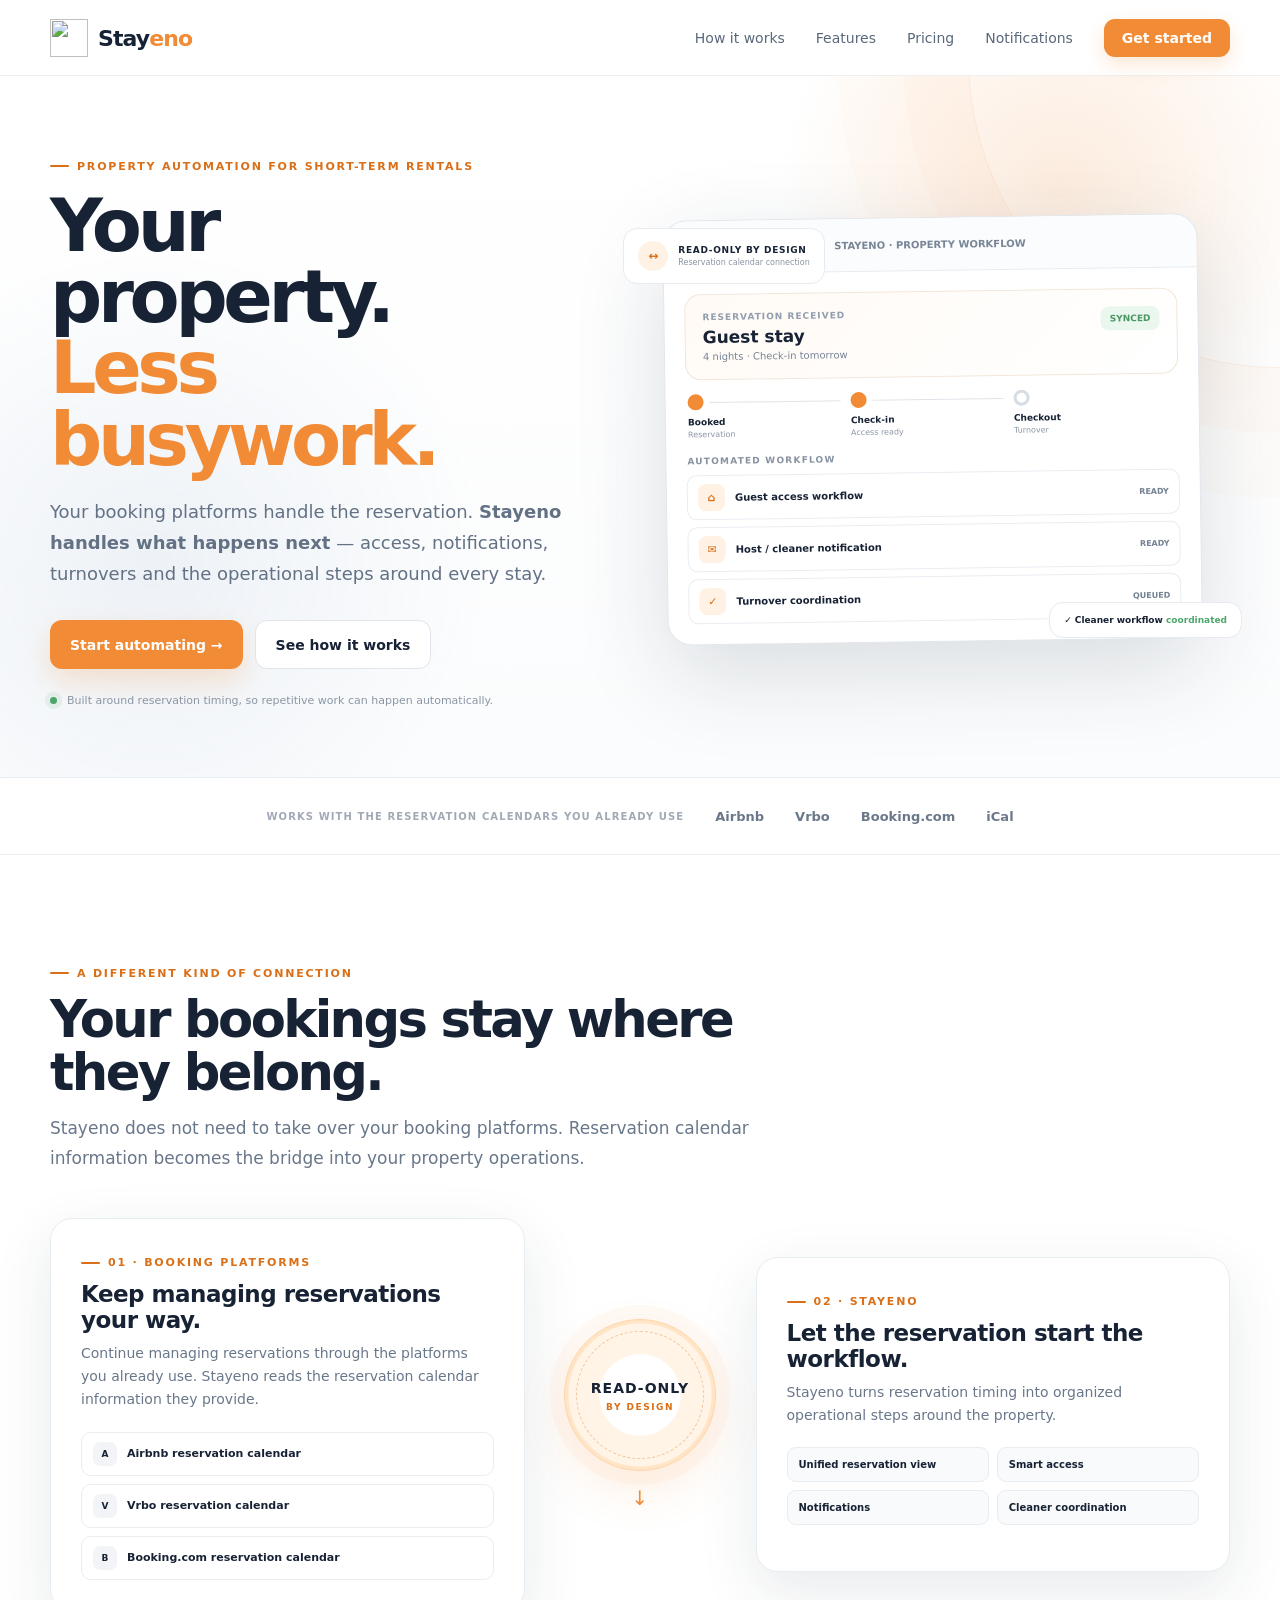
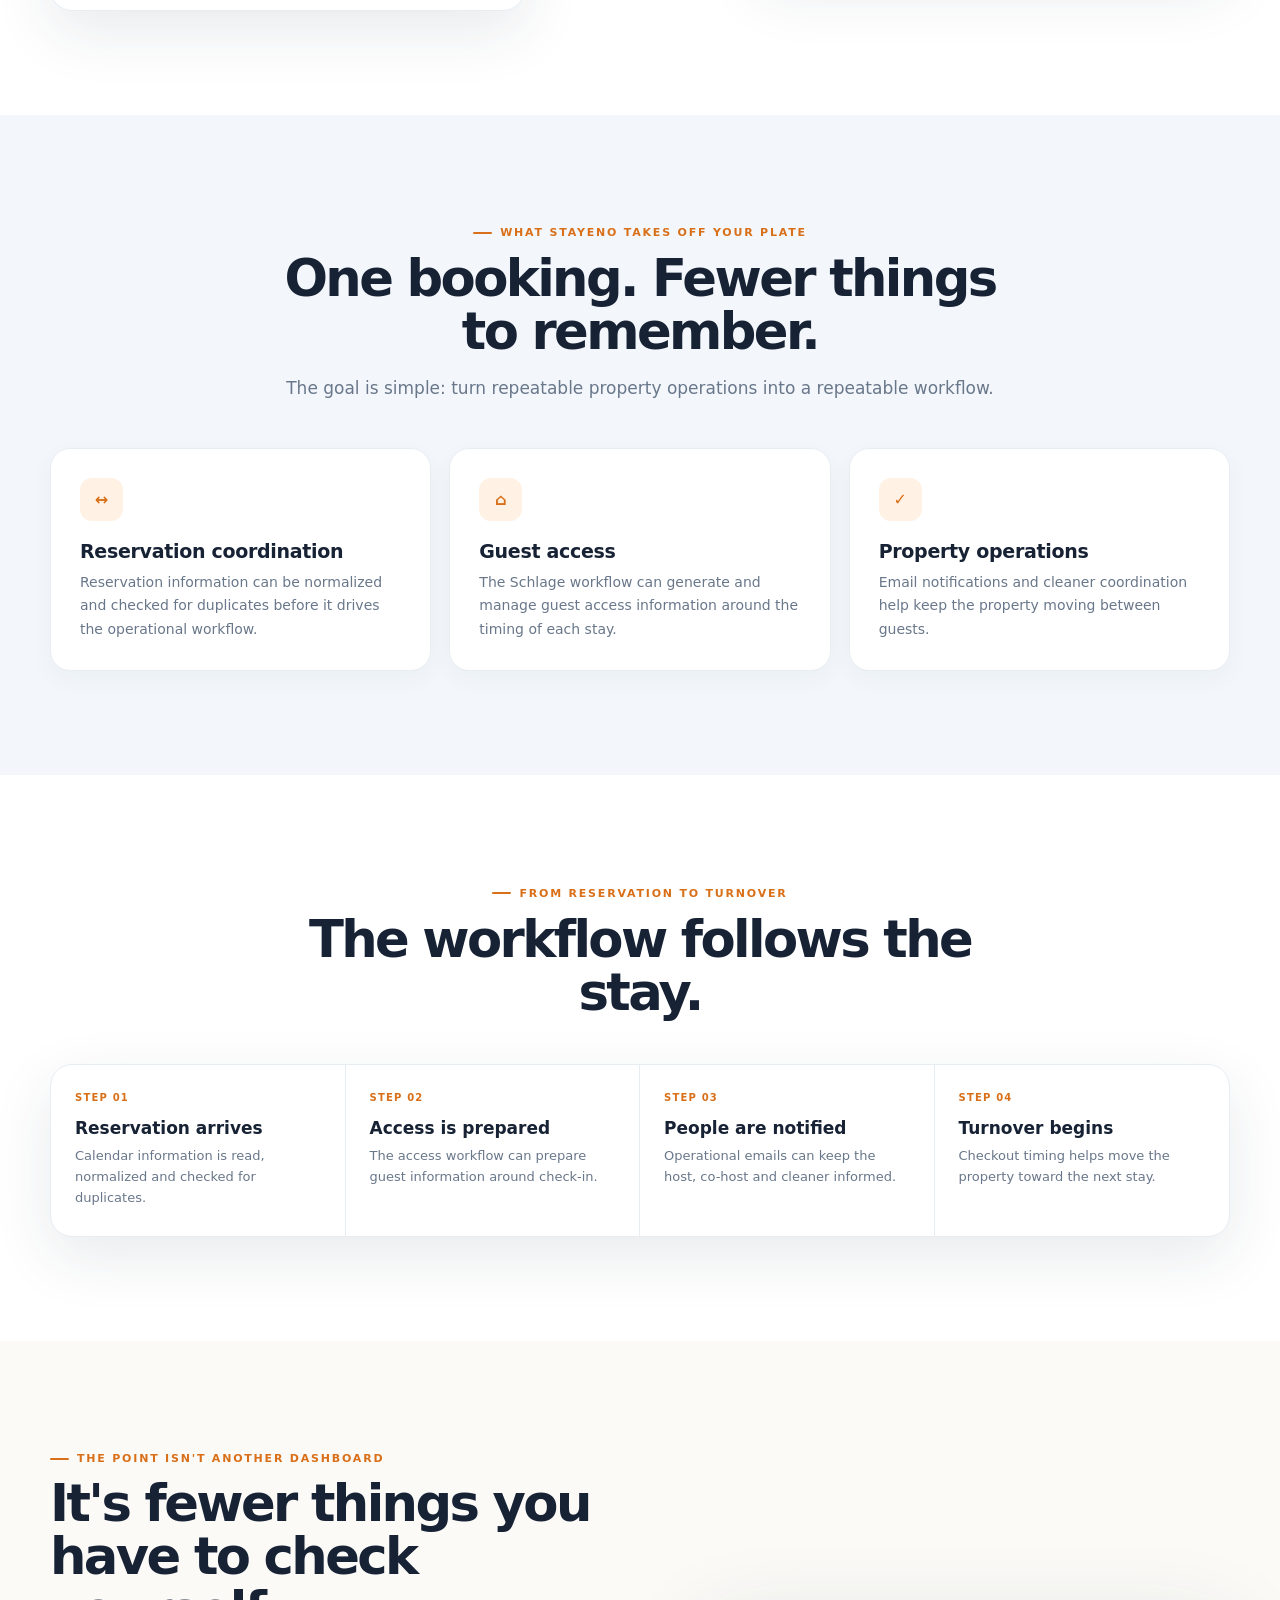
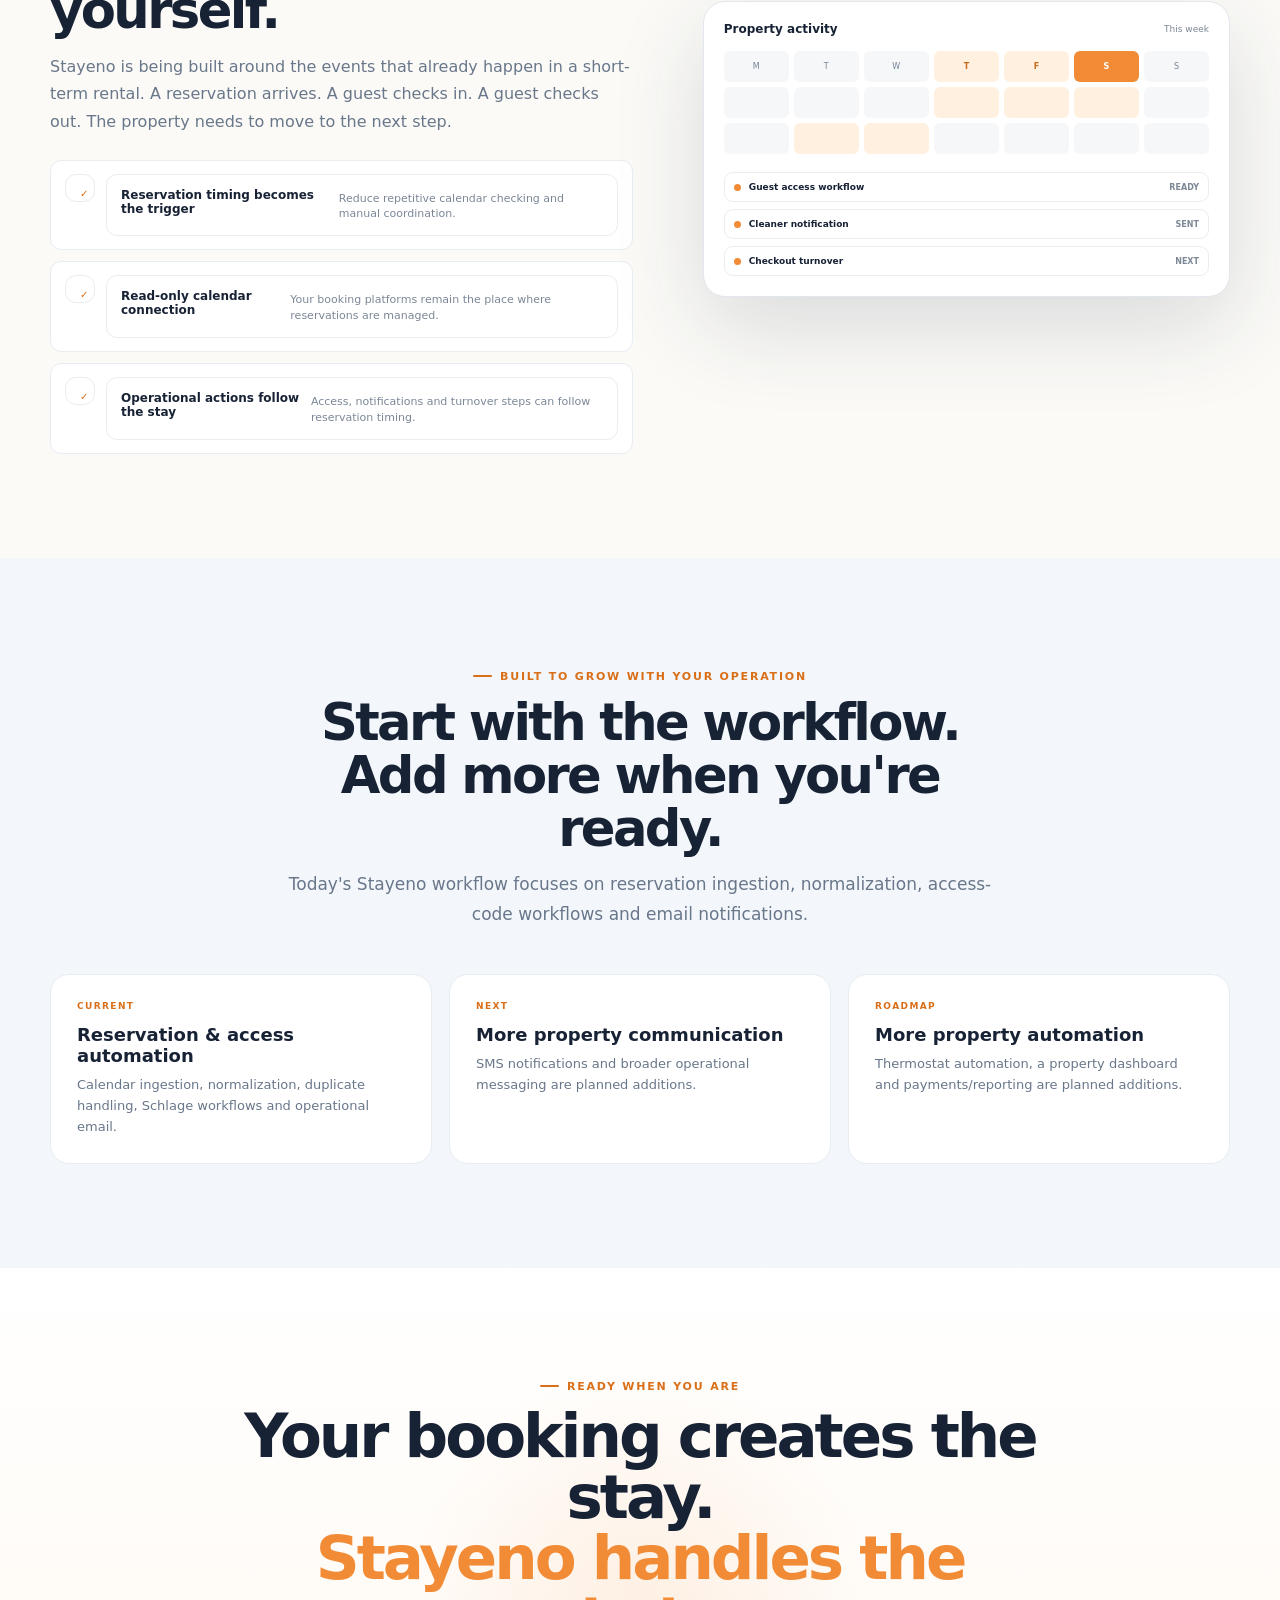
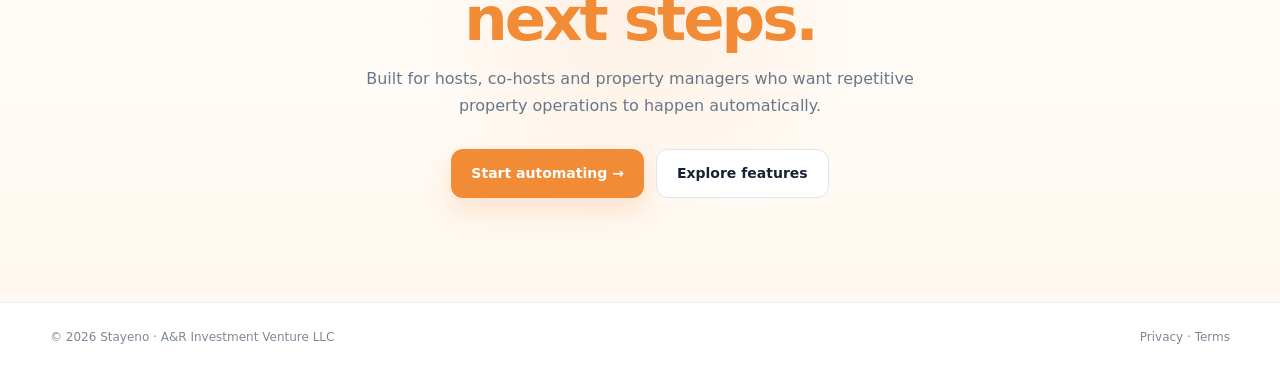
==== index.html @ 793cfe75 "Update print statement from 'Hello' to 'Goodbye'" ====
<!doctype html>
<html lang="en">
<head>
<meta charset="utf-8">
<meta name="viewport" content="width=device-width,initial-scale=1">
<title>Stayeno — Your property, beautifully automated</title>
<meta name="description" content="Stayeno turns reservation timing into a coordinated property workflow for short-term rental hosts and property managers.">
<link rel="icon" type="image/png" sizes="64x64" href="favicon.png?v=5">
<link rel="apple-touch-icon" href="favicon.png?v=5">

<style>
:root{
  --navy:#142033;
  --navy-2:#203047;
  --text:#172235;
  --muted:#69778a;
  --muted-2:#8c98a8;
  --line:#e8edf2;
  --cream:#fbfaf7;
  --blue-soft:#f3f7fb;
  --orange:#f28b35;
  --orange-dark:#d96f18;
  --orange-soft:#fff1e3;
  --green:#4da66a;
  --white:#fff;
  --shadow:0 20px 60px rgba(30,45,65,.10);
  --shadow-lg:0 30px 90px rgba(30,45,65,.15);
  --max:1180px;
}
*{box-sizing:border-box}
html{scroll-behavior:smooth}
body{
  margin:0;background:#fff;color:var(--text);
  font-family:Inter,ui-sans-serif,system-ui,-apple-system,BlinkMacSystemFont,"Segoe UI",sans-serif;
  -webkit-font-smoothing:antialiased;
}
a{text-decoration:none;color:inherit}
button{font:inherit}
.container{width:min(var(--max),calc(100% - 48px));margin:auto}

/* ---------- NAV ---------- */
.nav{
  height:76px;
  position:relative;
  z-index:100;
  background:rgba(255,255,255,.94);
  border-bottom:1px solid rgba(23,34,53,.07);
  backdrop-filter:blur(16px);
}
.navinner{height:76px;display:flex;align-items:center;justify-content:space-between}
.brand{display:flex;align-items:center;gap:10px}
.brand-icon{width:38px;height:38px;object-fit:contain}
.brand-wordmark{font-size:22px;font-weight:850;letter-spacing:-.9px}
.brand-wordmark span{color:var(--orange)}
.navlinks{display:flex;align-items:center;gap:31px;color:#59687b;font-size:14px}
.navlinks a:not(.navcta):hover{color:var(--text)}
.navcta{
  padding:11px 18px;border-radius:11px;background:var(--orange);
  color:#fff!important;font-weight:800;
  box-shadow:0 8px 20px rgba(242,139,53,.20);
  transition:.2s;
}
.navcta:hover{background:var(--orange-dark);transform:translateY(-1px)}
.mobile-menu-toggle{display:none}

/* ---------- HERO ---------- */
.hero{
  position:relative;
  overflow:hidden;
  background:
    radial-gradient(circle at 83% 16%,rgba(242,139,53,.16),transparent 23%),
    radial-gradient(circle at 12% 70%,rgba(86,130,177,.09),transparent 27%),
    linear-gradient(180deg,#fff 0%,#fbfcfd 100%);
  padding:76px 0 70px;
}
.hero:before{
  content:"";
  position:absolute;
  width:620px;height:620px;
  right:-310px;top:-330px;
  border-radius:50%;
  border:1px solid rgba(242,139,53,.13);
  box-shadow:0 0 0 65px rgba(242,139,53,.025),0 0 0 130px rgba(242,139,53,.018);
}
.hero-grid{
  position:relative;
  display:grid;
  grid-template-columns:.94fr 1.06fr;
  align-items:center;
  gap:58px;
}
.eyebrow{
  display:inline-flex;align-items:center;gap:8px;
  color:var(--orange-dark);
  font-size:11px;font-weight:850;
  text-transform:uppercase;letter-spacing:1.8px;
}
.eyebrow:before{content:"";width:19px;height:2px;background:currentColor;border-radius:2px}
.hero h1{
  margin:17px 0 22px;
  max-width:610px;
  font-size:clamp(48px,5.7vw,77px);
  line-height:.98;
  letter-spacing:-4.3px;
  font-weight:820;
}
.hero h1 .accent{color:var(--orange)}
.hero-lead{
  max-width:585px;margin:0;
  color:#637185;
  font-size:18px;line-height:1.72;
}
.actions{display:flex;gap:12px;flex-wrap:wrap;margin-top:30px}
.btn{
  min-height:49px;padding:0 20px;border-radius:12px;
  display:inline-flex;align-items:center;justify-content:center;
  font-size:14px;font-weight:800;transition:.2s ease;
}
.btn-primary{background:var(--orange);color:#fff;box-shadow:0 12px 28px rgba(242,139,53,.22)}
.btn-primary:hover{transform:translateY(-2px);background:var(--orange-dark)}
.btn-secondary{border:1px solid #dfe5eb;background:#fff;color:var(--text)}
.btn-secondary:hover{border-color:#cbd4df;transform:translateY(-1px)}
.hero-proof{
  margin-top:25px;display:flex;align-items:center;gap:10px;
  color:#8a96a5;font-size:11px;
}
.proof-dot{width:7px;height:7px;border-radius:50%;background:var(--green);box-shadow:0 0 0 5px rgba(77,166,106,.10)}

/* ---------- HERO PRODUCT ---------- */
.hero-product{position:relative;min-height:500px;display:flex;align-items:center;justify-content:center}
.product-window{
  width:min(535px,100%);
  border:1px solid #e2e7ed;
  border-radius:24px;
  background:#fff;
  box-shadow:var(--shadow-lg);
  overflow:hidden;
  transform:rotate(-.8deg);
}
.window-head{
  height:53px;padding:0 17px;
  display:flex;align-items:center;justify-content:space-between;
  border-bottom:1px solid var(--line);background:#fbfcfd;
}
.window-dots{display:flex;gap:5px}
.window-dots i{width:7px;height:7px;border-radius:50%;background:#d8dee5}
.window-title{font-size:10px;font-weight:800;color:#788596}
.window-body{padding:20px}
.product-summary{
  display:flex;justify-content:space-between;gap:15px;align-items:flex-start;
  padding:17px;border-radius:16px;
  background:linear-gradient(135deg,#fffaf5,#fff);
  border:1px solid #f2e6da;
}
.product-summary small{display:block;color:#929dad;font-size:9px;text-transform:uppercase;letter-spacing:1px;font-weight:800}
.product-summary strong{display:block;font-size:17px;margin-top:5px}
.product-summary span{display:block;color:#778496;font-size:10px;margin-top:4px}
.sync-badge{
  padding:7px 9px;border-radius:8px;
  background:#eaf7ee;color:#4c9664;
  font-size:9px;font-weight:850;
}
.product-section-title{
  margin:17px 1px 9px;
  color:#8893a2;font-size:9px;letter-spacing:1.2px;text-transform:uppercase;font-weight:850;
}
.workflow-line{display:grid;grid-template-columns:repeat(3,1fr);gap:0;margin:14px 2px 17px}
.wf-step{position:relative}
.wf-step:not(:last-child):after{
  content:"";position:absolute;top:8px;left:22px;right:10px;
  height:1px;background:#dfe4e9;
}
.wf-dot{
  position:relative;z-index:2;
  width:16px;height:16px;border-radius:50%;
  border:3px solid #d7dde4;background:#fff;
}
.wf-step.active .wf-dot{border-color:var(--orange);background:var(--orange)}
.wf-step strong{display:block;font-size:9px;margin-top:7px}
.wf-step span{display:block;font-size:8px;color:#8b96a5;margin-top:3px}
.action-list{display:grid;gap:7px}
.action-row{
  min-height:43px;display:flex;align-items:center;gap:10px;
  padding:8px 10px;border:1px solid var(--line);border-radius:10px;
}
.action-icon{
  width:27px;height:27px;border-radius:8px;
  display:grid;place-items:center;background:var(--orange-soft);
  color:var(--orange-dark);font-size:11px;font-weight:900;
}
.action-name{font-size:10px;font-weight:750;flex:1}
.action-state{font-size:8px;color:#738092;font-weight:850}
.float-card{
  position:absolute;background:#fff;border:1px solid #e7ebef;
  border-radius:14px;box-shadow:var(--shadow-sm);
  padding:12px 14px;z-index:3;
}
.float-read{left:-12px;top:48px;display:flex;gap:10px;align-items:center}
.float-icon{
  width:30px;height:30px;border-radius:50%;display:grid;place-items:center;
  background:var(--orange-soft);color:var(--orange-dark);font-size:12px;font-weight:900;
}
.float-card strong{display:block;font-size:9px;letter-spacing:.7px}
.float-card span{display:block;font-size:8px;color:#8994a2;margin-top:3px}
.float-clean{right:-12px;bottom:42px;font-size:9px;font-weight:800}
.float-clean b{color:var(--green)}

/* ---------- TRUST ---------- */
.trust{border-top:1px solid var(--line);border-bottom:1px solid var(--line);background:#fff}
.trust-row{min-height:76px;display:flex;align-items:center;justify-content:center;gap:31px;flex-wrap:wrap}
.trust-label{font-size:10px;text-transform:uppercase;letter-spacing:1.1px;font-weight:850;color:#a0a9b5}
.ota{font-size:13px;font-weight:800;color:#6b7889}

/* ---------- GENERAL ---------- */
.section{padding:104px 0}
.section.soft{background:var(--blue-soft)}
.section.cream{background:var(--cream)}
.section-head{max-width:730px;margin-bottom:45px}
.section-head.center{margin-left:auto;margin-right:auto;text-align:center}
.section h2{
  margin:13px 0 15px;
  font-size:clamp(36px,4vw,53px);
  line-height:1.04;letter-spacing:-2.6px;
}
.section-head p{margin:0;color:var(--muted);font-size:17px;line-height:1.72}

/* ---------- READ-ONLY BRIDGE ---------- */
.bridge{
  display:grid;grid-template-columns:1fr 175px 1fr;
  gap:28px;align-items:center;
}
.source,.destination{
  min-height:315px;padding:30px;
  border:1px solid var(--line);border-radius:22px;
  background:#fff;box-shadow:var(--shadow);
}
.source h3,.destination h3{margin:12px 0 9px;font-size:23px;letter-spacing:-.5px}
.source>p,.destination>p{margin:0;color:var(--muted);font-size:14px;line-height:1.65}
.source-list{display:grid;gap:8px;margin-top:20px}
.source-item{
  display:flex;align-items:center;gap:10px;
  border:1px solid var(--line);border-radius:10px;
  padding:9px 11px;font-size:11px;font-weight:750;
}
.source-icon{
  width:24px;height:24px;border-radius:7px;
  background:#f2f4f7;display:grid;place-items:center;font-size:9px;
}
.bridge-center{text-align:center}
.orb{
  position:relative;width:152px;height:152px;margin:auto;
  border-radius:50%;display:grid;place-items:center;
  background:radial-gradient(circle,#fff 0 38%,#fff4e6 39% 67%,#ffe4c6 68% 100%);
  border:1px solid #ffd4a7;
  box-shadow:0 0 0 14px rgba(242,139,53,.045),0 20px 48px rgba(242,139,53,.14);
}
.orb:after{
  content:"";position:absolute;inset:11px;border-radius:50%;
  border:1px dashed rgba(217,111,24,.35);
  animation:spin 18s linear infinite;
}
@keyframes spin{to{transform:rotate(360deg)}}
.orb strong{font-size:14px;letter-spacing:1px}
.orb span{display:block;margin-top:5px;color:var(--orange-dark);font-size:9px;letter-spacing:1.5px;font-weight:850}
.bridge-arrow{margin-top:15px;color:var(--orange);font-size:20px}
.dest-grid{display:grid;grid-template-columns:1fr 1fr;gap:8px;margin-top:20px}
.dest{
  padding:11px;border-radius:9px;
  background:#f8fafb;border:1px solid var(--line);
  font-size:10px;font-weight:750;
}

/* ---------- VALUE CARDS ---------- */
.cards{display:grid;grid-template-columns:repeat(3,1fr);gap:18px}
.card{
  padding:29px;border:1px solid var(--line);border-radius:20px;
  background:#fff;box-shadow:0 8px 25px rgba(25,42,61,.04);
}
.card-icon{
  width:43px;height:43px;border-radius:12px;
  background:var(--orange-soft);color:var(--orange-dark);
  display:grid;place-items:center;font-size:16px;font-weight:900;
}
.card h3{font-size:19px;letter-spacing:-.3px;margin:19px 0 9px}
.card p{margin:0;color:var(--muted);font-size:14px;line-height:1.68}

/* ---------- PROCESS ---------- */
.process{
  display:grid;grid-template-columns:repeat(4,1fr);
  border:1px solid var(--line);border-radius:22px;overflow:hidden;background:#fff;
  box-shadow:var(--shadow);
}
.process-step{padding:27px 24px;position:relative}
.process-step:not(:last-child){border-right:1px solid var(--line)}
.process-number{
  color:var(--orange-dark);font-size:10px;font-weight:900;letter-spacing:1.2px
}
.process h3{font-size:17px;margin:15px 0 8px}
.process p{margin:0;color:var(--muted);font-size:13px;line-height:1.6}

/* ---------- LIGHT FEATURE ---------- */
.feature-grid{
  display:grid;grid-template-columns:1.05fr .95fr;gap:70px;align-items:center;
}
.feature-copy h2{margin-top:12px}
.feature-copy p{color:var(--muted);font-size:16px;line-height:1.72}
.feature-list{display:grid;gap:11px;margin-top:24px}
.feature-list div{
  display:flex;gap:11px;align-items:flex-start;
  padding:13px 14px;border:1px solid var(--line);border-radius:11px;background:#fff;
}
.tick{
  flex:none;width:22px;height:22px;border-radius:50%;
  display:grid;place-items:center;background:#fff0e1;color:var(--orange-dark);font-size:10px;font-weight:900;
}
.feature-list strong{font-size:12px}
.feature-list span{display:block;color:#7b8796;font-size:11px;margin-top:3px;line-height:1.45}
.mini-dashboard{
  border:1px solid #e1e7ed;border-radius:22px;background:#fff;box-shadow:var(--shadow-lg);padding:20px;
}
.mini-head{display:flex;justify-content:space-between;align-items:center;margin-bottom:15px}
.mini-head strong{font-size:12px}.mini-head span{font-size:9px;color:#7b8796}
.mini-calendar{
  display:grid;grid-template-columns:repeat(7,1fr);gap:5px;margin-bottom:18px;
}
.mini-calendar div{
  height:31px;border-radius:6px;background:#f5f7f9;display:grid;place-items:center;font-size:8px;color:#778394;
}
.mini-calendar .booked{background:#fff0df;color:#c76c1c;font-weight:800}
.mini-calendar .today{background:var(--orange);color:#fff;font-weight:800}
.mini-events{display:grid;gap:7px}
.mini-event{display:flex;align-items:center;gap:8px;padding:9px;border:1px solid var(--line);border-radius:9px}
.mini-event i{width:7px;height:7px;border-radius:50%;background:var(--orange)}
.mini-event span{font-size:9px;font-weight:750;flex:1}
.mini-event b{font-size:8px;color:#7d8896}

/* ---------- ROADMAP ---------- */
.roadmap{display:grid;grid-template-columns:repeat(3,1fr);gap:17px}
.roadmap-card{
  padding:26px;border-radius:19px;border:1px solid var(--line);background:#fff;
}
.roadmap-label{font-size:9px;letter-spacing:1.4px;font-weight:900;color:var(--orange-dark)}
.roadmap-card h3{margin:13px 0 8px;font-size:18px}
.roadmap-card p{margin:0;color:var(--muted);font-size:13px;line-height:1.62}

/* ---------- CTA ---------- */
.cta{
  position:relative;overflow:hidden;
  padding:104px 0;text-align:center;
  background:linear-gradient(180deg,#fff 0%,#fff8f0 100%);
}
.cta:before{
  content:"";position:absolute;width:500px;height:500px;border-radius:50%;
  left:50%;top:50%;transform:translate(-50%,-48%);
  background:radial-gradient(circle,rgba(242,139,53,.10),transparent 65%);
}
.cta .container{position:relative}
.cta h2{margin:12px auto 16px;max-width:800px;font-size:clamp(39px,5vw,61px);line-height:1;letter-spacing:-3px}
.cta p{max-width:620px;margin:auto;color:var(--muted);line-height:1.7}
.cta .actions{justify-content:center}

/* ---------- FOOTER ---------- */
.footer{padding:27px 0;border-top:1px solid var(--line);color:#7e8997;font-size:12px}
.footerrow{display:flex;justify-content:space-between;gap:20px}
.footer a:hover{color:var(--text)}

/* ---------- RESPONSIVE ---------- */
@media(max-width:1000px){
  .hero-grid{grid-template-columns:1fr;gap:40px}
  .hero-product{min-height:430px}
  .bridge{grid-template-columns:1fr}
  .bridge-center{order:2}.destination{order:3}
  .orb{width:145px;height:145px}
  .cards{grid-template-columns:1fr}
  .process{grid-template-columns:1fr 1fr}
  .process-step:nth-child(2){border-right:0}
  .process-step:nth-child(-n+2){border-bottom:1px solid var(--line)}
  .feature-grid{grid-template-columns:1fr;gap:40px}
  .roadmap{grid-template-columns:1fr}
}
@media(max-width:800px){
  .container{width:min(var(--max),calc(100% - 32px))}
  .navlinks{display:none}
  .mobile-menu-toggle{
    display:flex;width:42px;height:42px;border:1px solid var(--line);
    border-radius:10px;background:#fff;flex-direction:column;gap:4px;
    justify-content:center;align-items:center;
  }
  .mobile-menu-toggle span{width:17px;height:2px;background:var(--text);border-radius:2px}
  .mobile-menu{
    position:absolute;top:76px;left:0;right:0;
    background:#fff;border-bottom:1px solid var(--line);box-shadow:var(--shadow);
  }
  .mobile-menu-inner{display:grid;padding:10px 0 18px}
  .mobile-menu-inner>a:not(.mobile-cta){padding:13px 4px;color:#59687b;font-size:14px}
  .mobile-cta{margin-top:6px}
  .hero{padding:62px 0 55px}
  .hero h1{letter-spacing:-2.8px}
  .hero-lead{font-size:17px}
  .hero-product{min-height:390px}
  .float-card{display:none}
  .trust-row{padding:17px 0;gap:14px}
  .trust-label{width:100%;text-align:center}
  .section{padding:76px 0}
  .section h2{letter-spacing:-1.8px}
  .process{grid-template-columns:1fr}
  .process-step{border-right:0!important;border-bottom:1px solid var(--line)!important}
  .process-step:last-child{border-bottom:0!important}
  .footerrow{flex-direction:column}
}
@media(max-width:520px){
  .hero h1{font-size:46px}
  .hero-product{min-height:330px}
  .product-window{transform:none}
  .product-summary{padding:13px}
  .window-body{padding:14px}
  .source,.destination{padding:23px}
  .dest-grid{grid-template-columns:1fr}
  .cta h2{letter-spacing:-2px}
}
</style>
</head>

<body>

<nav class="nav" aria-label="Primary navigation">
  <div class="container navinner">
    <a class="brand" href="index.html" aria-label="Stayeno home">
      <img class="brand-icon" src="assets/smart-hosting-icon.png" alt="" width="38" height="38">
      <span class="brand-wordmark">Stay<span>eno</span></span>
    </a>

    <div class="navlinks">
      <a href="how-it-works.html">How it works</a>
      <a href="features.html">Features</a>
      <a href="pricing.html">Pricing</a>
      <a href="sms.html">Notifications</a>
      <a class="navcta" href="signup.html">Get started</a>
    </div>

    <button class="mobile-menu-toggle" type="button" aria-expanded="false"
            aria-controls="mobile-menu" aria-label="Open menu">
      <span></span><span></span><span></span>
    </button>
  </div>

  <div class="mobile-menu" id="mobile-menu" hidden>
    <div class="container mobile-menu-inner">
      <a href="how-it-works.html">How it works</a>
      <a href="features.html">Features</a>
      <a href="pricing.html">Pricing</a>
      <a href="sms.html">Notifications</a>
      <a class="navcta mobile-cta" href="signup.html">Get started</a>
    </div>
  </div>
</nav>

<!-- HERO -->
<header class="hero">
  <div class="container hero-grid">

    <div>
      <div class="eyebrow">Property automation for short-term rentals</div>

      <h1>Your property.<br><span class="accent">Less busywork.</span></h1>

      <p class="hero-lead">
        Your booking platforms handle the reservation.
        <strong>Stayeno handles what happens next</strong> — access,
        notifications, turnovers and the operational steps around every stay.
      </p>

      <div class="actions">
        <a class="btn btn-primary" href="signup.html">Start automating →</a>
        <a class="btn btn-secondary" href="how-it-works.html">See how it works</a>
      </div>

      <div class="hero-proof">
        <span class="proof-dot"></span>
        <span>Built around reservation timing, so repetitive work can happen automatically.</span>
      </div>
    </div>

    <div class="hero-product">

      <div class="float-card float-read">
        <div class="float-icon">↔</div>
        <div>
          <strong>READ-ONLY BY DESIGN</strong>
          <span>Reservation calendar connection</span>
        </div>
      </div>

      <div class="product-window">
        <div class="window-head">
          <div class="window-dots"><i></i><i></i><i></i></div>
          <div class="window-title">STAYENO · PROPERTY WORKFLOW</div>
          <div style="width:31px"></div>
        </div>

        <div class="window-body">
          <div class="product-summary">
            <div>
              <small>Reservation received</small>
              <strong>Guest stay</strong>
              <span>4 nights · Check-in tomorrow</span>
            </div>
            <div class="sync-badge">SYNCED</div>
          </div>

          <div class="workflow-line">
            <div class="wf-step active">
              <div class="wf-dot"></div>
              <strong>Booked</strong>
              <span>Reservation</span>
            </div>
            <div class="wf-step active">
              <div class="wf-dot"></div>
              <strong>Check-in</strong>
              <span>Access ready</span>
            </div>
            <div class="wf-step">
              <div class="wf-dot"></div>
              <strong>Checkout</strong>
              <span>Turnover</span>
            </div>
          </div>

          <div class="product-section-title">Automated workflow</div>

          <div class="action-list">
            <div class="action-row">
              <div class="action-icon">⌂</div>
              <div class="action-name">Guest access workflow</div>
              <div class="action-state">READY</div>
            </div>
            <div class="action-row">
              <div class="action-icon">✉</div>
              <div class="action-name">Host / cleaner notification</div>
              <div class="action-state">READY</div>
            </div>
            <div class="action-row">
              <div class="action-icon">✓</div>
              <div class="action-name">Turnover coordination</div>
              <div class="action-state">QUEUED</div>
            </div>
          </div>
        </div>
      </div>

      <div class="float-card float-clean">
        ✓ Cleaner workflow <b>coordinated</b>
      </div>
    </div>

  </div>
</header>

<div class="trust">
  <div class="container trust-row">
    <span class="trust-label">Works with the reservation calendars you already use</span>
    <span class="ota">Airbnb</span>
    <span class="ota">Vrbo</span>
    <span class="ota">Booking.com</span>
    <span class="ota">iCal</span>
  </div>
</div>

<!-- READ ONLY STORY -->
<section class="section">
  <div class="container">
    <div class="section-head">
      <div class="eyebrow">A different kind of connection</div>
      <h2>Your bookings stay where they belong.</h2>
      <p>
        Stayeno does not need to take over your booking platforms.
        Reservation calendar information becomes the bridge into your
        property operations.
      </p>
    </div>

    <div class="bridge">

      <div class="source">
        <div class="eyebrow">01 · Booking platforms</div>
        <h3>Keep managing reservations your way.</h3>
        <p>
          Continue managing reservations through the platforms you already
          use. Stayeno reads the reservation calendar information they provide.
        </p>

        <div class="source-list">
          <div class="source-item"><span class="source-icon">A</span> Airbnb reservation calendar</div>
          <div class="source-item"><span class="source-icon">V</span> Vrbo reservation calendar</div>
          <div class="source-item"><span class="source-icon">B</span> Booking.com reservation calendar</div>
        </div>
      </div>

      <div class="bridge-center">
        <div class="orb">
          <div>
            <strong>READ-ONLY</strong>
            <span>BY DESIGN</span>
          </div>
        </div>
        <div class="bridge-arrow">↓</div>
      </div>

      <div class="destination">
        <div class="eyebrow">02 · Stayeno</div>
        <h3>Let the reservation start the workflow.</h3>
        <p>
          Stayeno turns reservation timing into organized operational steps
          around the property.
        </p>

        <div class="dest-grid">
          <div class="dest">Unified reservation view</div>
          <div class="dest">Smart access</div>
          <div class="dest">Notifications</div>
          <div class="dest">Cleaner coordination</div>
        </div>
      </div>

    </div>
  </div>
</section>

<!-- BENEFITS -->
<section class="section soft">
  <div class="container">

    <div class="section-head center">
      <div class="eyebrow">What Stayeno takes off your plate</div>
      <h2>One booking. Fewer things to remember.</h2>
      <p>
        The goal is simple: turn repeatable property operations into a
        repeatable workflow.
      </p>
    </div>

    <div class="cards">
      <div class="card">
        <div class="card-icon">↔</div>
        <h3>Reservation coordination</h3>
        <p>
          Reservation information can be normalized and checked for
          duplicates before it drives the operational workflow.
        </p>
      </div>

      <div class="card">
        <div class="card-icon">⌂</div>
        <h3>Guest access</h3>
        <p>
          The Schlage workflow can generate and manage guest access
          information around the timing of each stay.
        </p>
      </div>

      <div class="card">
        <div class="card-icon">✓</div>
        <h3>Property operations</h3>
        <p>
          Email notifications and cleaner coordination help keep the
          property moving between guests.
        </p>
      </div>
    </div>

  </div>
</section>

<!-- PROCESS -->
<section class="section">
  <div class="container">

    <div class="section-head center">
      <div class="eyebrow">From reservation to turnover</div>
      <h2>The workflow follows the stay.</h2>
    </div>

    <div class="process">
      <div class="process-step">
        <div class="process-number">STEP 01</div>
        <h3>Reservation arrives</h3>
        <p>Calendar information is read, normalized and checked for duplicates.</p>
      </div>

      <div class="process-step">
        <div class="process-number">STEP 02</div>
        <h3>Access is prepared</h3>
        <p>The access workflow can prepare guest information around check-in.</p>
      </div>

      <div class="process-step">
        <div class="process-number">STEP 03</div>
        <h3>People are notified</h3>
        <p>Operational emails can keep the host, co-host and cleaner informed.</p>
      </div>

      <div class="process-step">
        <div class="process-number">STEP 04</div>
        <h3>Turnover begins</h3>
        <p>Checkout timing helps move the property toward the next stay.</p>
      </div>
    </div>

  </div>
</section>

<!-- OPERATIONAL CONTROL -->
<section class="section cream">
  <div class="container feature-grid">

    <div class="feature-copy">
      <div class="eyebrow">The point isn't another dashboard</div>
      <h2>It's fewer things you have to check yourself.</h2>
      <p>
        Stayeno is being built around the events that already happen in a
        short-term rental. A reservation arrives. A guest checks in.
        A guest checks out. The property needs to move to the next step.
      </p>

      <div class="feature-list">
        <div>
          <div class="tick">✓</div>
          <div><strong>Reservation timing becomes the trigger</strong><span>Reduce repetitive calendar checking and manual coordination.</span></div>
        </div>
        <div>
          <div class="tick">✓</div>
          <div><strong>Read-only calendar connection</strong><span>Your booking platforms remain the place where reservations are managed.</span></div>
        </div>
        <div>
          <div class="tick">✓</div>
          <div><strong>Operational actions follow the stay</strong><span>Access, notifications and turnover steps can follow reservation timing.</span></div>
        </div>
      </div>
    </div>

    <div class="mini-dashboard">
      <div class="mini-head">
        <strong>Property activity</strong>
        <span>This week</span>
      </div>

      <div class="mini-calendar">
        <div>M</div><div>T</div><div>W</div><div class="booked">T</div><div class="booked">F</div><div class="today">S</div><div>S</div>
        <div></div><div></div><div></div><div class="booked"></div><div class="booked"></div><div class="booked"></div><div></div>
        <div></div><div class="booked"></div><div class="booked"></div><div></div><div></div><div></div><div></div>
      </div>

      <div class="mini-events">
        <div class="mini-event"><i></i><span>Guest access workflow</span><b>READY</b></div>
        <div class="mini-event"><i></i><span>Cleaner notification</span><b>SENT</b></div>
        <div class="mini-event"><i></i><span>Checkout turnover</span><b>NEXT</b></div>
      </div>
    </div>

  </div>
</section>

<!-- ROADMAP -->
<section class="section soft">
  <div class="container">

    <div class="section-head center">
      <div class="eyebrow">Built to grow with your operation</div>
      <h2>Start with the workflow. Add more when you're ready.</h2>
      <p>
        Today's Stayeno workflow focuses on reservation ingestion,
        normalization, access-code workflows and email notifications.
      </p>
    </div>

    <div class="roadmap">
      <div class="roadmap-card">
        <div class="roadmap-label">CURRENT</div>
        <h3>Reservation & access automation</h3>
        <p>Calendar ingestion, normalization, duplicate handling, Schlage workflows and operational email.</p>
      </div>

      <div class="roadmap-card">
        <div class="roadmap-label">NEXT</div>
        <h3>More property communication</h3>
        <p>SMS notifications and broader operational messaging are planned additions.</p>
      </div>

      <div class="roadmap-card">
        <div class="roadmap-label">ROADMAP</div>
        <h3>More property automation</h3>
        <p>Thermostat automation, a property dashboard and payments/reporting are planned additions.</p>
      </div>
    </div>

  </div>
</section>

<!-- CTA -->
<section class="cta">
  <div class="container">
    <div class="eyebrow">Ready when you are</div>
    <h2>Your booking creates the stay.<br><span style="color:var(--orange)">Stayeno handles the next steps.</span></h2>
    <p>
      Built for hosts, co-hosts and property managers who want repetitive
      property operations to happen automatically.
    </p>

    <div class="actions">
      <a class="btn btn-primary" href="signup.html">Start automating →</a>
      <a class="btn btn-secondary" href="features.html">Explore features</a>
    </div>
  </div>
</section>

<footer class="footer">
  <div class="container footerrow">
    <span>© 2026 Stayeno · A&R Investment Venture LLC</span>
    <span><a href="privacy.html">Privacy</a> · <a href="terms.html">Terms</a></span>
  </div>
</footer>

<script>
(function(){
  const btn=document.querySelector('.mobile-menu-toggle');
  const menu=document.getElementById('mobile-menu');
  if(!btn||!menu)return;

  function closeMenu(){
    menu.hidden=true;
    btn.setAttribute('aria-expanded','false');
    btn.setAttribute('aria-label','Open menu');
  }

  btn.addEventListener('click',function(){
    const open=menu.hidden;
    menu.hidden=!open;
    btn.setAttribute('aria-expanded',String(open));
    btn.setAttribute('aria-label',open?'Close menu':'Open menu');
  });

  menu.querySelectorAll('a').forEach(a=>a.addEventListener('click',closeMenu));

  window.addEventListener('resize',function(){
    if(window.innerWidth>800)closeMenu();
  });
})();
</script>

</body>
</html>
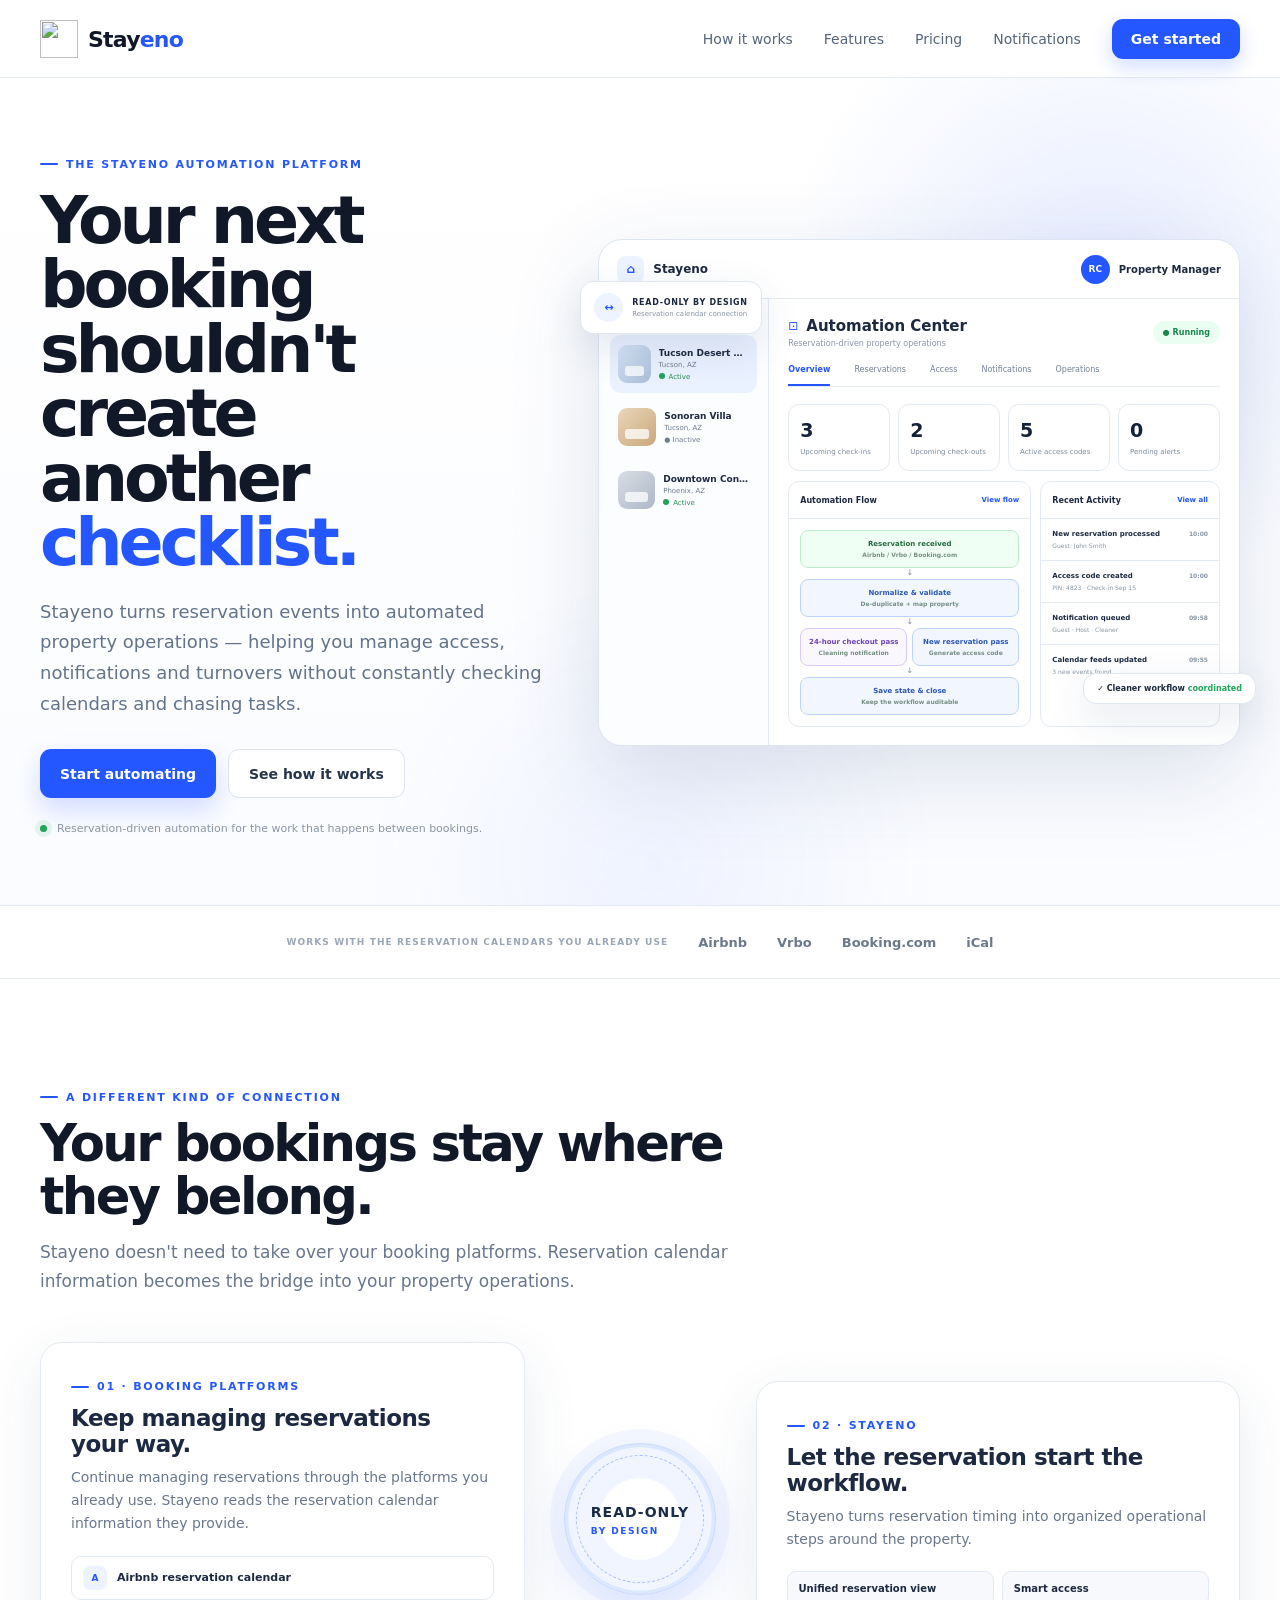
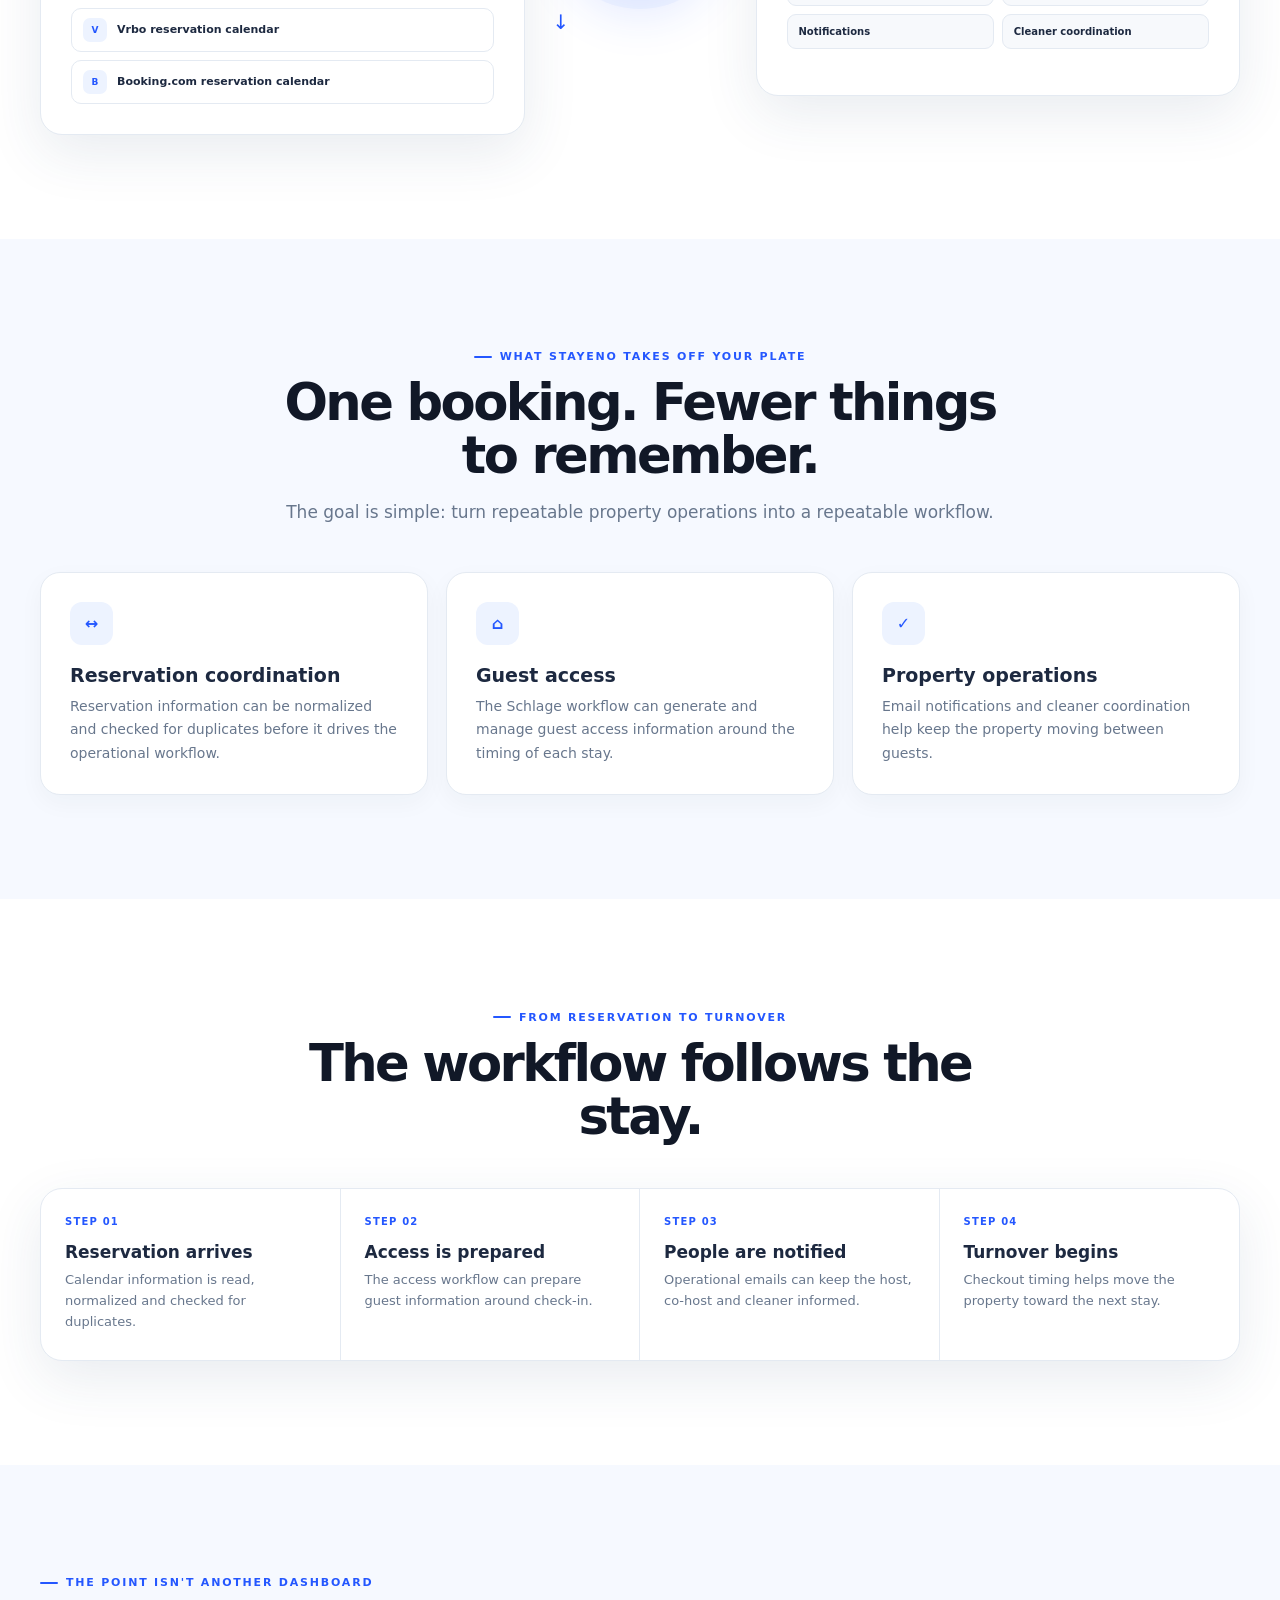
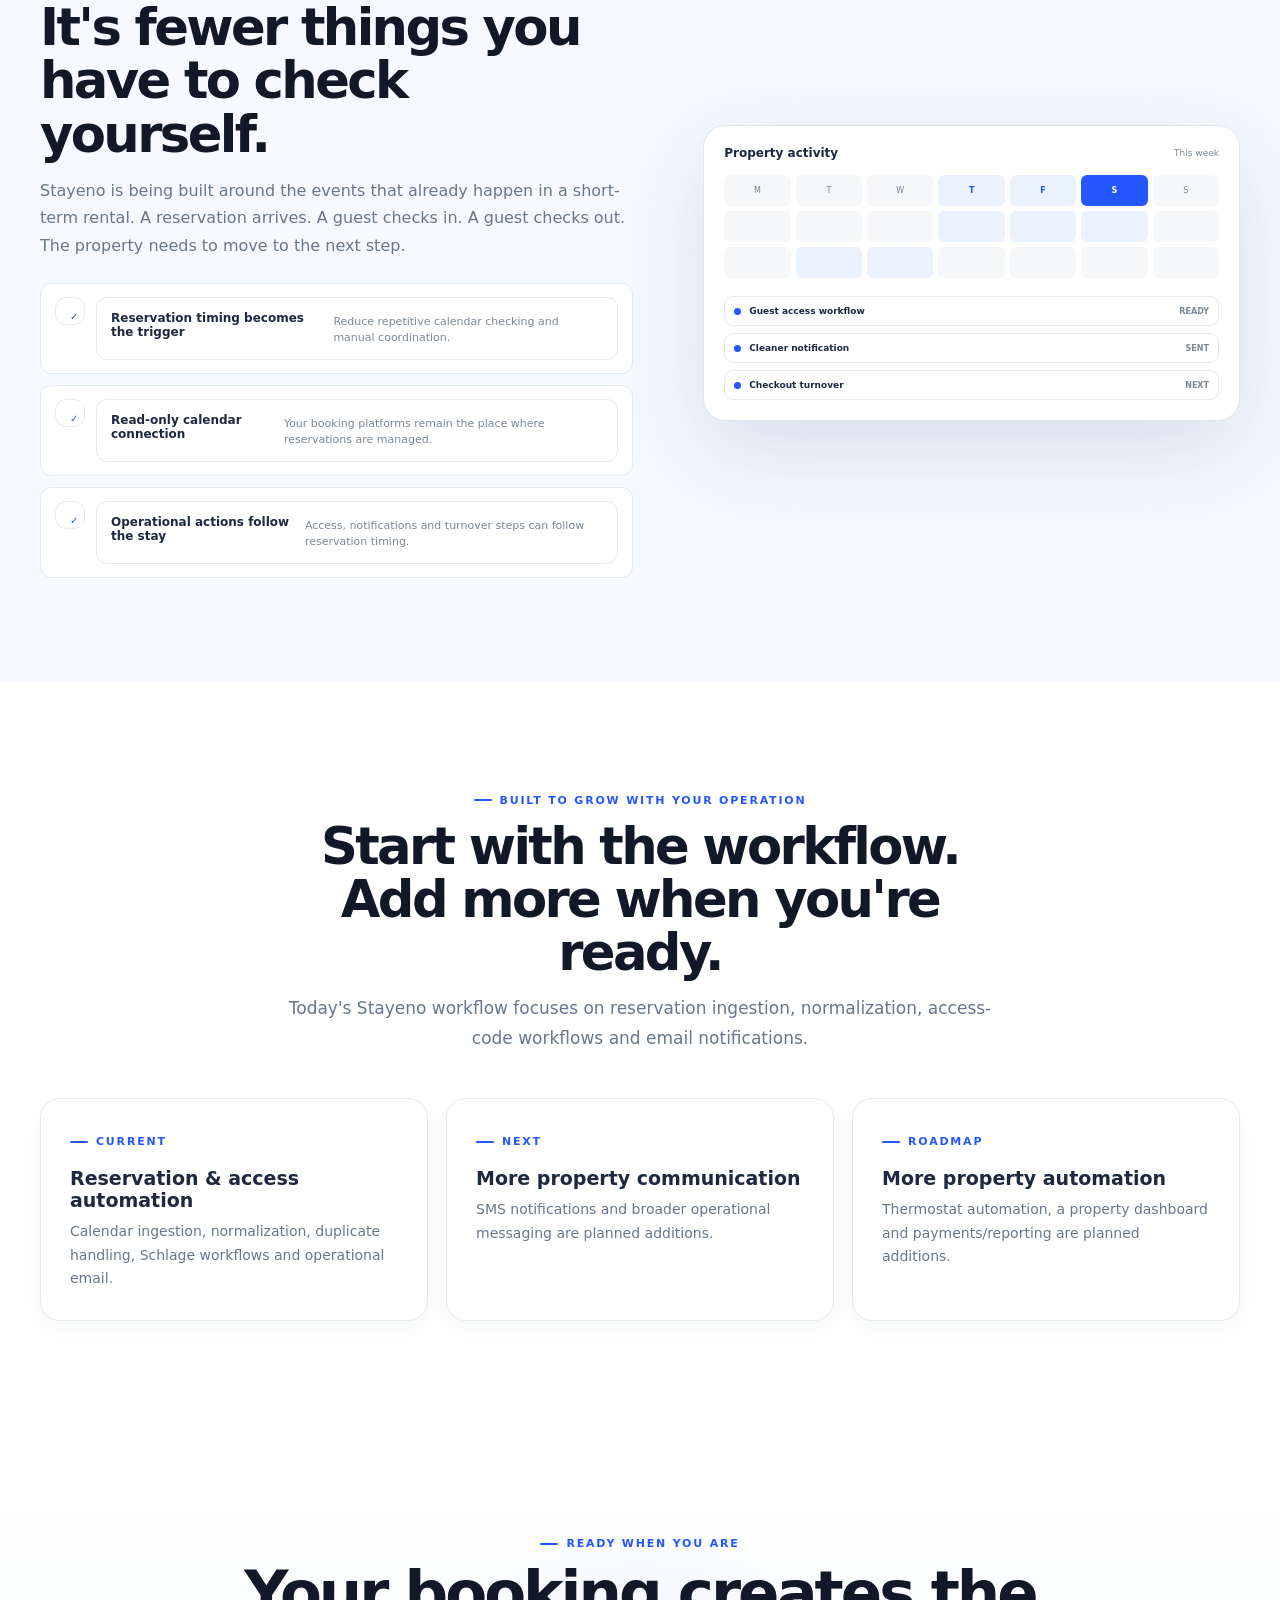
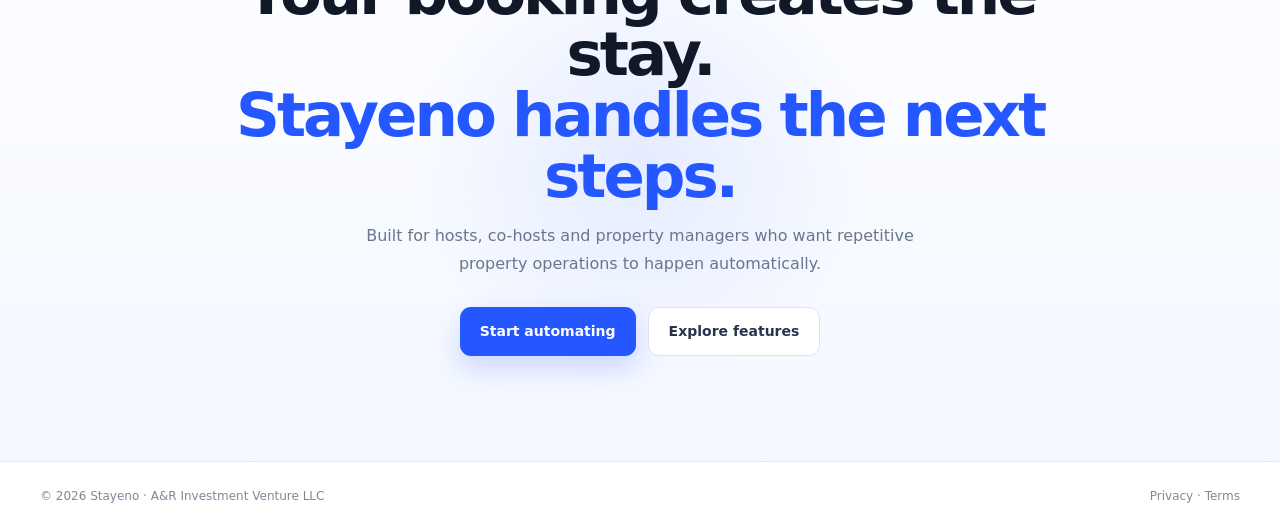
==== commit 7ba97d5a: "Update fmt.Println message from 'Hello' to 'Goodbye'" ====
--- a/index.html
+++ b/index.html
@@ -3,420 +3,273 @@
 <head>
 <meta charset="utf-8">
 <meta name="viewport" content="width=device-width,initial-scale=1">
-<title>Stayeno — Your property, beautifully automated</title>
-<meta name="description" content="Stayeno turns reservation timing into a coordinated property workflow for short-term rental hosts and property managers.">
+<title>Stayeno — Your property. Less busywork.</title>
+<meta name="description" content="Stayeno turns reservation events into automated property operations for short-term rentals.">
 <link rel="icon" type="image/png" sizes="64x64" href="favicon.png?v=5">
 <link rel="apple-touch-icon" href="favicon.png?v=5">
 
 <style>
 :root{
-  --navy:#142033;
-  --navy-2:#203047;
-  --text:#172235;
-  --muted:#69778a;
-  --muted-2:#8c98a8;
-  --line:#e8edf2;
-  --cream:#fbfaf7;
-  --blue-soft:#f3f7fb;
-  --orange:#f28b35;
-  --orange-dark:#d96f18;
-  --orange-soft:#fff1e3;
-  --green:#4da66a;
+  --blue:#2457ff;
+  --blue-dark:#1746df;
+  --blue-soft:#eff6ff;
+  --blue-pale:#f6f9ff;
+  --ink:#111827;
+  --text:#1d2940;
+  --muted:#68778d;
+  --line:#e4eaf2;
+  --green:#21a35a;
+  --green-soft:#eafff1;
+  --purple:#8b5cf6;
   --white:#fff;
-  --shadow:0 20px 60px rgba(30,45,65,.10);
-  --shadow-lg:0 30px 90px rgba(30,45,65,.15);
-  --max:1180px;
+  --shadow:0 18px 55px rgba(39,66,105,.10);
+  --shadow-lg:0 30px 90px rgba(38,69,120,.15);
+  --max:1200px;
 }
 *{box-sizing:border-box}
 html{scroll-behavior:smooth}
 body{
-  margin:0;background:#fff;color:var(--text);
+  margin:0;color:var(--text);background:#fff;
   font-family:Inter,ui-sans-serif,system-ui,-apple-system,BlinkMacSystemFont,"Segoe UI",sans-serif;
   -webkit-font-smoothing:antialiased;
 }
 a{text-decoration:none;color:inherit}
-button{font:inherit}
 .container{width:min(var(--max),calc(100% - 48px));margin:auto}
 
-/* ---------- NAV ---------- */
+/* NAV */
 .nav{
-  height:76px;
-  position:relative;
-  z-index:100;
-  background:rgba(255,255,255,.94);
-  border-bottom:1px solid rgba(23,34,53,.07);
-  backdrop-filter:blur(16px);
-}
-.navinner{height:76px;display:flex;align-items:center;justify-content:space-between}
+  height:78px;position:relative;z-index:100;
+  background:#fff;border-bottom:1px solid var(--line);
+}
+.navinner{height:78px;display:flex;align-items:center;justify-content:space-between}
 .brand{display:flex;align-items:center;gap:10px}
 .brand-icon{width:38px;height:38px;object-fit:contain}
-.brand-wordmark{font-size:22px;font-weight:850;letter-spacing:-.9px}
-.brand-wordmark span{color:var(--orange)}
-.navlinks{display:flex;align-items:center;gap:31px;color:#59687b;font-size:14px}
-.navlinks a:not(.navcta):hover{color:var(--text)}
+.brand-wordmark{font-size:22px;font-weight:850;letter-spacing:-.8px;color:#111827}
+.brand-wordmark span{color:var(--blue)}
+.navlinks{display:flex;align-items:center;gap:31px;color:#55657b;font-size:14px}
+.navlinks a:not(.navcta):hover{color:var(--blue)}
 .navcta{
-  padding:11px 18px;border-radius:11px;background:var(--orange);
+  padding:12px 19px;border-radius:11px;background:var(--blue);
   color:#fff!important;font-weight:800;
-  box-shadow:0 8px 20px rgba(242,139,53,.20);
+  box-shadow:0 8px 20px rgba(36,87,255,.20);
   transition:.2s;
 }
-.navcta:hover{background:var(--orange-dark);transform:translateY(-1px)}
+.navcta:hover{background:var(--blue-dark);transform:translateY(-1px)}
 .mobile-menu-toggle{display:none}
 
-/* ---------- HERO ---------- */
+/* HERO */
 .hero{
-  position:relative;
-  overflow:hidden;
+  position:relative;overflow:hidden;
+  padding:72px 0 70px;
   background:
-    radial-gradient(circle at 83% 16%,rgba(242,139,53,.16),transparent 23%),
-    radial-gradient(circle at 12% 70%,rgba(86,130,177,.09),transparent 27%),
-    linear-gradient(180deg,#fff 0%,#fbfcfd 100%);
-  padding:76px 0 70px;
-}
-.hero:before{
-  content:"";
-  position:absolute;
-  width:620px;height:620px;
-  right:-310px;top:-330px;
-  border-radius:50%;
-  border:1px solid rgba(242,139,53,.13);
-  box-shadow:0 0 0 65px rgba(242,139,53,.025),0 0 0 130px rgba(242,139,53,.018);
+    radial-gradient(circle at 86% 25%,rgba(36,87,255,.11),transparent 25%),
+    radial-gradient(circle at 51% 95%,rgba(36,87,255,.055),transparent 28%),
+    linear-gradient(180deg,#fff 0%,#fbfcff 100%);
 }
 .hero-grid{
-  position:relative;
-  display:grid;
-  grid-template-columns:.94fr 1.06fr;
-  align-items:center;
-  gap:58px;
+  position:relative;display:grid;
+  grid-template-columns:.88fr 1.12fr;
+  gap:54px;align-items:center;
 }
 .eyebrow{
   display:inline-flex;align-items:center;gap:8px;
-  color:var(--orange-dark);
-  font-size:11px;font-weight:850;
+  color:var(--blue);font-size:11px;font-weight:900;
   text-transform:uppercase;letter-spacing:1.8px;
 }
-.eyebrow:before{content:"";width:19px;height:2px;background:currentColor;border-radius:2px}
+.eyebrow:before{content:"";width:18px;height:2px;background:currentColor;border-radius:2px}
 .hero h1{
-  margin:17px 0 22px;
-  max-width:610px;
-  font-size:clamp(48px,5.7vw,77px);
-  line-height:.98;
-  letter-spacing:-4.3px;
-  font-weight:820;
-}
-.hero h1 .accent{color:var(--orange)}
+  margin:17px 0 22px;max-width:610px;
+  font-size:clamp(49px,5.2vw,77px);
+  line-height:.97;letter-spacing:-4.1px;font-weight:820;color:#111827;
+}
+.hero h1 .blue{color:var(--blue)}
 .hero-lead{
-  max-width:585px;margin:0;
-  color:#637185;
-  font-size:18px;line-height:1.72;
-}
+  max-width:580px;margin:0;color:#63738a;
+  font-size:18px;line-height:1.7;
+}
+.hero-lead strong{color:#26354d}
 .actions{display:flex;gap:12px;flex-wrap:wrap;margin-top:30px}
 .btn{
-  min-height:49px;padding:0 20px;border-radius:12px;
+  min-height:49px;padding:0 20px;border-radius:11px;
   display:inline-flex;align-items:center;justify-content:center;
   font-size:14px;font-weight:800;transition:.2s ease;
 }
-.btn-primary{background:var(--orange);color:#fff;box-shadow:0 12px 28px rgba(242,139,53,.22)}
-.btn-primary:hover{transform:translateY(-2px);background:var(--orange-dark)}
-.btn-secondary{border:1px solid #dfe5eb;background:#fff;color:var(--text)}
-.btn-secondary:hover{border-color:#cbd4df;transform:translateY(-1px)}
-.hero-proof{
-  margin-top:25px;display:flex;align-items:center;gap:10px;
-  color:#8a96a5;font-size:11px;
-}
-.proof-dot{width:7px;height:7px;border-radius:50%;background:var(--green);box-shadow:0 0 0 5px rgba(77,166,106,.10)}
-
-/* ---------- HERO PRODUCT ---------- */
+.btn-primary{background:var(--blue);color:#fff;box-shadow:0 12px 28px rgba(36,87,255,.20)}
+.btn-primary:hover{background:var(--blue-dark);transform:translateY(-2px)}
+.btn-secondary{background:#fff;border:1px solid #dce4ef;color:#26354d}
+.btn-secondary:hover{border-color:#bdc9da;transform:translateY(-1px)}
+.hero-proof{display:flex;align-items:center;gap:10px;margin-top:24px;color:#8995a6;font-size:11px}
+.proof-dot{width:7px;height:7px;border-radius:50%;background:var(--green);box-shadow:0 0 0 5px rgba(33,163,90,.10)}
+
+/* HERO DASHBOARD — intentionally follows the blue/white visual language */
 .hero-product{position:relative;min-height:500px;display:flex;align-items:center;justify-content:center}
-.product-window{
-  width:min(535px,100%);
-  border:1px solid #e2e7ed;
-  border-radius:24px;
-  background:#fff;
-  box-shadow:var(--shadow-lg);
-  overflow:hidden;
-  transform:rotate(-.8deg);
-}
-.window-head{
-  height:53px;padding:0 17px;
-  display:flex;align-items:center;justify-content:space-between;
-  border-bottom:1px solid var(--line);background:#fbfcfd;
-}
-.window-dots{display:flex;gap:5px}
-.window-dots i{width:7px;height:7px;border-radius:50%;background:#d8dee5}
-.window-title{font-size:10px;font-weight:800;color:#788596}
-.window-body{padding:20px}
-.product-summary{
-  display:flex;justify-content:space-between;gap:15px;align-items:flex-start;
-  padding:17px;border-radius:16px;
-  background:linear-gradient(135deg,#fffaf5,#fff);
-  border:1px solid #f2e6da;
-}
-.product-summary small{display:block;color:#929dad;font-size:9px;text-transform:uppercase;letter-spacing:1px;font-weight:800}
-.product-summary strong{display:block;font-size:17px;margin-top:5px}
-.product-summary span{display:block;color:#778496;font-size:10px;margin-top:4px}
-.sync-badge{
-  padding:7px 9px;border-radius:8px;
-  background:#eaf7ee;color:#4c9664;
-  font-size:9px;font-weight:850;
-}
-.product-section-title{
-  margin:17px 1px 9px;
-  color:#8893a2;font-size:9px;letter-spacing:1.2px;text-transform:uppercase;font-weight:850;
-}
-.workflow-line{display:grid;grid-template-columns:repeat(3,1fr);gap:0;margin:14px 2px 17px}
-.wf-step{position:relative}
-.wf-step:not(:last-child):after{
-  content:"";position:absolute;top:8px;left:22px;right:10px;
-  height:1px;background:#dfe4e9;
-}
-.wf-dot{
-  position:relative;z-index:2;
-  width:16px;height:16px;border-radius:50%;
-  border:3px solid #d7dde4;background:#fff;
-}
-.wf-step.active .wf-dot{border-color:var(--orange);background:var(--orange)}
-.wf-step strong{display:block;font-size:9px;margin-top:7px}
-.wf-step span{display:block;font-size:8px;color:#8b96a5;margin-top:3px}
-.action-list{display:grid;gap:7px}
-.action-row{
-  min-height:43px;display:flex;align-items:center;gap:10px;
-  padding:8px 10px;border:1px solid var(--line);border-radius:10px;
-}
-.action-icon{
-  width:27px;height:27px;border-radius:8px;
-  display:grid;place-items:center;background:var(--orange-soft);
-  color:var(--orange-dark);font-size:11px;font-weight:900;
-}
-.action-name{font-size:10px;font-weight:750;flex:1}
-.action-state{font-size:8px;color:#738092;font-weight:850}
-.float-card{
-  position:absolute;background:#fff;border:1px solid #e7ebef;
-  border-radius:14px;box-shadow:var(--shadow-sm);
-  padding:12px 14px;z-index:3;
-}
-.float-read{left:-12px;top:48px;display:flex;gap:10px;align-items:center}
-.float-icon{
-  width:30px;height:30px;border-radius:50%;display:grid;place-items:center;
-  background:var(--orange-soft);color:var(--orange-dark);font-size:12px;font-weight:900;
-}
-.float-card strong{display:block;font-size:9px;letter-spacing:.7px}
-.float-card span{display:block;font-size:8px;color:#8994a2;margin-top:3px}
-.float-clean{right:-12px;bottom:42px;font-size:9px;font-weight:800}
-.float-clean b{color:var(--green)}
-
-/* ---------- TRUST ---------- */
+.dashboard{
+  width:min(680px,100%);border:1px solid #dce5f0;border-radius:24px;
+  background:#fff;box-shadow:var(--shadow-lg);overflow:hidden;
+}
+.dash-top{
+  height:59px;padding:0 18px;display:flex;align-items:center;
+  justify-content:space-between;border-bottom:1px solid var(--line);
+}
+.dash-brand{display:flex;align-items:center;gap:9px;font-size:12px;font-weight:850}
+.dash-mini-icon{
+  width:27px;height:27px;border-radius:8px;background:#edf3ff;
+  display:grid;place-items:center;color:var(--blue);font-size:12px;
+}
+.user{display:flex;align-items:center;gap:9px;font-size:10px;font-weight:750}
+.avatar{width:29px;height:29px;border-radius:50%;background:var(--blue);color:#fff;display:grid;place-items:center;font-size:9px}
+.dash-main{display:grid;grid-template-columns:170px 1fr;min-height:420px}
+.sidebar{border-right:1px solid var(--line);padding:17px 11px;background:#fcfdff}
+.side-label{padding:0 8px 10px;font-size:8px;font-weight:900;color:#8996a9;letter-spacing:1px}
+.property{
+  display:flex;gap:8px;padding:10px 8px;border-radius:11px;
+  margin-bottom:5px;align-items:center;
+}
+.property.active{background:#eaf1ff}
+.prop-img{width:38px;height:38px;border-radius:9px;background:linear-gradient(135deg,#d8e5f7,#aabed8);position:relative}
+.prop-img:after{content:"";position:absolute;left:7px;right:7px;bottom:7px;height:10px;border-radius:3px;background:rgba(255,255,255,.75)}
+.prop-img.sand{background:linear-gradient(135deg,#ead7ba,#c9a77d)}
+.prop-img.gray{background:linear-gradient(135deg,#d8dde4,#aeb8c7)}
+.prop-copy{min-width:0}.prop-copy strong{display:block;font-size:9px;white-space:nowrap;overflow:hidden;text-overflow:ellipsis}.prop-copy span{display:block;color:#6f7d90;font-size:7px;margin-top:3px}
+.active-dot{display:inline-block;width:6px;height:6px;border-radius:50%;background:var(--green);margin-right:4px}
+.main-panel{padding:18px 19px;background:#fff}
+.panel-head{display:flex;align-items:center;justify-content:space-between}
+.panel-title{display:flex;gap:8px;align-items:center}
+.panel-title-icon{color:var(--blue);font-size:12px}.panel-title strong{font-size:15px}.panel-sub{font-size:8px;color:#8b97a7;margin-top:4px}
+.running{padding:7px 10px;border-radius:20px;background:var(--green-soft);color:#19874b;font-size:8px;font-weight:900}
+.tabs{display:flex;gap:24px;margin-top:17px;border-bottom:1px solid var(--line)}
+.tabs span{padding:0 0 10px;font-size:8px;color:#748196}.tabs .active{color:var(--blue);font-weight:900;border-bottom:2px solid var(--blue)}
+.stats{display:grid;grid-template-columns:repeat(4,1fr);gap:8px;margin-top:17px}
+.stat{padding:14px 11px;border:1px solid var(--line);border-radius:11px;background:#fff}
+.stat strong{font-size:19px;display:block;color:#14213a}.stat span{font-size:7px;color:#7c899a;display:block;margin-top:7px}
+.flow-activity{display:grid;grid-template-columns:1.15fr .85fr;gap:9px;margin-top:10px}
+.flow-box,.activity-box{border:1px solid var(--line);border-radius:11px;background:#fff;overflow:hidden}
+.box-head{height:37px;padding:0 11px;display:flex;align-items:center;justify-content:space-between;border-bottom:1px solid var(--line);font-size:8px;font-weight:850}
+.box-head a{color:var(--blue);font-size:7px}
+.flow-body{padding:11px}
+.flow-node{
+  padding:9px 7px;border:1px solid #bfe9cb;border-radius:8px;
+  background:#f0fff4;text-align:center;font-size:7px;font-weight:850;color:#246b3e;
+}
+.flow-node span{display:block;color:#769082;font-size:6px;font-weight:600;margin-top:3px}
+.flow-arrow{text-align:center;height:11px;font-size:8px;color:#7e8b9d}
+.flow-node.blue{border-color:#bed3ff;background:#f1f6ff;color:#2c58b4}
+.flow-split{display:grid;grid-template-columns:1fr 1fr;gap:5px}
+.flow-node.purple{border-color:#dac9ff;background:#faf7ff;color:#7044b6}
+.activity-row{padding:11px;border-bottom:1px solid var(--line)}
+.activity-row:last-child{border-bottom:0}
+.activity-row strong{display:block;font-size:7px}.activity-row span{display:block;font-size:6px;color:#8995a4;margin-top:4px}.activity-row time{float:right;color:#8995a4;font-size:6px;font-weight:700}
+.float{
+  position:absolute;background:#fff;border:1px solid #e0e7f0;
+  border-radius:13px;box-shadow:0 14px 40px rgba(37,64,104,.12);
+  z-index:3;
+}
+.readonly{left:-18px;top:42px;padding:11px 13px;display:flex;align-items:center;gap:9px}
+.readonly-icon{width:29px;height:29px;border-radius:50%;background:#edf3ff;color:var(--blue);display:grid;place-items:center;font-size:11px;font-weight:900}
+.float strong{display:block;font-size:8px;letter-spacing:.7px}.float span{display:block;font-size:7px;color:#8793a4;margin-top:3px}
+.cleaner{right:-16px;bottom:42px;padding:10px 13px;font-size:8px;font-weight:800}.cleaner b{color:var(--green)}
+
+/* TRUST */
 .trust{border-top:1px solid var(--line);border-bottom:1px solid var(--line);background:#fff}
-.trust-row{min-height:76px;display:flex;align-items:center;justify-content:center;gap:31px;flex-wrap:wrap}
-.trust-label{font-size:10px;text-transform:uppercase;letter-spacing:1.1px;font-weight:850;color:#a0a9b5}
-.ota{font-size:13px;font-weight:800;color:#6b7889}
-
-/* ---------- GENERAL ---------- */
+.trust-row{min-height:72px;display:flex;justify-content:center;align-items:center;gap:30px;flex-wrap:wrap}
+.trust-label{font-size:9px;text-transform:uppercase;letter-spacing:1.1px;font-weight:900;color:#9ba6b5}
+.ota{font-size:13px;font-weight:800;color:#6c798b}
+
+/* SECTIONS */
 .section{padding:104px 0}
-.section.soft{background:var(--blue-soft)}
-.section.cream{background:var(--cream)}
+.section.soft{background:var(--blue-pale)}
 .section-head{max-width:730px;margin-bottom:45px}
 .section-head.center{margin-left:auto;margin-right:auto;text-align:center}
-.section h2{
-  margin:13px 0 15px;
-  font-size:clamp(36px,4vw,53px);
-  line-height:1.04;letter-spacing:-2.6px;
-}
+.section h2{margin:13px 0 15px;font-size:clamp(36px,4vw,53px);line-height:1.04;letter-spacing:-2.6px;color:#111827}
 .section-head p{margin:0;color:var(--muted);font-size:17px;line-height:1.72}
 
-/* ---------- READ-ONLY BRIDGE ---------- */
-.bridge{
-  display:grid;grid-template-columns:1fr 175px 1fr;
-  gap:28px;align-items:center;
-}
+/* CONNECTION */
+.bridge{display:grid;grid-template-columns:1fr 175px 1fr;gap:28px;align-items:center}
 .source,.destination{
-  min-height:315px;padding:30px;
-  border:1px solid var(--line);border-radius:22px;
+  min-height:315px;padding:30px;border:1px solid var(--line);border-radius:22px;
   background:#fff;box-shadow:var(--shadow);
 }
 .source h3,.destination h3{margin:12px 0 9px;font-size:23px;letter-spacing:-.5px}
 .source>p,.destination>p{margin:0;color:var(--muted);font-size:14px;line-height:1.65}
 .source-list{display:grid;gap:8px;margin-top:20px}
-.source-item{
-  display:flex;align-items:center;gap:10px;
-  border:1px solid var(--line);border-radius:10px;
-  padding:9px 11px;font-size:11px;font-weight:750;
-}
-.source-icon{
-  width:24px;height:24px;border-radius:7px;
-  background:#f2f4f7;display:grid;place-items:center;font-size:9px;
-}
-.bridge-center{text-align:center}
+.source-item{display:flex;align-items:center;gap:10px;border:1px solid var(--line);border-radius:10px;padding:9px 11px;font-size:11px;font-weight:750}
+.source-icon{width:24px;height:24px;border-radius:7px;background:#edf3ff;color:var(--blue);display:grid;place-items:center;font-size:9px}
 .orb{
-  position:relative;width:152px;height:152px;margin:auto;
-  border-radius:50%;display:grid;place-items:center;
-  background:radial-gradient(circle,#fff 0 38%,#fff4e6 39% 67%,#ffe4c6 68% 100%);
-  border:1px solid #ffd4a7;
-  box-shadow:0 0 0 14px rgba(242,139,53,.045),0 20px 48px rgba(242,139,53,.14);
-}
-.orb:after{
-  content:"";position:absolute;inset:11px;border-radius:50%;
-  border:1px dashed rgba(217,111,24,.35);
-  animation:spin 18s linear infinite;
-}
+  position:relative;width:152px;height:152px;margin:auto;border-radius:50%;display:grid;place-items:center;
+  background:radial-gradient(circle,#fff 0 38%,#f0f5ff 39% 67%,#dce8ff 68% 100%);
+  border:1px solid #c9d9ff;box-shadow:0 0 0 14px rgba(36,87,255,.045),0 20px 48px rgba(36,87,255,.13);
+}
+.orb:after{content:"";position:absolute;inset:11px;border-radius:50%;border:1px dashed rgba(36,87,255,.35);animation:spin 18s linear infinite}
 @keyframes spin{to{transform:rotate(360deg)}}
-.orb strong{font-size:14px;letter-spacing:1px}
-.orb span{display:block;margin-top:5px;color:var(--orange-dark);font-size:9px;letter-spacing:1.5px;font-weight:850}
-.bridge-arrow{margin-top:15px;color:var(--orange);font-size:20px}
+.orb strong{font-size:14px;letter-spacing:1px;color:#1b2c4b}.orb span{display:block;margin-top:5px;color:var(--blue);font-size:9px;letter-spacing:1.5px;font-weight:900}
+.bridge-arrow{margin-top:15px;color:var(--blue);font-size:20px}
 .dest-grid{display:grid;grid-template-columns:1fr 1fr;gap:8px;margin-top:20px}
-.dest{
-  padding:11px;border-radius:9px;
-  background:#f8fafb;border:1px solid var(--line);
-  font-size:10px;font-weight:750;
-}
-
-/* ---------- VALUE CARDS ---------- */
+.dest{padding:11px;border-radius:9px;background:#f7f9fc;border:1px solid var(--line);font-size:10px;font-weight:750}
+
+/* CARDS */
 .cards{display:grid;grid-template-columns:repeat(3,1fr);gap:18px}
-.card{
-  padding:29px;border:1px solid var(--line);border-radius:20px;
-  background:#fff;box-shadow:0 8px 25px rgba(25,42,61,.04);
-}
-.card-icon{
-  width:43px;height:43px;border-radius:12px;
-  background:var(--orange-soft);color:var(--orange-dark);
-  display:grid;place-items:center;font-size:16px;font-weight:900;
-}
-.card h3{font-size:19px;letter-spacing:-.3px;margin:19px 0 9px}
-.card p{margin:0;color:var(--muted);font-size:14px;line-height:1.68}
-
-/* ---------- PROCESS ---------- */
-.process{
-  display:grid;grid-template-columns:repeat(4,1fr);
-  border:1px solid var(--line);border-radius:22px;overflow:hidden;background:#fff;
-  box-shadow:var(--shadow);
-}
-.process-step{padding:27px 24px;position:relative}
-.process-step:not(:last-child){border-right:1px solid var(--line)}
-.process-number{
-  color:var(--orange-dark);font-size:10px;font-weight:900;letter-spacing:1.2px
-}
-.process h3{font-size:17px;margin:15px 0 8px}
-.process p{margin:0;color:var(--muted);font-size:13px;line-height:1.6}
-
-/* ---------- LIGHT FEATURE ---------- */
-.feature-grid{
-  display:grid;grid-template-columns:1.05fr .95fr;gap:70px;align-items:center;
-}
-.feature-copy h2{margin-top:12px}
-.feature-copy p{color:var(--muted);font-size:16px;line-height:1.72}
+.card{padding:29px;border:1px solid var(--line);border-radius:20px;background:#fff;box-shadow:0 8px 25px rgba(25,42,61,.04)}
+.card-icon{width:43px;height:43px;border-radius:12px;background:#edf3ff;color:var(--blue);display:grid;place-items:center;font-size:16px;font-weight:900}
+.card h3{font-size:19px;margin:19px 0 9px}.card p{margin:0;color:var(--muted);font-size:14px;line-height:1.68}
+
+/* PROCESS */
+.process{display:grid;grid-template-columns:repeat(4,1fr);border:1px solid var(--line);border-radius:22px;overflow:hidden;background:#fff;box-shadow:var(--shadow)}
+.process-step{padding:27px 24px}.process-step:not(:last-child){border-right:1px solid var(--line)}
+.process-number{color:var(--blue);font-size:10px;font-weight:900;letter-spacing:1.2px}.process h3{font-size:17px;margin:15px 0 8px}.process p{margin:0;color:var(--muted);font-size:13px;line-height:1.6}
+
+/* FEATURE */
+.feature-grid{display:grid;grid-template-columns:1.05fr .95fr;gap:70px;align-items:center}
+.feature-copy h2{margin-top:12px}.feature-copy p{color:var(--muted);font-size:16px;line-height:1.72}
 .feature-list{display:grid;gap:11px;margin-top:24px}
-.feature-list div{
-  display:flex;gap:11px;align-items:flex-start;
-  padding:13px 14px;border:1px solid var(--line);border-radius:11px;background:#fff;
-}
-.tick{
-  flex:none;width:22px;height:22px;border-radius:50%;
-  display:grid;place-items:center;background:#fff0e1;color:var(--orange-dark);font-size:10px;font-weight:900;
-}
-.feature-list strong{font-size:12px}
-.feature-list span{display:block;color:#7b8796;font-size:11px;margin-top:3px;line-height:1.45}
-.mini-dashboard{
-  border:1px solid #e1e7ed;border-radius:22px;background:#fff;box-shadow:var(--shadow-lg);padding:20px;
-}
-.mini-head{display:flex;justify-content:space-between;align-items:center;margin-bottom:15px}
-.mini-head strong{font-size:12px}.mini-head span{font-size:9px;color:#7b8796}
-.mini-calendar{
-  display:grid;grid-template-columns:repeat(7,1fr);gap:5px;margin-bottom:18px;
-}
-.mini-calendar div{
-  height:31px;border-radius:6px;background:#f5f7f9;display:grid;place-items:center;font-size:8px;color:#778394;
-}
-.mini-calendar .booked{background:#fff0df;color:#c76c1c;font-weight:800}
-.mini-calendar .today{background:var(--orange);color:#fff;font-weight:800}
-.mini-events{display:grid;gap:7px}
-.mini-event{display:flex;align-items:center;gap:8px;padding:9px;border:1px solid var(--line);border-radius:9px}
-.mini-event i{width:7px;height:7px;border-radius:50%;background:var(--orange)}
-.mini-event span{font-size:9px;font-weight:750;flex:1}
-.mini-event b{font-size:8px;color:#7d8896}
-
-/* ---------- ROADMAP ---------- */
+.feature-list div{display:flex;gap:11px;align-items:flex-start;padding:13px 14px;border:1px solid var(--line);border-radius:11px;background:#fff}
+.tick{flex:none;width:22px;height:22px;border-radius:50%;display:grid;place-items:center;background:#edf3ff;color:var(--blue);font-size:10px;font-weight:900}
+.feature-list strong{font-size:12px}.feature-list span{display:block;color:#7b8796;font-size:11px;margin-top:3px;line-height:1.45}
+.mini-dashboard{border:1px solid #dfe6ef;border-radius:22px;background:#fff;box-shadow:var(--shadow-lg);padding:20px}
+.mini-head{display:flex;justify-content:space-between;align-items:center;margin-bottom:15px}.mini-head strong{font-size:12px}.mini-head span{font-size:9px;color:#7b8796}
+.mini-calendar{display:grid;grid-template-columns:repeat(7,1fr);gap:5px;margin-bottom:18px}
+.mini-calendar div{height:31px;border-radius:6px;background:#f5f7f9;display:grid;place-items:center;font-size:8px;color:#778394}
+.mini-calendar .booked{background:#eaf1ff;color:var(--blue);font-weight:800}.mini-calendar .today{background:var(--blue);color:#fff;font-weight:800}
+.mini-events{display:grid;gap:7px}.mini-event{display:flex;align-items:center;gap:8px;padding:9px;border:1px solid var(--line);border-radius:9px}
+.mini-event i{width:7px;height:7px;border-radius:50%;background:var(--blue)}.mini-event span{font-size:9px;font-weight:750;flex:1}.mini-event b{font-size:8px;color:#7d8896}
+
+/* ROADMAP */
 .roadmap{display:grid;grid-template-columns:repeat(3,1fr);gap:17px}
-.roadmap-card{
-  padding:26px;border-radius:19px;border:1px solid var(--line);background:#fff;
-}
-.roadmap-label{font-size:9px;letter-spacing:1.4px;font-weight:900;color:var(--orange-dark)}
-.roadmap-card h3{margin:13px 0 8px;font-size:18px}
-.roadmap-card p{margin:0;color:var(--muted);font-size:13px;line-height:1.62}
-
-/* ---------- CTA ---------- */
-.cta{
-  position:relative;overflow:hidden;
-  padding:104px 0;text-align:center;
-  background:linear-gradient(180deg,#fff 0%,#fff8f0 100%);
-}
-.cta:before{
-  content:"";position:absolute;width:500px;height:500px;border-radius:50%;
-  left:50%;top:50%;transform:translate(-50%,-48%);
-  background:radial-gradient(circle,rgba(242,139,53,.10),transparent 65%);
-}
-.cta .container{position:relative}
-.cta h2{margin:12px auto 16px;max-width:800px;font-size:clamp(39px,5vw,61px);line-height:1;letter-spacing:-3px}
-.cta p{max-width:620px;margin:auto;color:var(--muted);line-height:1.7}
-.cta .actions{justify-content:center}
-
-/* ---------- FOOTER ---------- */
-.footer{padding:27px 0;border-top:1px solid var(--line);color:#7e8997;font-size:12px}
-.footerrow{display:flex;justify-content:space-between;gap:20px}
-.footer a:hover{color:var(--text)}
-
-/* ---------- RESPONSIVE ---------- */
-@media(max-width:1000px){
-  .hero-grid{grid-template-columns:1fr;gap:40px}
-  .hero-product{min-height:430px}
-  .bridge{grid-template-columns:1fr}
-  .bridge-center{order:2}.destination{order:3}
-  .orb{width:145px;height:145px}
-  .cards{grid-template-columns:1fr}
-  .process{grid-template-columns:1fr 1fr}
-  .process-step:nth-child(2){border-right:0}
-  .process-step:nth-child(-n+2){border-bottom:1px solid var(--line)}
-  .feature-grid{grid-template-columns:1fr;gap:40px}
-  .roadmap{grid-template-columns:1fr}
+.roadmap-card{padding:26px;border-radius:19px;border:1px solid var(--line);background:#fff}
+.roadmap-label{font-size:9px;letter-spacing:1.4px;font-weight:900;color:var(--blue)}
+.roadmap-card h3{margin:13px 0 8px;font-size:18px}.roadmap-card p{margin:0;color:var(--muted);font-size:13px;line-height:1.62}
+
+/* CTA */
+.cta{position:relative;overflow:hidden;padding:105px 0;text-align:center;background:linear-gradient(180deg,#fff 0%,#f3f7ff 100%)}
+.cta:before{content:"";position:absolute;width:500px;height:500px;border-radius:50%;left:50%;top:50%;transform:translate(-50%,-48%);background:radial-gradient(circle,rgba(36,87,255,.09),transparent 65%)}
+.cta .container{position:relative}.cta h2{margin:12px auto 16px;max-width:820px;font-size:clamp(39px,5vw,61px);line-height:1;letter-spacing:-3px;color:#111827}.cta p{max-width:620px;margin:auto;color:var(--muted);line-height:1.7}.cta .actions{justify-content:center}
+
+/* FOOTER */
+.footer{padding:27px 0;border-top:1px solid var(--line);color:#7e8997;font-size:12px}.footerrow{display:flex;justify-content:space-between;gap:20px}.footer a:hover{color:var(--blue)}
+
+/* MOBILE */
+@media(max-width:1050px){
+  .hero-grid{grid-template-columns:1fr;gap:35px}.hero-product{min-height:430px}
+  .bridge{grid-template-columns:1fr}.bridge-center{order:2}.destination{order:3}
+  .cards{grid-template-columns:1fr}.process{grid-template-columns:1fr 1fr}
+  .process-step:nth-child(2){border-right:0}.process-step:nth-child(-n+2){border-bottom:1px solid var(--line)}
+  .feature-grid{grid-template-columns:1fr;gap:40px}.roadmap{grid-template-columns:1fr}
 }
 @media(max-width:800px){
   .container{width:min(var(--max),calc(100% - 32px))}
-  .navlinks{display:none}
-  .mobile-menu-toggle{
-    display:flex;width:42px;height:42px;border:1px solid var(--line);
-    border-radius:10px;background:#fff;flex-direction:column;gap:4px;
-    justify-content:center;align-items:center;
-  }
-  .mobile-menu-toggle span{width:17px;height:2px;background:var(--text);border-radius:2px}
-  .mobile-menu{
-    position:absolute;top:76px;left:0;right:0;
-    background:#fff;border-bottom:1px solid var(--line);box-shadow:var(--shadow);
-  }
-  .mobile-menu-inner{display:grid;padding:10px 0 18px}
-  .mobile-menu-inner>a:not(.mobile-cta){padding:13px 4px;color:#59687b;font-size:14px}
-  .mobile-cta{margin-top:6px}
-  .hero{padding:62px 0 55px}
-  .hero h1{letter-spacing:-2.8px}
-  .hero-lead{font-size:17px}
-  .hero-product{min-height:390px}
-  .float-card{display:none}
-  .trust-row{padding:17px 0;gap:14px}
-  .trust-label{width:100%;text-align:center}
-  .section{padding:76px 0}
-  .section h2{letter-spacing:-1.8px}
-  .process{grid-template-columns:1fr}
-  .process-step{border-right:0!important;border-bottom:1px solid var(--line)!important}
-  .process-step:last-child{border-bottom:0!important}
+  .navlinks{display:none}.mobile-menu-toggle{display:flex;width:42px;height:42px;border:1px solid var(--line);border-radius:10px;background:#fff;flex-direction:column;gap:4px;justify-content:center;align-items:center}
+  .mobile-menu-toggle span{width:17px;height:2px;background:var(--ink);border-radius:2px}
+  .mobile-menu{position:absolute;top:78px;left:0;right:0;background:#fff;border-bottom:1px solid var(--line);box-shadow:var(--shadow)}
+  .mobile-menu-inner{display:grid;padding:10px 0 18px}.mobile-menu-inner>a:not(.mobile-cta){padding:13px 4px;color:#59687b;font-size:14px}.mobile-cta{margin-top:6px}
+  .hero{padding:60px 0 55px}.hero h1{letter-spacing:-2.8px}.hero-lead{font-size:17px}.hero-product{min-height:390px}
+  .float{display:none}.trust-row{padding:17px 0;gap:14px}.trust-label{width:100%;text-align:center}
+  .section{padding:76px 0}.section h2{letter-spacing:-1.8px}
+  .process{grid-template-columns:1fr}.process-step{border-right:0!important;border-bottom:1px solid var(--line)!important}.process-step:last-child{border-bottom:0!important}
   .footerrow{flex-direction:column}
 }
-@media(max-width:520px){
-  .hero h1{font-size:46px}
-  .hero-product{min-height:330px}
-  .product-window{transform:none}
-  .product-summary{padding:13px}
-  .window-body{padding:14px}
-  .source,.destination{padding:23px}
-  .dest-grid{grid-template-columns:1fr}
-  .cta h2{letter-spacing:-2px}
+@media(max-width:600px){
+  .hero h1{font-size:45px}.dashboard{border-radius:17px}.dash-main{grid-template-columns:1fr}.sidebar{display:none}.flow-activity{grid-template-columns:1fr}.activity-box{display:none}
+  .hero-product{min-height:310px}.product-window{transform:none}.dash-top{height:48px}.main-panel{padding:12px}.stats{gap:5px}.stat{padding:10px 7px}.stat strong{font-size:16px}
+  .source,.destination{padding:23px}.dest-grid{grid-template-columns:1fr}.cta h2{letter-spacing:-2px}
 }
 </style>
 </head>
@@ -438,8 +291,7 @@
       <a class="navcta" href="signup.html">Get started</a>
     </div>
 
-    <button class="mobile-menu-toggle" type="button" aria-expanded="false"
-            aria-controls="mobile-menu" aria-label="Open menu">
+    <button class="mobile-menu-toggle" type="button" aria-expanded="false" aria-controls="mobile-menu" aria-label="Open menu">
       <span></span><span></span><span></span>
     </button>
   </div>
@@ -455,102 +307,120 @@
   </div>
 </nav>
 
-<!-- HERO -->
 <header class="hero">
   <div class="container hero-grid">
 
     <div>
-      <div class="eyebrow">Property automation for short-term rentals</div>
-
-      <h1>Your property.<br><span class="accent">Less busywork.</span></h1>
+      <div class="eyebrow">The Stayeno automation platform</div>
+
+      <h1>Your next booking<br>shouldn't create<br>another <span class="blue">checklist.</span></h1>
 
       <p class="hero-lead">
-        Your booking platforms handle the reservation.
-        <strong>Stayeno handles what happens next</strong> — access,
-        notifications, turnovers and the operational steps around every stay.
+        Stayeno turns reservation events into automated property operations —
+        helping you manage access, notifications and turnovers without
+        constantly checking calendars and chasing tasks.
       </p>
 
       <div class="actions">
-        <a class="btn btn-primary" href="signup.html">Start automating →</a>
+        <a class="btn btn-primary" href="signup.html">Start automating</a>
         <a class="btn btn-secondary" href="how-it-works.html">See how it works</a>
       </div>
 
       <div class="hero-proof">
         <span class="proof-dot"></span>
-        <span>Built around reservation timing, so repetitive work can happen automatically.</span>
+        <span>Reservation-driven automation for the work that happens between bookings.</span>
       </div>
     </div>
 
     <div class="hero-product">
 
-      <div class="float-card float-read">
-        <div class="float-icon">↔</div>
+      <div class="float readonly">
+        <div class="readonly-icon">↔</div>
         <div>
           <strong>READ-ONLY BY DESIGN</strong>
           <span>Reservation calendar connection</span>
         </div>
       </div>
 
-      <div class="product-window">
-        <div class="window-head">
-          <div class="window-dots"><i></i><i></i><i></i></div>
-          <div class="window-title">STAYENO · PROPERTY WORKFLOW</div>
-          <div style="width:31px"></div>
+      <div class="dashboard">
+        <div class="dash-top">
+          <div class="dash-brand">
+            <div class="dash-mini-icon">⌂</div>
+            Stayeno
+          </div>
+          <div class="user"><div class="avatar">RC</div> Property Manager</div>
         </div>
 
-        <div class="window-body">
-          <div class="product-summary">
-            <div>
-              <small>Reservation received</small>
-              <strong>Guest stay</strong>
-              <span>4 nights · Check-in tomorrow</span>
-            </div>
-            <div class="sync-badge">SYNCED</div>
-          </div>
-
-          <div class="workflow-line">
-            <div class="wf-step active">
-              <div class="wf-dot"></div>
-              <strong>Booked</strong>
-              <span>Reservation</span>
-            </div>
-            <div class="wf-step active">
-              <div class="wf-dot"></div>
-              <strong>Check-in</strong>
-              <span>Access ready</span>
-            </div>
-            <div class="wf-step">
-              <div class="wf-dot"></div>
-              <strong>Checkout</strong>
-              <span>Turnover</span>
-            </div>
-          </div>
-
-          <div class="product-section-title">Automated workflow</div>
-
-          <div class="action-list">
-            <div class="action-row">
-              <div class="action-icon">⌂</div>
-              <div class="action-name">Guest access workflow</div>
-              <div class="action-state">READY</div>
-            </div>
-            <div class="action-row">
-              <div class="action-icon">✉</div>
-              <div class="action-name">Host / cleaner notification</div>
-              <div class="action-state">READY</div>
-            </div>
-            <div class="action-row">
-              <div class="action-icon">✓</div>
-              <div class="action-name">Turnover coordination</div>
-              <div class="action-state">QUEUED</div>
-            </div>
-          </div>
+        <div class="dash-main">
+          <aside class="sidebar">
+            <div class="side-label">PROPERTIES <span style="float:right;color:var(--blue);font-size:14px">+</span></div>
+
+            <div class="property active">
+              <div class="prop-img"></div>
+              <div class="prop-copy"><strong>Tucson Desert House</strong><span>Tucson, AZ</span><span style="color:#2a8e50;margin-top:4px"><i class="active-dot"></i>Active</span></div>
+            </div>
+
+            <div class="property">
+              <div class="prop-img sand"></div>
+              <div class="prop-copy"><strong>Sonoran Villa</strong><span>Tucson, AZ</span><span style="margin-top:4px">● Inactive</span></div>
+            </div>
+
+            <div class="property">
+              <div class="prop-img gray"></div>
+              <div class="prop-copy"><strong>Downtown Condo</strong><span>Phoenix, AZ</span><span style="color:#2a8e50;margin-top:4px"><i class="active-dot"></i>Active</span></div>
+            </div>
+          </aside>
+
+          <main class="main-panel">
+            <div class="panel-head">
+              <div>
+                <div class="panel-title"><span class="panel-title-icon">⊡</span><strong>Automation Center</strong></div>
+                <div class="panel-sub">Reservation-driven property operations</div>
+              </div>
+              <div class="running">● Running</div>
+            </div>
+
+            <div class="tabs">
+              <span class="active">Overview</span><span>Reservations</span><span>Access</span><span>Notifications</span><span>Operations</span>
+            </div>
+
+            <div class="stats">
+              <div class="stat"><strong>3</strong><span>Upcoming check-ins</span></div>
+              <div class="stat"><strong>2</strong><span>Upcoming check-outs</span></div>
+              <div class="stat"><strong>5</strong><span>Active access codes</span></div>
+              <div class="stat"><strong>0</strong><span>Pending alerts</span></div>
+            </div>
+
+            <div class="flow-activity">
+              <div class="flow-box">
+                <div class="box-head"><span>Automation Flow</span><a>View flow</a></div>
+                <div class="flow-body">
+                  <div class="flow-node">Reservation received<span>Airbnb / Vrbo / Booking.com</span></div>
+                  <div class="flow-arrow">↓</div>
+                  <div class="flow-node blue">Normalize & validate<span>De-duplicate + map property</span></div>
+                  <div class="flow-arrow">↓</div>
+                  <div class="flow-split">
+                    <div class="flow-node purple">24-hour checkout pass<span>Cleaning notification</span></div>
+                    <div class="flow-node blue">New reservation pass<span>Generate access code</span></div>
+                  </div>
+                  <div class="flow-arrow">↓</div>
+                  <div class="flow-node blue">Save state & close<span>Keep the workflow auditable</span></div>
+                </div>
+              </div>
+
+              <div class="activity-box">
+                <div class="box-head"><span>Recent Activity</span><a>View all</a></div>
+                <div class="activity-row"><time>10:00</time><strong>New reservation processed</strong><span>Guest: John Smith</span></div>
+                <div class="activity-row"><time>10:00</time><strong>Access code created</strong><span>PIN: 4823 · Check-in Sep 15</span></div>
+                <div class="activity-row"><time>09:58</time><strong>Notification queued</strong><span>Guest · Host · Cleaner</span></div>
+                <div class="activity-row"><time>09:55</time><strong>Calendar feeds updated</strong><span>3 new events found</span></div>
+              </div>
+            </div>
+          </main>
         </div>
       </div>
 
-      <div class="float-card float-clean">
-        ✓ Cleaner workflow <b>coordinated</b>
-      </div>
+      <div class="float cleaner">✓ Cleaner workflow <b>coordinated</b></div>
     </div>
 
   </div>
@@ -566,29 +436,23 @@
   </div>
 </div>
 
-<!-- READ ONLY STORY -->
 <section class="section">
   <div class="container">
     <div class="section-head">
       <div class="eyebrow">A different kind of connection</div>
       <h2>Your bookings stay where they belong.</h2>
       <p>
-        Stayeno does not need to take over your booking platforms.
+        Stayeno doesn't need to take over your booking platforms.
         Reservation calendar information becomes the bridge into your
         property operations.
       </p>
     </div>
 
     <div class="bridge">
-
       <div class="source">
         <div class="eyebrow">01 · Booking platforms</div>
         <h3>Keep managing reservations your way.</h3>
-        <p>
-          Continue managing reservations through the platforms you already
-          use. Stayeno reads the reservation calendar information they provide.
-        </p>
-
+        <p>Continue managing reservations through the platforms you already use. Stayeno reads the reservation calendar information they provide.</p>
         <div class="source-list">
           <div class="source-item"><span class="source-icon">A</span> Airbnb reservation calendar</div>
           <div class="source-item"><span class="source-icon">V</span> Vrbo reservation calendar</div>
@@ -597,23 +461,14 @@
       </div>
 
       <div class="bridge-center">
-        <div class="orb">
-          <div>
-            <strong>READ-ONLY</strong>
-            <span>BY DESIGN</span>
-          </div>
-        </div>
+        <div class="orb"><div><strong>READ-ONLY</strong><span>BY DESIGN</span></div></div>
         <div class="bridge-arrow">↓</div>
       </div>
 
       <div class="destination">
         <div class="eyebrow">02 · Stayeno</div>
         <h3>Let the reservation start the workflow.</h3>
-        <p>
-          Stayeno turns reservation timing into organized operational steps
-          around the property.
-        </p>
-
+        <p>Stayeno turns reservation timing into organized operational steps around the property.</p>
         <div class="dest-grid">
           <div class="dest">Unified reservation view</div>
           <div class="dest">Smart access</div>
@@ -621,193 +476,95 @@
           <div class="dest">Cleaner coordination</div>
         </div>
       </div>
-
     </div>
   </div>
 </section>
 
-<!-- BENEFITS -->
 <section class="section soft">
   <div class="container">
-
     <div class="section-head center">
       <div class="eyebrow">What Stayeno takes off your plate</div>
       <h2>One booking. Fewer things to remember.</h2>
-      <p>
-        The goal is simple: turn repeatable property operations into a
-        repeatable workflow.
-      </p>
+      <p>The goal is simple: turn repeatable property operations into a repeatable workflow.</p>
     </div>
 
     <div class="cards">
-      <div class="card">
-        <div class="card-icon">↔</div>
-        <h3>Reservation coordination</h3>
-        <p>
-          Reservation information can be normalized and checked for
-          duplicates before it drives the operational workflow.
-        </p>
-      </div>
-
-      <div class="card">
-        <div class="card-icon">⌂</div>
-        <h3>Guest access</h3>
-        <p>
-          The Schlage workflow can generate and manage guest access
-          information around the timing of each stay.
-        </p>
-      </div>
-
-      <div class="card">
-        <div class="card-icon">✓</div>
-        <h3>Property operations</h3>
-        <p>
-          Email notifications and cleaner coordination help keep the
-          property moving between guests.
-        </p>
-      </div>
-    </div>
-
+      <div class="card"><div class="card-icon">↔</div><h3>Reservation coordination</h3><p>Reservation information can be normalized and checked for duplicates before it drives the operational workflow.</p></div>
+      <div class="card"><div class="card-icon">⌂</div><h3>Guest access</h3><p>The Schlage workflow can generate and manage guest access information around the timing of each stay.</p></div>
+      <div class="card"><div class="card-icon">✓</div><h3>Property operations</h3><p>Email notifications and cleaner coordination help keep the property moving between guests.</p></div>
+    </div>
   </div>
 </section>
 
-<!-- PROCESS -->
 <section class="section">
   <div class="container">
-
     <div class="section-head center">
       <div class="eyebrow">From reservation to turnover</div>
       <h2>The workflow follows the stay.</h2>
     </div>
 
     <div class="process">
-      <div class="process-step">
-        <div class="process-number">STEP 01</div>
-        <h3>Reservation arrives</h3>
-        <p>Calendar information is read, normalized and checked for duplicates.</p>
-      </div>
-
-      <div class="process-step">
-        <div class="process-number">STEP 02</div>
-        <h3>Access is prepared</h3>
-        <p>The access workflow can prepare guest information around check-in.</p>
-      </div>
-
-      <div class="process-step">
-        <div class="process-number">STEP 03</div>
-        <h3>People are notified</h3>
-        <p>Operational emails can keep the host, co-host and cleaner informed.</p>
-      </div>
-
-      <div class="process-step">
-        <div class="process-number">STEP 04</div>
-        <h3>Turnover begins</h3>
-        <p>Checkout timing helps move the property toward the next stay.</p>
-      </div>
-    </div>
-
+      <div class="process-step"><div class="process-number">STEP 01</div><h3>Reservation arrives</h3><p>Calendar information is read, normalized and checked for duplicates.</p></div>
+      <div class="process-step"><div class="process-number">STEP 02</div><h3>Access is prepared</h3><p>The access workflow can prepare guest information around check-in.</p></div>
+      <div class="process-step"><div class="process-number">STEP 03</div><h3>People are notified</h3><p>Operational emails can keep the host, co-host and cleaner informed.</p></div>
+      <div class="process-step"><div class="process-number">STEP 04</div><h3>Turnover begins</h3><p>Checkout timing helps move the property toward the next stay.</p></div>
+    </div>
   </div>
 </section>
 
-<!-- OPERATIONAL CONTROL -->
-<section class="section cream">
+<section class="section soft">
   <div class="container feature-grid">
-
     <div class="feature-copy">
       <div class="eyebrow">The point isn't another dashboard</div>
       <h2>It's fewer things you have to check yourself.</h2>
-      <p>
-        Stayeno is being built around the events that already happen in a
-        short-term rental. A reservation arrives. A guest checks in.
-        A guest checks out. The property needs to move to the next step.
-      </p>
+      <p>Stayeno is being built around the events that already happen in a short-term rental. A reservation arrives. A guest checks in. A guest checks out. The property needs to move to the next step.</p>
 
       <div class="feature-list">
-        <div>
-          <div class="tick">✓</div>
-          <div><strong>Reservation timing becomes the trigger</strong><span>Reduce repetitive calendar checking and manual coordination.</span></div>
-        </div>
-        <div>
-          <div class="tick">✓</div>
-          <div><strong>Read-only calendar connection</strong><span>Your booking platforms remain the place where reservations are managed.</span></div>
-        </div>
-        <div>
-          <div class="tick">✓</div>
-          <div><strong>Operational actions follow the stay</strong><span>Access, notifications and turnover steps can follow reservation timing.</span></div>
-        </div>
+        <div><div class="tick">✓</div><div><strong>Reservation timing becomes the trigger</strong><span>Reduce repetitive calendar checking and manual coordination.</span></div></div>
+        <div><div class="tick">✓</div><div><strong>Read-only calendar connection</strong><span>Your booking platforms remain the place where reservations are managed.</span></div></div>
+        <div><div class="tick">✓</div><div><strong>Operational actions follow the stay</strong><span>Access, notifications and turnover steps can follow reservation timing.</span></div></div>
       </div>
     </div>
 
     <div class="mini-dashboard">
-      <div class="mini-head">
-        <strong>Property activity</strong>
-        <span>This week</span>
-      </div>
-
+      <div class="mini-head"><strong>Property activity</strong><span>This week</span></div>
       <div class="mini-calendar">
         <div>M</div><div>T</div><div>W</div><div class="booked">T</div><div class="booked">F</div><div class="today">S</div><div>S</div>
         <div></div><div></div><div></div><div class="booked"></div><div class="booked"></div><div class="booked"></div><div></div>
         <div></div><div class="booked"></div><div class="booked"></div><div></div><div></div><div></div><div></div>
       </div>
-
       <div class="mini-events">
         <div class="mini-event"><i></i><span>Guest access workflow</span><b>READY</b></div>
         <div class="mini-event"><i></i><span>Cleaner notification</span><b>SENT</b></div>
         <div class="mini-event"><i></i><span>Checkout turnover</span><b>NEXT</b></div>
       </div>
     </div>
-
   </div>
 </section>
 
-<!-- ROADMAP -->
-<section class="section soft">
+<section class="section">
   <div class="container">
-
     <div class="section-head center">
       <div class="eyebrow">Built to grow with your operation</div>
       <h2>Start with the workflow. Add more when you're ready.</h2>
-      <p>
-        Today's Stayeno workflow focuses on reservation ingestion,
-        normalization, access-code workflows and email notifications.
-      </p>
-    </div>
-
-    <div class="roadmap">
-      <div class="roadmap-card">
-        <div class="roadmap-label">CURRENT</div>
-        <h3>Reservation & access automation</h3>
-        <p>Calendar ingestion, normalization, duplicate handling, Schlage workflows and operational email.</p>
-      </div>
-
-      <div class="roadmap-card">
-        <div class="roadmap-label">NEXT</div>
-        <h3>More property communication</h3>
-        <p>SMS notifications and broader operational messaging are planned additions.</p>
-      </div>
-
-      <div class="roadmap-card">
-        <div class="roadmap-label">ROADMAP</div>
-        <h3>More property automation</h3>
-        <p>Thermostat automation, a property dashboard and payments/reporting are planned additions.</p>
-      </div>
-    </div>
-
+      <p>Today's Stayeno workflow focuses on reservation ingestion, normalization, access-code workflows and email notifications.</p>
+    </div>
+
+    <div class="cards">
+      <div class="card"><div class="eyebrow">CURRENT</div><h3>Reservation & access automation</h3><p>Calendar ingestion, normalization, duplicate handling, Schlage workflows and operational email.</p></div>
+      <div class="card"><div class="eyebrow">NEXT</div><h3>More property communication</h3><p>SMS notifications and broader operational messaging are planned additions.</p></div>
+      <div class="card"><div class="eyebrow">ROADMAP</div><h3>More property automation</h3><p>Thermostat automation, a property dashboard and payments/reporting are planned additions.</p></div>
+    </div>
   </div>
 </section>
 
-<!-- CTA -->
 <section class="cta">
   <div class="container">
     <div class="eyebrow">Ready when you are</div>
-    <h2>Your booking creates the stay.<br><span style="color:var(--orange)">Stayeno handles the next steps.</span></h2>
-    <p>
-      Built for hosts, co-hosts and property managers who want repetitive
-      property operations to happen automatically.
-    </p>
-
+    <h2>Your booking creates the stay.<br><span style="color:var(--blue)">Stayeno handles the next steps.</span></h2>
+    <p>Built for hosts, co-hosts and property managers who want repetitive property operations to happen automatically.</p>
     <div class="actions">
-      <a class="btn btn-primary" href="signup.html">Start automating →</a>
+      <a class="btn btn-primary" href="signup.html">Start automating</a>
       <a class="btn btn-secondary" href="features.html">Explore features</a>
     </div>
   </div>
@@ -825,25 +582,15 @@
   const btn=document.querySelector('.mobile-menu-toggle');
   const menu=document.getElementById('mobile-menu');
   if(!btn||!menu)return;
-
-  function closeMenu(){
-    menu.hidden=true;
-    btn.setAttribute('aria-expanded','false');
-    btn.setAttribute('aria-label','Open menu');
-  }
-
+  function closeMenu(){menu.hidden=true;btn.setAttribute('aria-expanded','false');btn.setAttribute('aria-label','Open menu')}
   btn.addEventListener('click',function(){
     const open=menu.hidden;
     menu.hidden=!open;
     btn.setAttribute('aria-expanded',String(open));
     btn.setAttribute('aria-label',open?'Close menu':'Open menu');
   });
-
   menu.querySelectorAll('a').forEach(a=>a.addEventListener('click',closeMenu));
-
-  window.addEventListener('resize',function(){
-    if(window.innerWidth>800)closeMenu();
-  });
+  window.addEventListener('resize',function(){if(window.innerWidth>800)closeMenu()});
 })();
 </script>
 
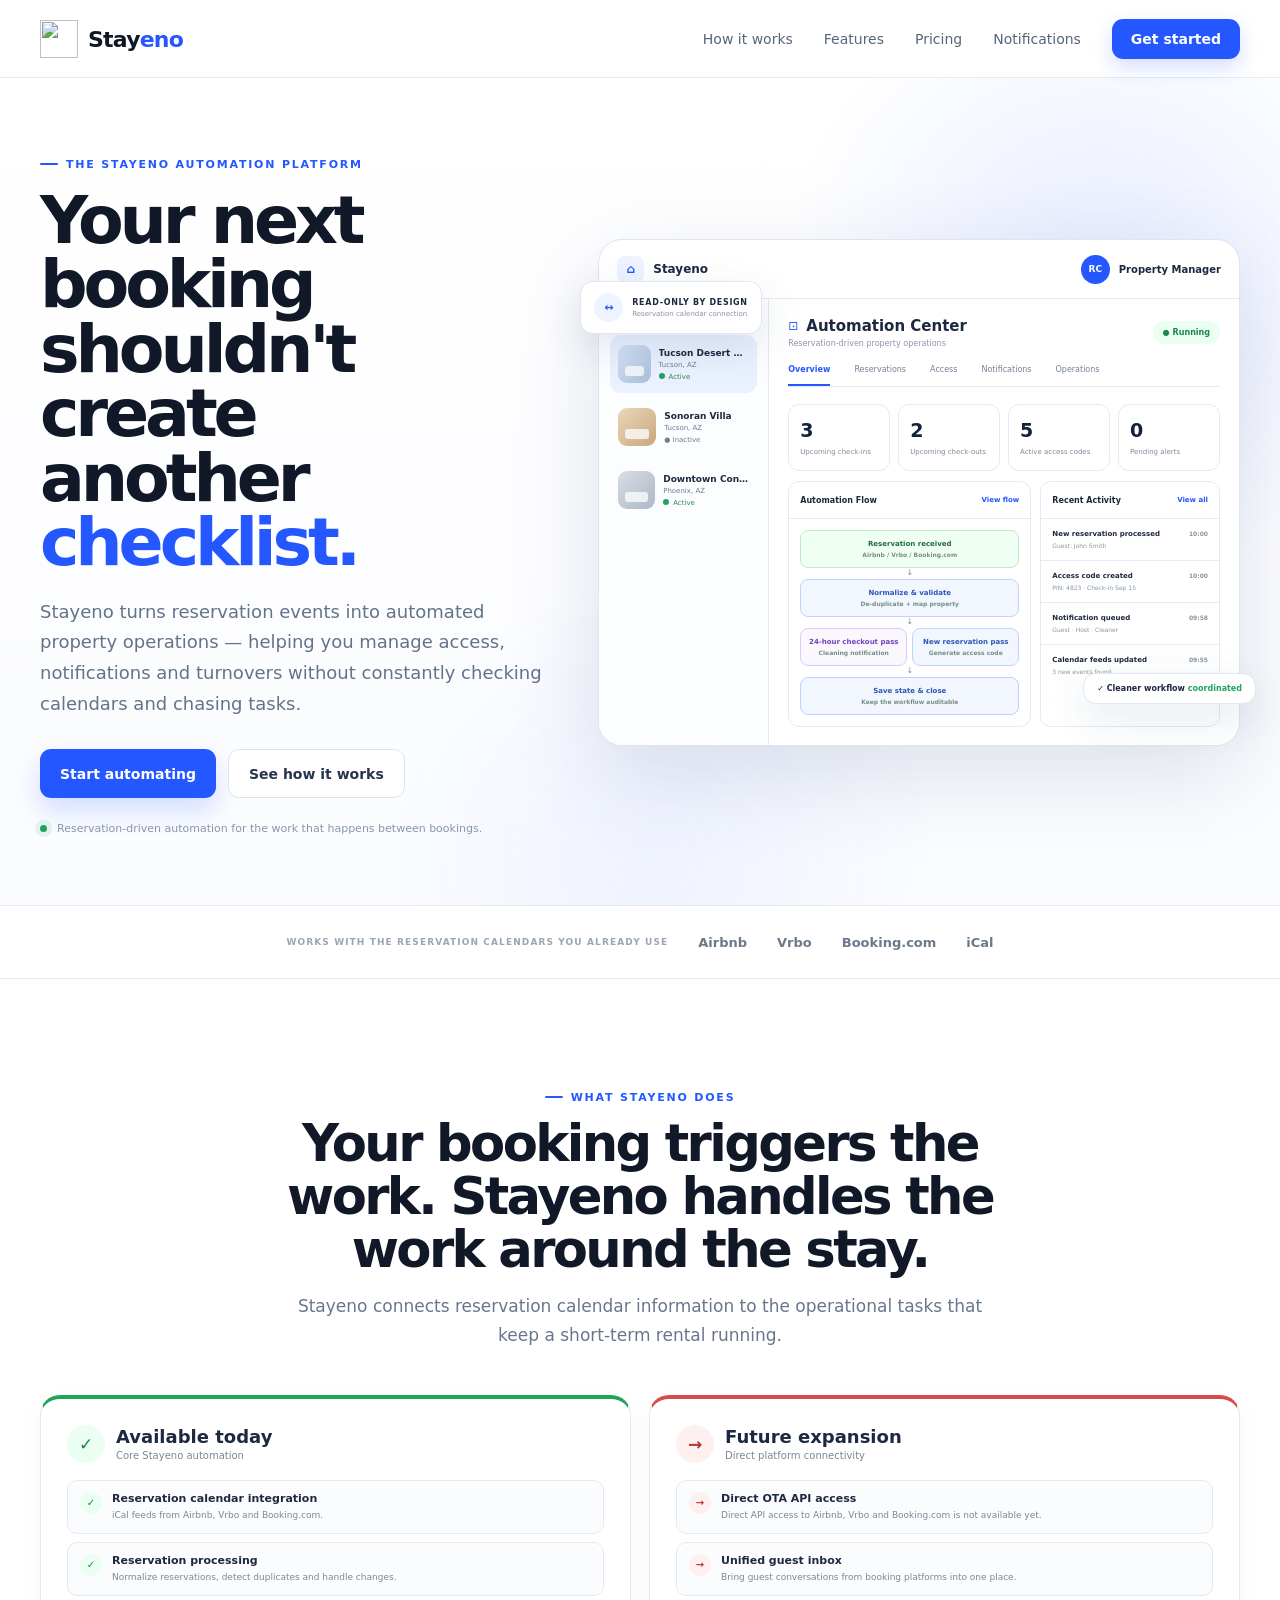
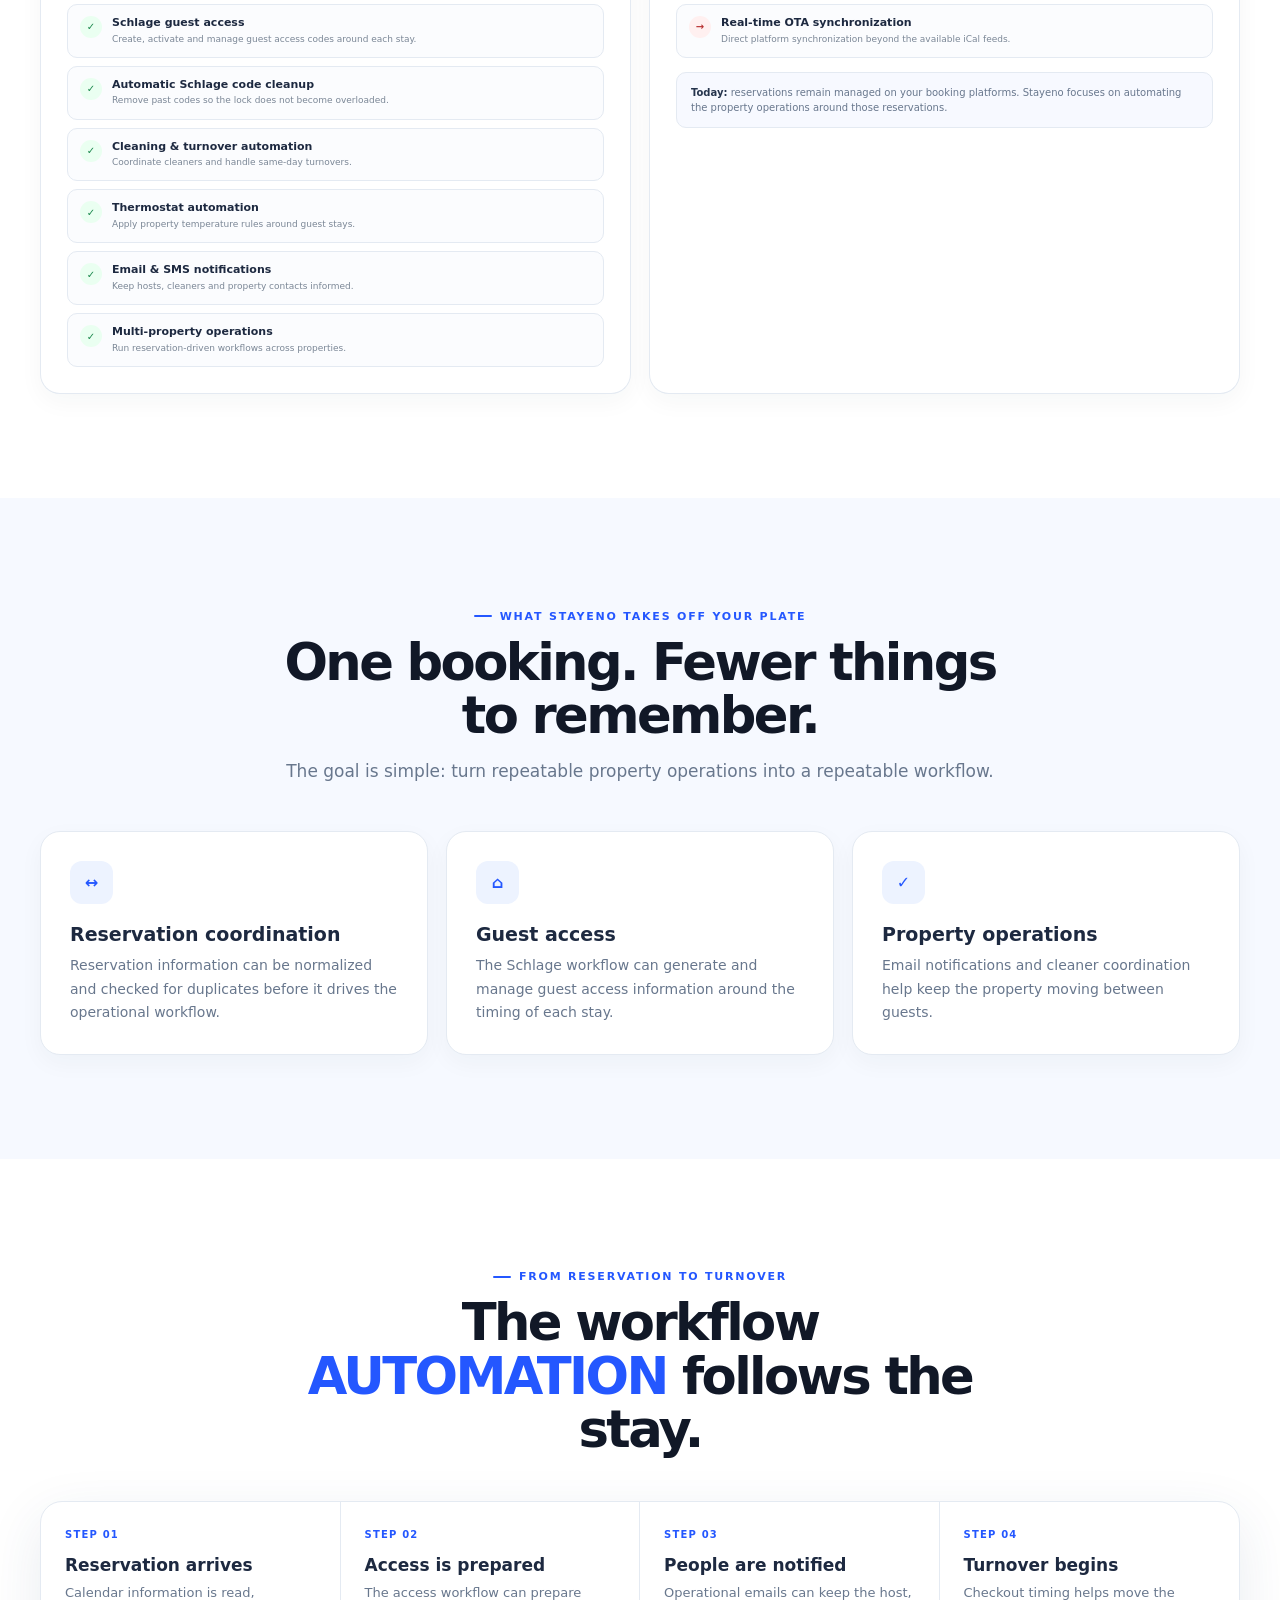
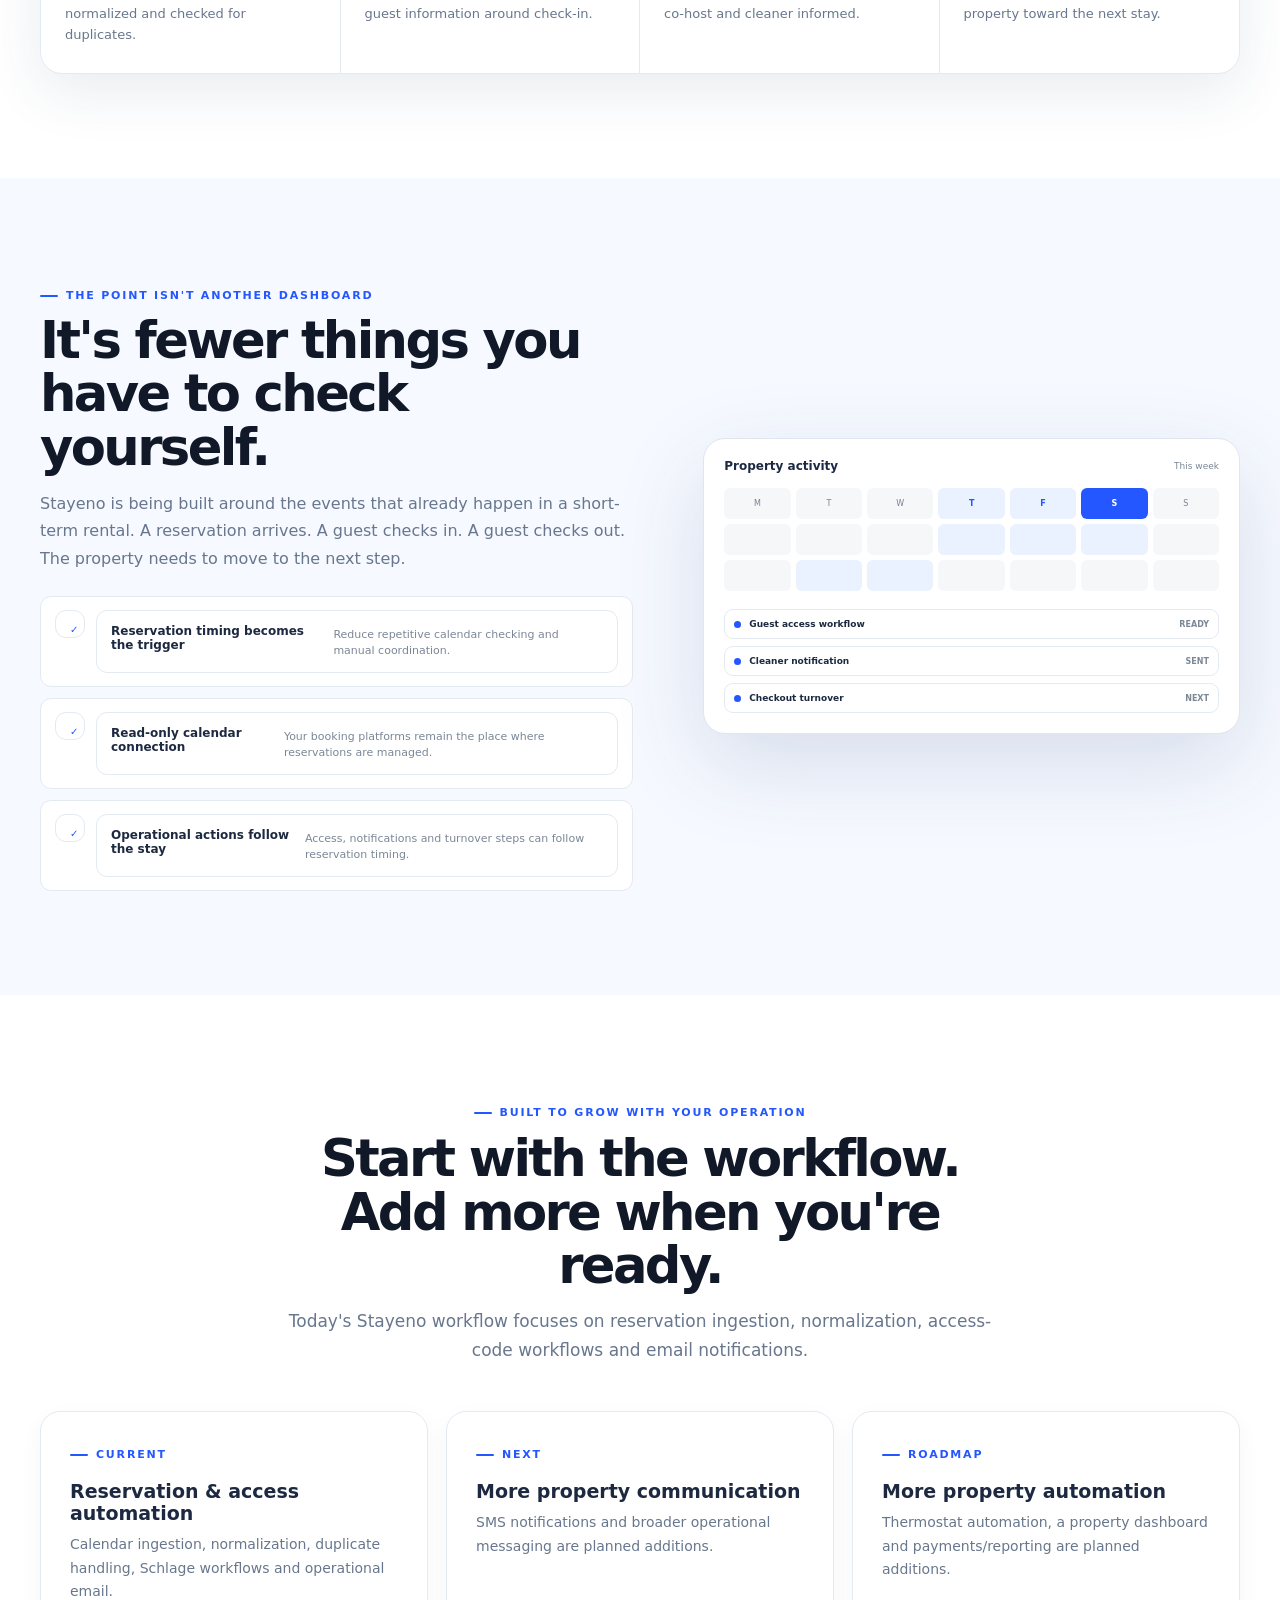
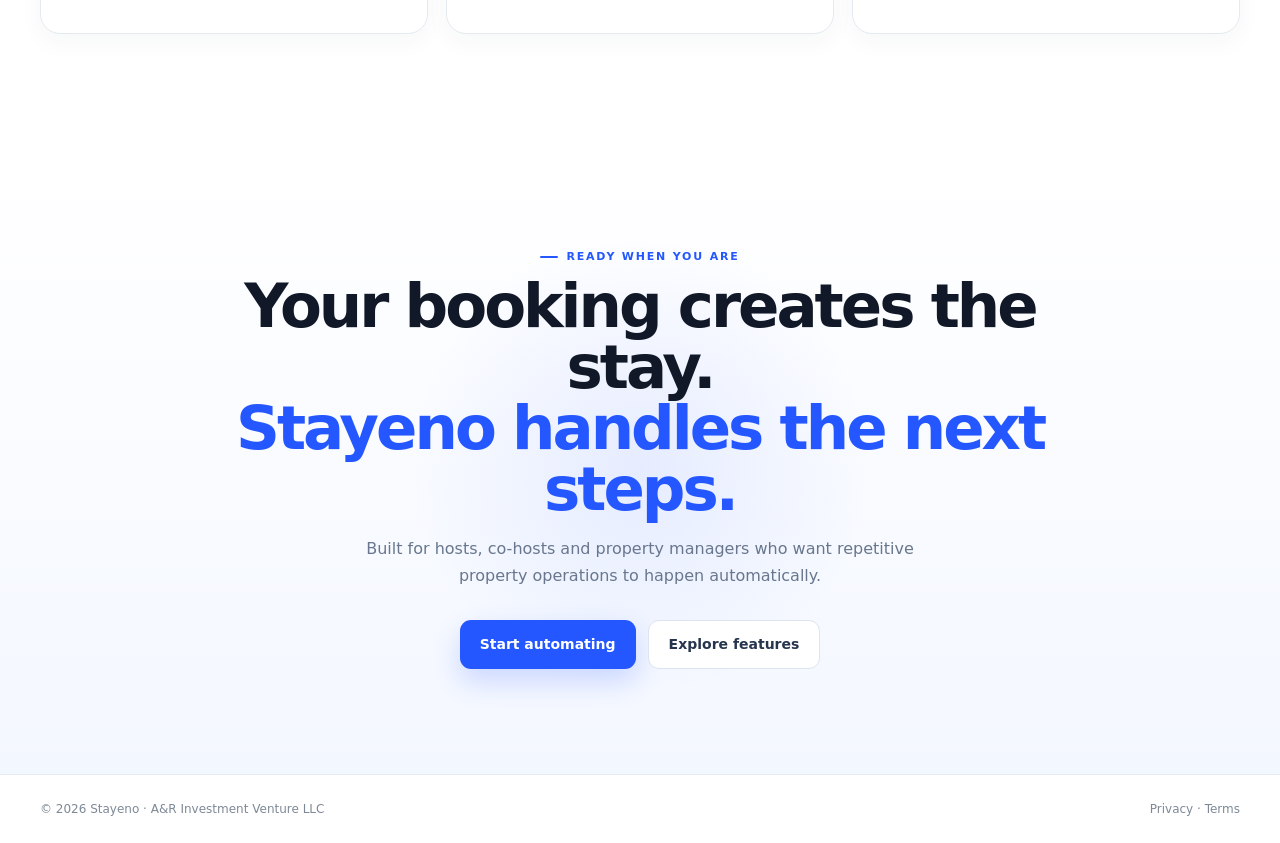
==== commit 0be61323: "Implement capability checklist in index.html Added capability checklist section with styles and cont" ====
--- a/index.html
+++ b/index.html
@@ -246,6 +246,125 @@
 /* FOOTER */
 .footer{padding:27px 0;border-top:1px solid var(--line);color:#7e8997;font-size:12px}.footerrow{display:flex;justify-content:space-between;gap:20px}.footer a:hover{color:var(--blue)}
 
+
+/* CAPABILITY CHECKLIST */
+.capability-checklist{
+  display:grid;
+  grid-template-columns:1fr 1fr;
+  gap:18px;
+}
+.capability-column{
+  padding:26px;
+  border:1px solid var(--line);
+  border-radius:20px;
+  background:#fff;
+  box-shadow:0 8px 25px rgba(25,42,61,.04);
+}
+.capability-column.ready{
+  border-top:4px solid var(--green);
+}
+.capability-column.future{
+  border-top:4px solid #d94b4b;
+}
+.capability-column-head{
+  display:flex;
+  align-items:center;
+  gap:11px;
+  margin-bottom:17px;
+}
+.capability-column-badge{
+  width:38px;
+  height:38px;
+  border-radius:50%;
+  display:grid;
+  place-items:center;
+  font-size:17px;
+  font-weight:900;
+}
+.capability-column.ready .capability-column-badge{
+  color:#19874b;
+  background:var(--green-soft);
+}
+.capability-column.future .capability-column-badge{
+  color:#b83333;
+  background:#fff0f0;
+}
+.capability-column-head strong{
+  display:block;
+  font-size:18px;
+}
+.capability-column-head span{
+  display:block;
+  margin-top:3px;
+  color:#7b8796;
+  font-size:10px;
+}
+.capability-list{
+  display:grid;
+  gap:8px;
+}
+.capability-item{
+  display:flex;
+  align-items:flex-start;
+  gap:10px;
+  padding:11px 12px;
+  border:1px solid var(--line);
+  border-radius:10px;
+  background:#fbfcfe;
+}
+.capability-mark{
+  flex:none;
+  width:22px;
+  height:22px;
+  border-radius:50%;
+  display:grid;
+  place-items:center;
+  font-size:10px;
+  font-weight:900;
+}
+.capability-column.ready .capability-mark{
+  color:#19874b;
+  background:var(--green-soft);
+}
+.capability-column.future .capability-mark{
+  color:#b83333;
+  background:#fff0f0;
+}
+.capability-item strong{
+  display:block;
+  font-size:11px;
+  line-height:1.35;
+}
+.capability-item span{
+  display:block;
+  margin-top:2px;
+  color:#7b8796;
+  font-size:9px;
+  line-height:1.45;
+}
+.capability-api-note{
+  margin-top:14px;
+  padding:12px 14px;
+  border:1px solid var(--line);
+  border-radius:10px;
+  background:#f7f9ff;
+  color:#68778d;
+  font-size:10px;
+  line-height:1.5;
+}
+.capability-api-note strong{
+  color:#26354d;
+}
+
+@media(max-width:800px){
+  .capability-checklist{
+    grid-template-columns:1fr;
+  }
+  .capability-column{
+    padding:22px;
+  }
+}
+
 /* MOBILE */
 @media(max-width:1050px){
   .hero-grid{grid-template-columns:1fr;gap:35px}.hero-product{min-height:430px}
@@ -438,45 +557,141 @@
 
 <section class="section">
   <div class="container">
-    <div class="section-head">
-      <div class="eyebrow">A different kind of connection</div>
-      <h2>Your bookings stay where they belong.</h2>
+
+    <div class="section-head center">
+      <div class="eyebrow">What Stayeno does</div>
+      <h2>Your booking triggers the work. Stayeno handles the work around the stay.</h2>
       <p>
-        Stayeno doesn't need to take over your booking platforms.
-        Reservation calendar information becomes the bridge into your
-        property operations.
+        Stayeno connects reservation calendar information to the operational tasks
+        that keep a short-term rental running.
       </p>
     </div>
 
-    <div class="bridge">
-      <div class="source">
-        <div class="eyebrow">01 · Booking platforms</div>
-        <h3>Keep managing reservations your way.</h3>
-        <p>Continue managing reservations through the platforms you already use. Stayeno reads the reservation calendar information they provide.</p>
-        <div class="source-list">
-          <div class="source-item"><span class="source-icon">A</span> Airbnb reservation calendar</div>
-          <div class="source-item"><span class="source-icon">V</span> Vrbo reservation calendar</div>
-          <div class="source-item"><span class="source-icon">B</span> Booking.com reservation calendar</div>
+    <div class="capability-checklist">
+
+      <div class="capability-column ready">
+        <div class="capability-column-head">
+          <div class="capability-column-badge">✓</div>
+          <div>
+            <strong>Available today</strong>
+            <span>Core Stayeno automation</span>
+          </div>
+        </div>
+
+        <div class="capability-list">
+
+          <div class="capability-item">
+            <div class="capability-mark">✓</div>
+            <div>
+              <strong>Reservation calendar integration</strong>
+              <span>iCal feeds from Airbnb, Vrbo and Booking.com.</span>
+            </div>
+          </div>
+
+          <div class="capability-item">
+            <div class="capability-mark">✓</div>
+            <div>
+              <strong>Reservation processing</strong>
+              <span>Normalize reservations, detect duplicates and handle changes.</span>
+            </div>
+          </div>
+
+          <div class="capability-item">
+            <div class="capability-mark">✓</div>
+            <div>
+              <strong>Schlage guest access</strong>
+              <span>Create, activate and manage guest access codes around each stay.</span>
+            </div>
+          </div>
+
+          <div class="capability-item">
+            <div class="capability-mark">✓</div>
+            <div>
+              <strong>Automatic Schlage code cleanup</strong>
+              <span>Remove past codes so the lock does not become overloaded.</span>
+            </div>
+          </div>
+
+          <div class="capability-item">
+            <div class="capability-mark">✓</div>
+            <div>
+              <strong>Cleaning & turnover automation</strong>
+              <span>Coordinate cleaners and handle same-day turnovers.</span>
+            </div>
+          </div>
+
+          <div class="capability-item">
+            <div class="capability-mark">✓</div>
+            <div>
+              <strong>Thermostat automation</strong>
+              <span>Apply property temperature rules around guest stays.</span>
+            </div>
+          </div>
+
+          <div class="capability-item">
+            <div class="capability-mark">✓</div>
+            <div>
+              <strong>Email & SMS notifications</strong>
+              <span>Keep hosts, cleaners and property contacts informed.</span>
+            </div>
+          </div>
+
+          <div class="capability-item">
+            <div class="capability-mark">✓</div>
+            <div>
+              <strong>Multi-property operations</strong>
+              <span>Run reservation-driven workflows across properties.</span>
+            </div>
+          </div>
+
         </div>
       </div>
 
-      <div class="bridge-center">
-        <div class="orb"><div><strong>READ-ONLY</strong><span>BY DESIGN</span></div></div>
-        <div class="bridge-arrow">↓</div>
-      </div>
-
-      <div class="destination">
-        <div class="eyebrow">02 · Stayeno</div>
-        <h3>Let the reservation start the workflow.</h3>
-        <p>Stayeno turns reservation timing into organized operational steps around the property.</p>
-        <div class="dest-grid">
-          <div class="dest">Unified reservation view</div>
-          <div class="dest">Smart access</div>
-          <div class="dest">Notifications</div>
-          <div class="dest">Cleaner coordination</div>
+      <div class="capability-column future">
+        <div class="capability-column-head">
+          <div class="capability-column-badge">→</div>
+          <div>
+            <strong>Future expansion</strong>
+            <span>Direct platform connectivity</span>
+          </div>
+        </div>
+
+        <div class="capability-list">
+
+          <div class="capability-item">
+            <div class="capability-mark">→</div>
+            <div>
+              <strong>Direct OTA API access</strong>
+              <span>Direct API access to Airbnb, Vrbo and Booking.com is not available yet.</span>
+            </div>
+          </div>
+
+          <div class="capability-item">
+            <div class="capability-mark">→</div>
+            <div>
+              <strong>Unified guest inbox</strong>
+              <span>Bring guest conversations from booking platforms into one place.</span>
+            </div>
+          </div>
+
+          <div class="capability-item">
+            <div class="capability-mark">→</div>
+            <div>
+              <strong>Real-time OTA synchronization</strong>
+              <span>Direct platform synchronization beyond the available iCal feeds.</span>
+            </div>
+          </div>
+
+        </div>
+
+        <div class="capability-api-note">
+          <strong>Today:</strong> reservations remain managed on your booking platforms.
+          Stayeno focuses on automating the property operations around those reservations.
         </div>
       </div>
-    </div>
+
+    </div>
+
   </div>
 </section>
 
@@ -500,7 +715,7 @@
   <div class="container">
     <div class="section-head center">
       <div class="eyebrow">From reservation to turnover</div>
-      <h2>The workflow follows the stay.</h2>
+      <h2>The workflow <span style="color:var(--blue)">AUTOMATION</span> follows the stay.</h2>
     </div>
 
     <div class="process">
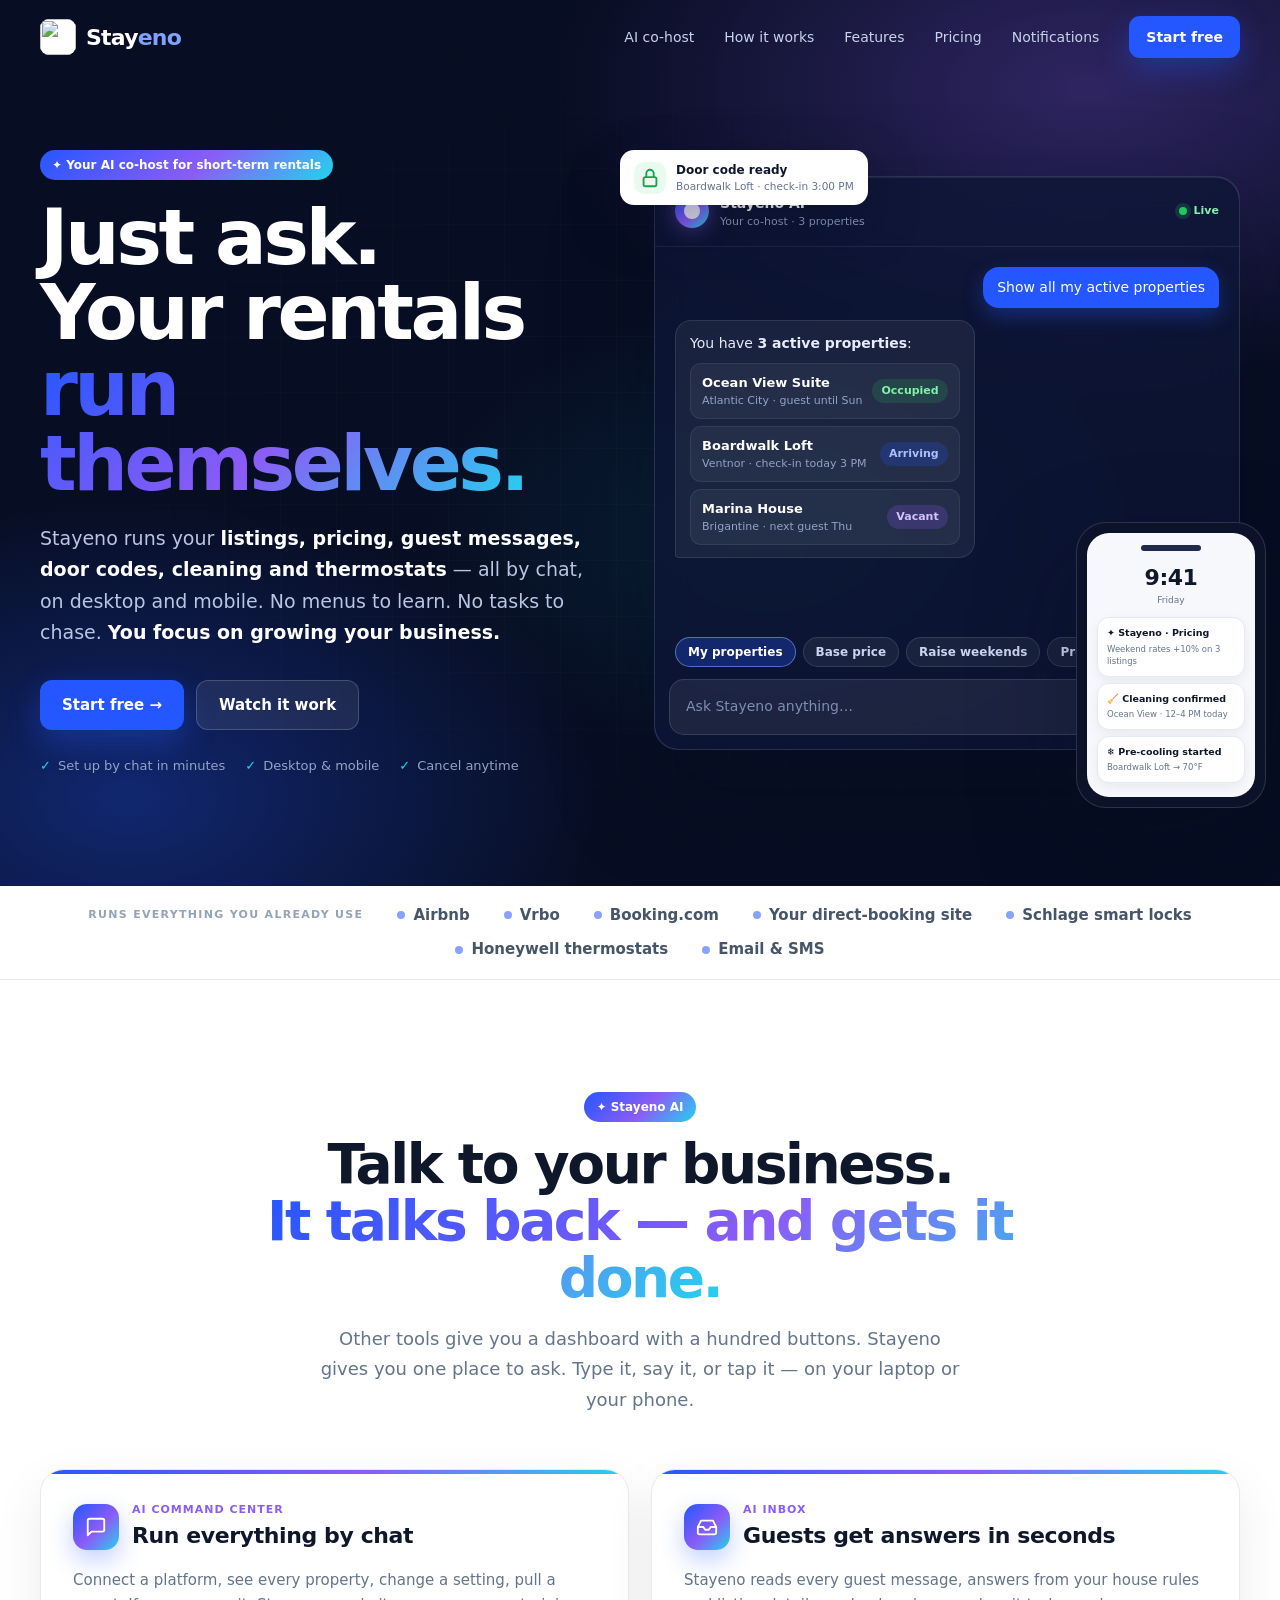
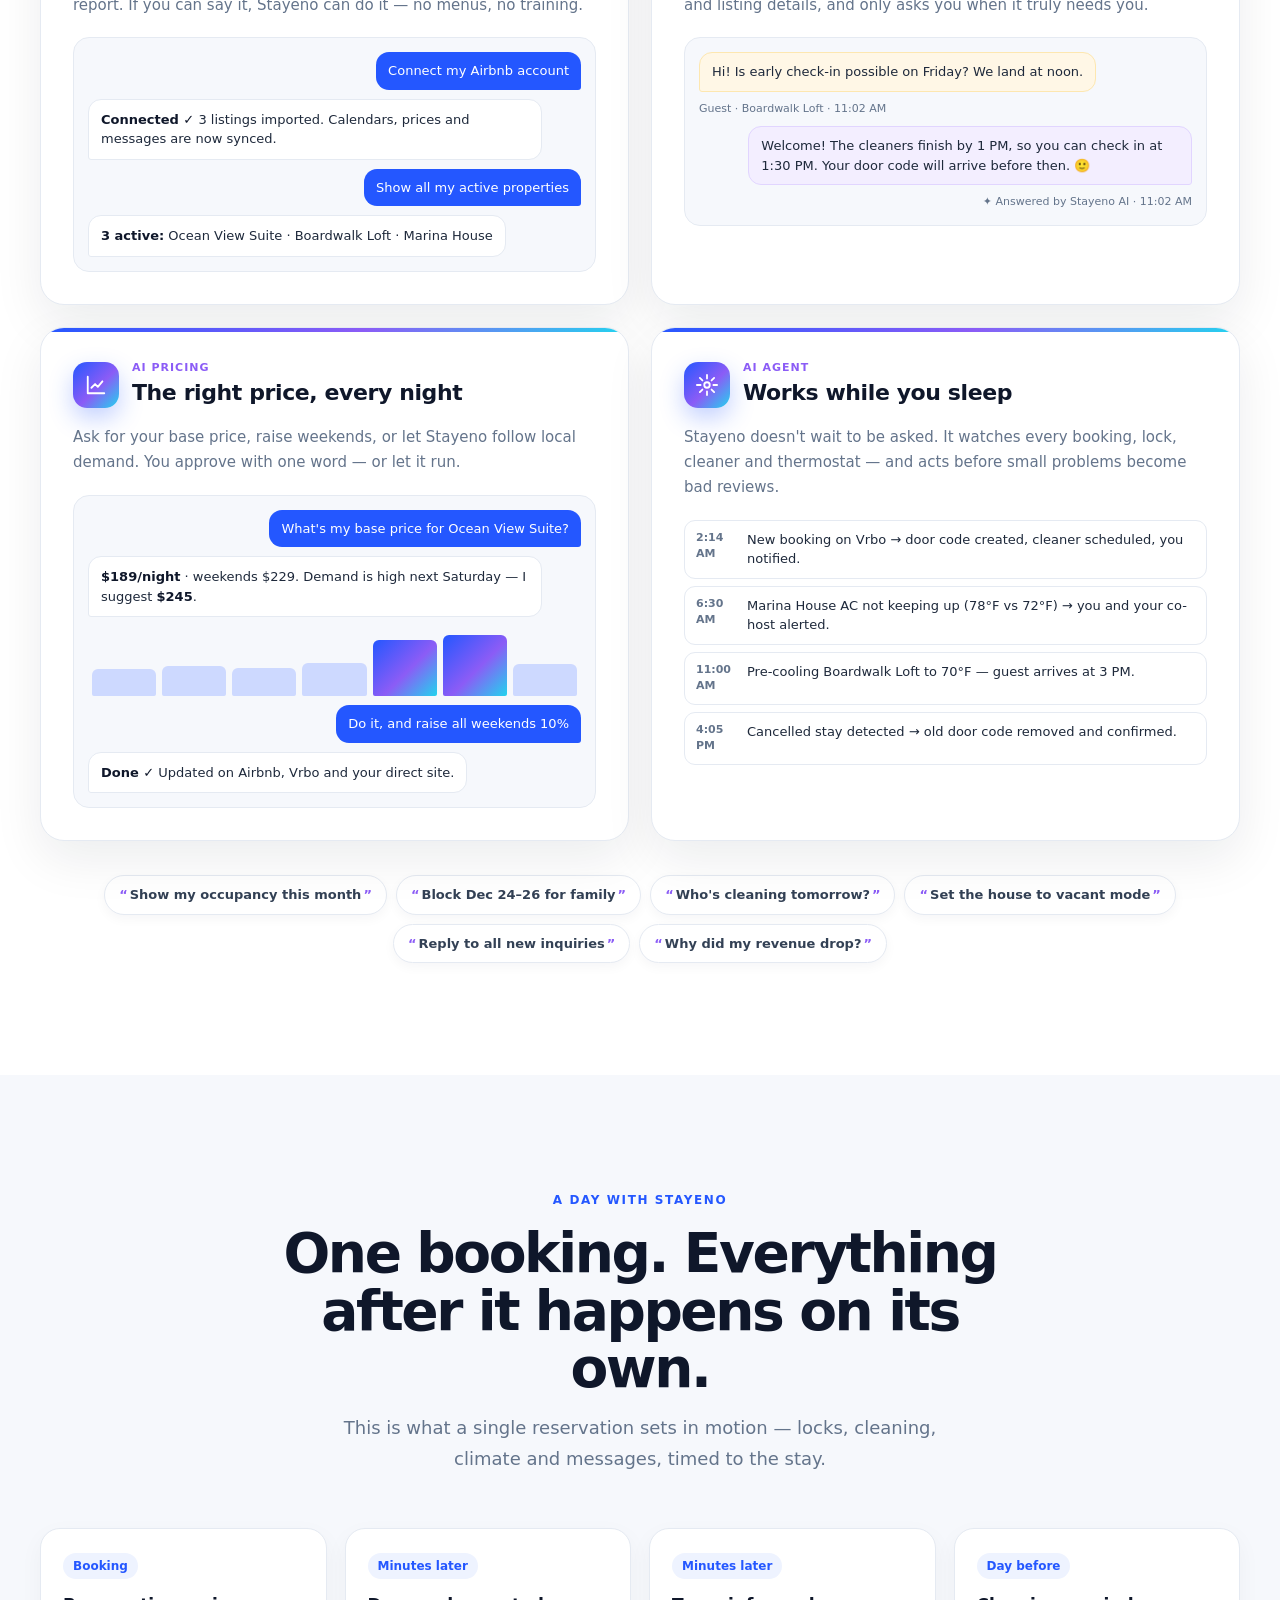
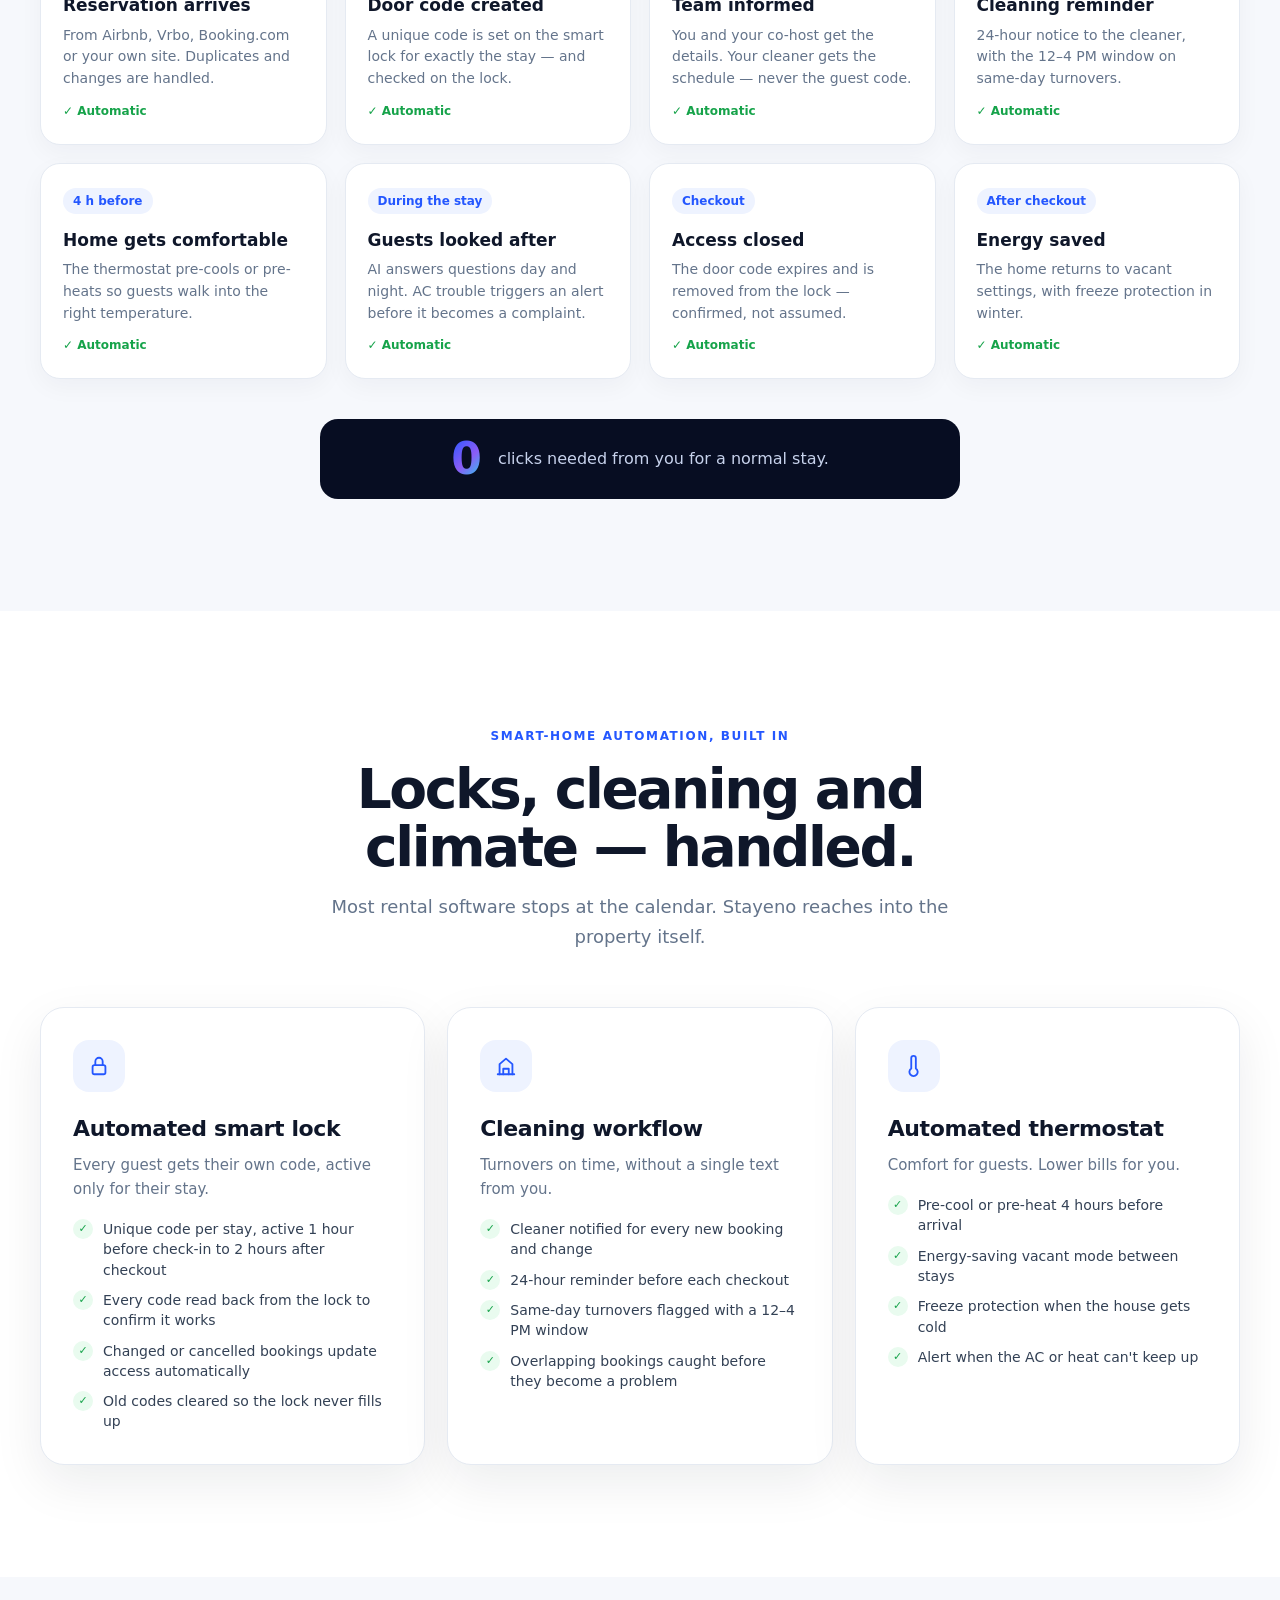
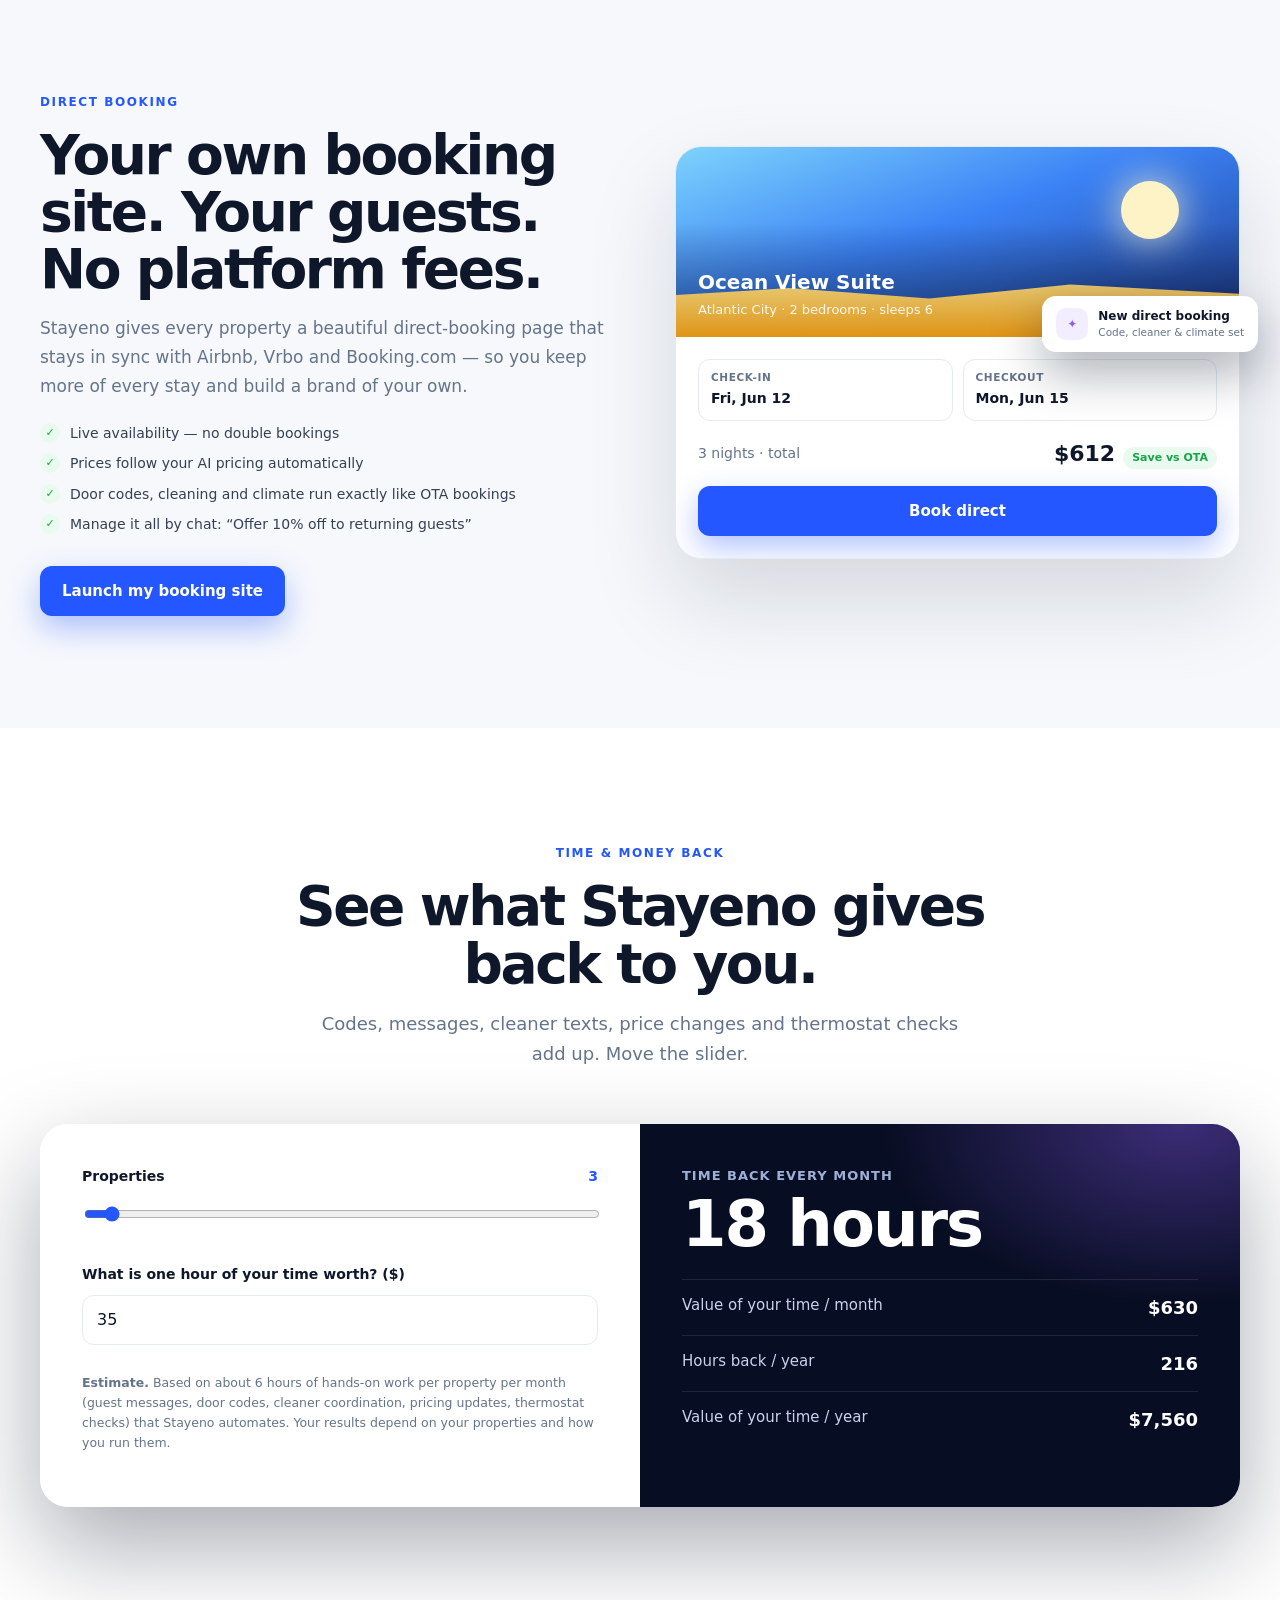
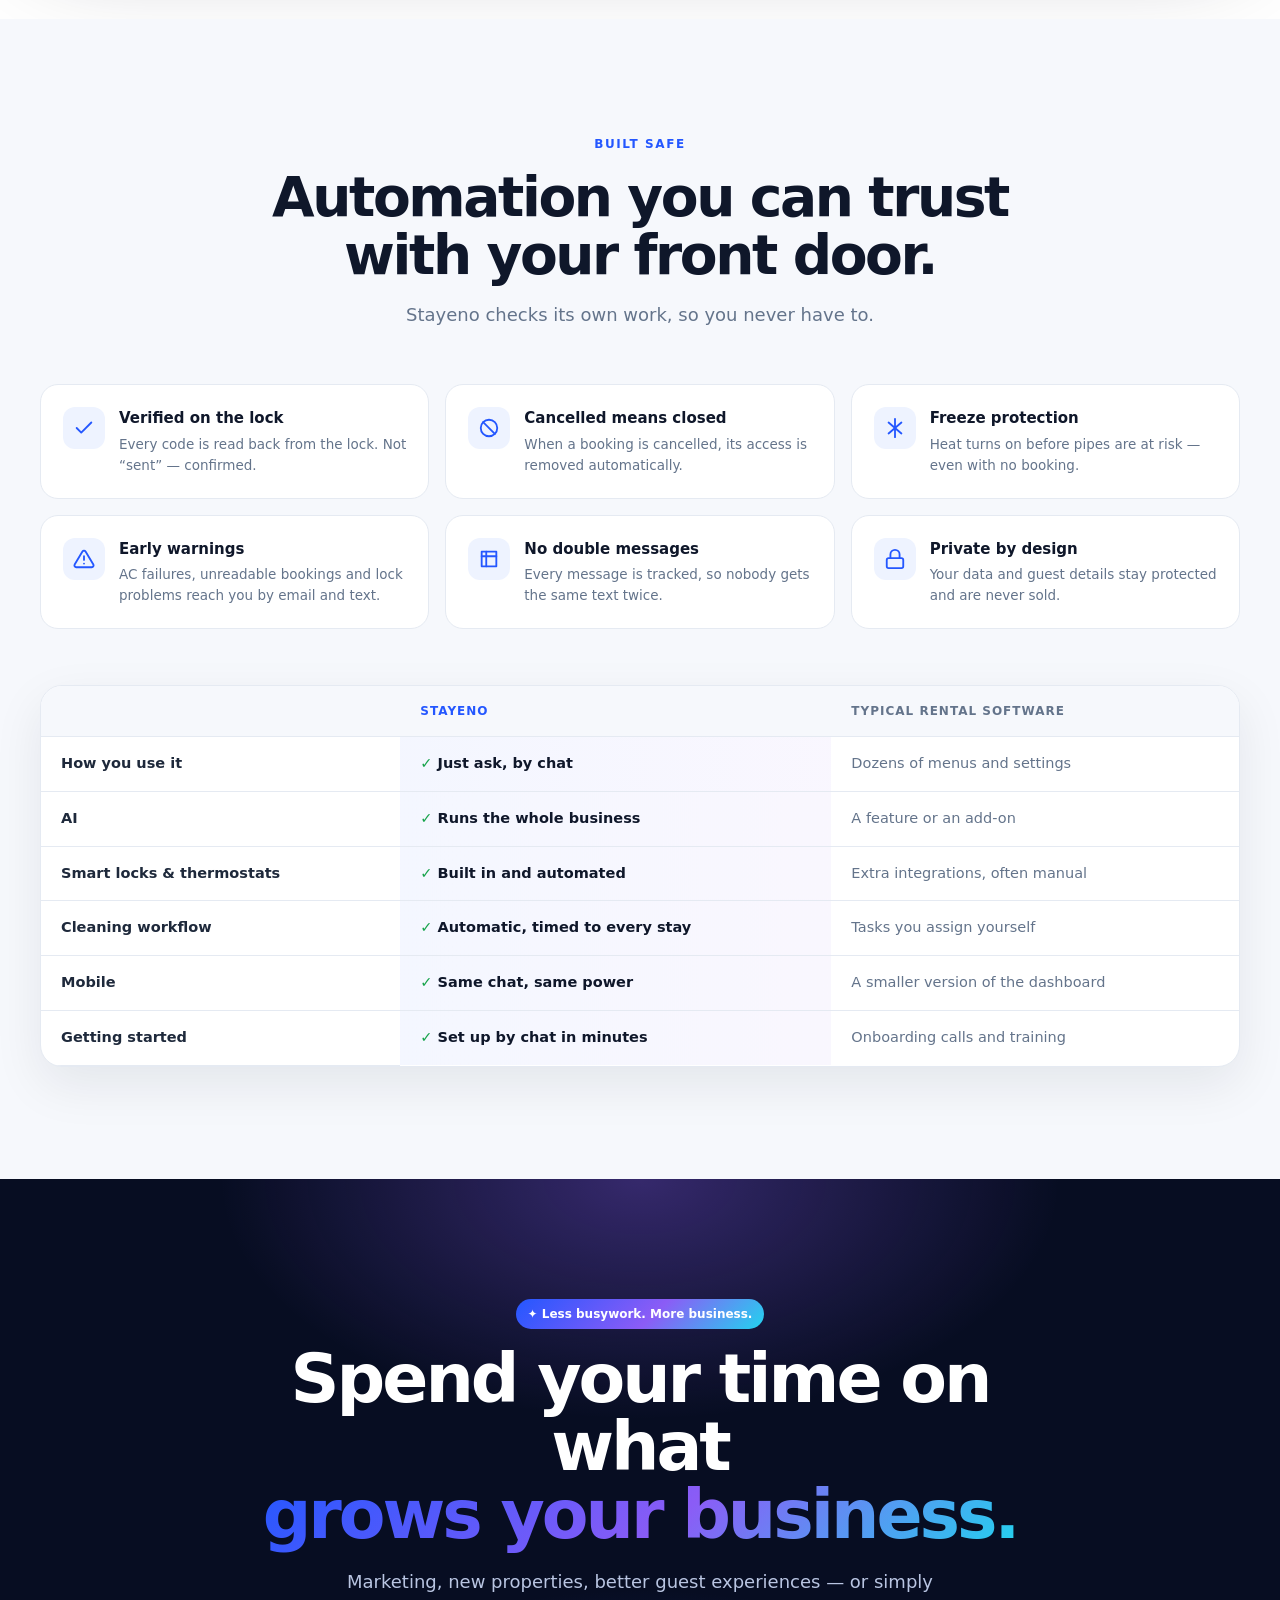
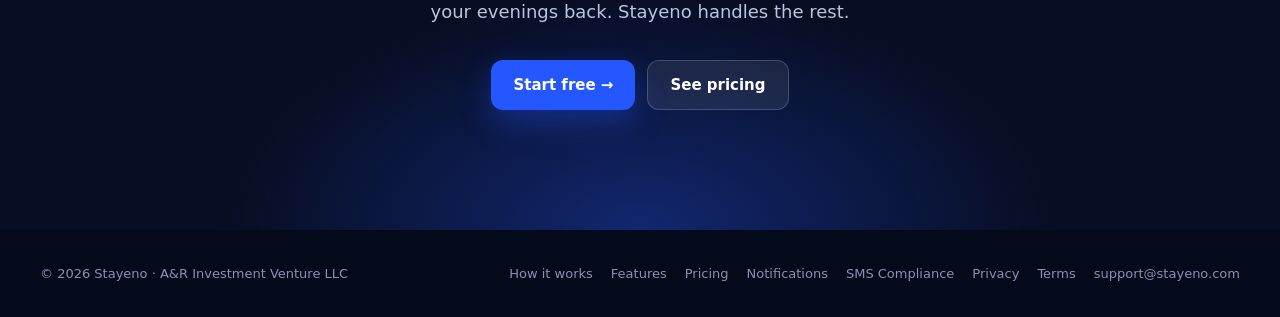
==== commit 9a788e3a: "Add files via upload" ====
--- a/index.html
+++ b/index.html
@@ -3,411 +3,380 @@
 <head>
 <meta charset="utf-8">
 <meta name="viewport" content="width=device-width,initial-scale=1">
-<title>Stayeno — Your property. Less busywork.</title>
-<meta name="description" content="Stayeno turns reservation events into automated property operations for short-term rentals.">
-<link rel="icon" type="image/png" sizes="64x64" href="favicon.png?v=5">
-<link rel="apple-touch-icon" href="favicon.png?v=5">
+<title>Stayeno — Just ask. Your short-term rentals run themselves.</title>
+<meta name="description" content="Stayeno is the AI co-host you talk to. Ask in plain words and it runs your listings, pricing, guest messages, door codes, cleaning and thermostats — on desktop and mobile.">
+<meta name="theme-color" content="#070d22">
+<meta property="og:title" content="Stayeno — Just ask. Your rentals run themselves.">
+<meta property="og:description" content="The AI co-host for short-term rentals: pricing, guest inbox, direct booking, smart locks, cleaning and thermostats — all by chat.">
+<meta property="og:type" content="website">
+<link rel="icon" type="image/png" sizes="64x64" href="favicon.png?v=7">
+<link rel="apple-touch-icon" href="favicon.png?v=7">
+<script>document.documentElement.classList.add('js');</script>
 
 <style>
+/* ==========================================================================
+   1. DESIGN TOKENS
+   ========================================================================== */
 :root{
-  --blue:#2457ff;
-  --blue-dark:#1746df;
-  --blue-soft:#eff6ff;
-  --blue-pale:#f6f9ff;
-  --ink:#111827;
-  --text:#1d2940;
-  --muted:#68778d;
-  --line:#e4eaf2;
-  --green:#21a35a;
-  --green-soft:#eafff1;
-  --purple:#8b5cf6;
-  --white:#fff;
-  --shadow:0 18px 55px rgba(39,66,105,.10);
-  --shadow-lg:0 30px 90px rgba(38,69,120,.15);
-  --max:1200px;
+  --blue:#2457ff; --blue-dark:#1746df; --blue-soft:#eef3ff;
+  --cyan:#22d3ee; --violet:#8b5cf6; --green:#16a34a; --green-soft:#e9fbef;
+  --amber:#f59e0b; --red:#e5484d;
+  --navy:#070d22; --navy-2:#0d1736; --navy-3:#16224a;
+  --ink:#0f172a; --text:#1e293b; --muted:#64748b; --line:#e5eaf2; --bg-soft:#f6f8fc;
+  --ai:linear-gradient(135deg,#2457ff 0%,#8b5cf6 55%,#22d3ee 100%);
+  --shadow:0 18px 50px rgba(15,23,42,.08);
+  --shadow-lg:0 40px 100px rgba(7,13,34,.35);
+  --radius:20px; --max:1200px;
 }
 *{box-sizing:border-box}
 html{scroll-behavior:smooth}
-body{
-  margin:0;color:var(--text);background:#fff;
-  font-family:Inter,ui-sans-serif,system-ui,-apple-system,BlinkMacSystemFont,"Segoe UI",sans-serif;
-  -webkit-font-smoothing:antialiased;
+body{margin:0;color:var(--text);background:#fff;
+  font-family:Inter,ui-sans-serif,system-ui,-apple-system,BlinkMacSystemFont,"Segoe UI",Roboto,sans-serif;
+  -webkit-font-smoothing:antialiased;line-height:1.5}
+a{color:inherit;text-decoration:none}
+img{max-width:100%}
+.container{width:min(var(--max),calc(100% - 48px));margin:auto}
+.sr-only{position:absolute;width:1px;height:1px;overflow:hidden;clip:rect(0 0 0 0);white-space:nowrap}
+:focus-visible{outline:3px solid var(--cyan);outline-offset:3px;border-radius:6px}
+
+/* Reveal-on-scroll (only when JavaScript runs) */
+.js .reveal{opacity:0;transform:translateY(22px);transition:opacity .7s ease,transform .7s ease}
+.js .reveal.in{opacity:1;transform:none}
+
+/* ==========================================================================
+   2. NAVIGATION
+   ========================================================================== */
+.nav{position:fixed;top:0;left:0;right:0;z-index:100;transition:background .25s,border-color .25s,box-shadow .25s;border-bottom:1px solid transparent}
+.nav.scrolled{background:rgba(7,13,34,.82);backdrop-filter:saturate(160%) blur(14px);-webkit-backdrop-filter:saturate(160%) blur(14px);border-color:rgba(255,255,255,.08)}
+.navinner{height:74px;display:flex;align-items:center;justify-content:space-between}
+.brand{display:flex;align-items:center;gap:10px}
+.brand-icon{width:36px;height:36px;object-fit:contain;border-radius:9px;background:#fff}
+.brand-wordmark{font-size:22px;font-weight:850;letter-spacing:-.8px;color:#fff}
+.brand-wordmark span{color:#7ea2ff}
+.navlinks{display:flex;align-items:center;gap:30px;font-size:14px;color:#c7d2ec}
+.navlinks a:not(.btn):hover{color:#fff}
+.mobile-menu-toggle{display:none}
+.mobile-menu{display:none}
+
+/* ==========================================================================
+   3. BUTTONS AND SMALL PARTS
+   ========================================================================== */
+.btn{min-height:50px;padding:0 22px;border-radius:12px;display:inline-flex;align-items:center;justify-content:center;gap:8px;
+  font-size:15px;font-weight:800;border:0;cursor:pointer;transition:transform .2s,box-shadow .2s,background .2s}
+.btn-primary{background:var(--blue);color:#fff;box-shadow:0 12px 30px rgba(36,87,255,.35)}
+.btn-primary:hover{background:var(--blue-dark);transform:translateY(-2px)}
+.btn-ghost{background:rgba(255,255,255,.08);color:#fff;border:1px solid rgba(255,255,255,.18)}
+.btn-ghost:hover{background:rgba(255,255,255,.14);transform:translateY(-1px)}
+.btn-light{background:#fff;color:var(--ink);border:1px solid var(--line)}
+.btn-light:hover{border-color:#c4cfe0;transform:translateY(-1px)}
+.btn-sm{min-height:42px;padding:0 17px;font-size:14px;border-radius:11px}
+.eyebrow{display:inline-flex;align-items:center;gap:8px;font-size:12px;font-weight:850;letter-spacing:1.6px;text-transform:uppercase;color:var(--blue)}
+.eyebrow.on-dark{color:#8fb0ff}
+.ai-badge{display:inline-flex;align-items:center;gap:6px;padding:6px 12px;border-radius:999px;font-size:12px;font-weight:800;color:#fff;background:var(--ai)}
+.grad-text{background:var(--ai);-webkit-background-clip:text;background-clip:text;color:transparent}
+.icon{width:22px;height:22px;stroke:currentColor;fill:none;stroke-width:2;stroke-linecap:round;stroke-linejoin:round}
+
+/* ==========================================================================
+   4. HERO (dark, AI chat demo)
+   ========================================================================== */
+.hero{position:relative;overflow:hidden;color:#fff;padding:150px 0 110px;
+  background:
+    radial-gradient(900px 500px at 85% 10%,rgba(139,92,246,.30),transparent 60%),
+    radial-gradient(800px 500px at 10% 90%,rgba(36,87,255,.35),transparent 60%),
+    radial-gradient(600px 400px at 60% 60%,rgba(34,211,238,.10),transparent 60%),
+    var(--navy)}
+.hero:before{content:"";position:absolute;inset:0;pointer-events:none;opacity:.35;
+  background-image:linear-gradient(rgba(255,255,255,.05) 1px,transparent 1px),linear-gradient(90deg,rgba(255,255,255,.05) 1px,transparent 1px);
+  background-size:56px 56px;mask-image:radial-gradient(ellipse at center,#000 30%,transparent 75%);-webkit-mask-image:radial-gradient(ellipse at center,#000 30%,transparent 75%)}
+.hero-grid{position:relative;display:grid;grid-template-columns:1fr 1.05fr;gap:56px;align-items:center}
+.hero h1{margin:20px 0 22px;font-size:clamp(46px,6vw,82px);line-height:.98;letter-spacing:-3.5px;font-weight:850}
+.hero-lead{max-width:560px;margin:0;color:#b9c5e2;font-size:19px;line-height:1.65}
+.hero-lead strong{color:#fff;font-weight:700}
+.actions{display:flex;flex-wrap:wrap;gap:12px;margin-top:32px}
+.hero-notes{display:flex;flex-wrap:wrap;gap:8px 20px;margin-top:26px;color:#93a3c8;font-size:13px}
+.hero-notes span:before{content:"✓";color:var(--cyan);font-weight:900;margin-right:7px}
+
+/* Chat window */
+.demo-wrap{position:relative}
+.chat{position:relative;border-radius:24px;background:rgba(13,23,54,.78);border:1px solid rgba(255,255,255,.12);
+  box-shadow:var(--shadow-lg),inset 0 1px 0 rgba(255,255,255,.08);backdrop-filter:blur(18px);-webkit-backdrop-filter:blur(18px);overflow:hidden}
+.chat:before{content:"";position:absolute;inset:-1px;border-radius:24px;padding:1px;background:var(--ai);opacity:.55;pointer-events:none;
+  -webkit-mask:linear-gradient(#000 0 0) content-box,linear-gradient(#000 0 0);-webkit-mask-composite:xor;mask-composite:exclude}
+.chat-top{display:flex;align-items:center;justify-content:space-between;padding:16px 20px;border-bottom:1px solid rgba(255,255,255,.08)}
+.chat-id{display:flex;align-items:center;gap:11px}
+.chat-orb{width:34px;height:34px;border-radius:50%;background:var(--ai);box-shadow:0 0 22px rgba(139,92,246,.6);position:relative}
+.chat-orb:after{content:"";position:absolute;inset:9px;border-radius:50%;background:rgba(255,255,255,.85)}
+.chat-id strong{display:block;font-size:14px}
+.chat-id small{display:block;color:#8fa0c6;font-size:11px}
+.live{display:flex;align-items:center;gap:7px;font-size:11px;font-weight:800;color:#86efac}
+.live i{width:8px;height:8px;border-radius:50%;background:#22c55e;box-shadow:0 0 0 4px rgba(34,197,94,.18);animation:pulse 2s infinite}
+@keyframes pulse{50%{box-shadow:0 0 0 7px rgba(34,197,94,.05)}}
+.chat-log{height:390px;overflow:hidden;padding:20px;display:flex;flex-direction:column;gap:12px;scroll-behavior:smooth}
+.msg{max-width:88%;font-size:14px;line-height:1.5;animation:msgIn .35s ease both}
+@keyframes msgIn{from{opacity:0;transform:translateY(8px)}to{opacity:1;transform:none}}
+.msg.user{align-self:flex-end;background:var(--blue);color:#fff;padding:10px 14px;border-radius:16px 16px 4px 16px;box-shadow:0 8px 20px rgba(36,87,255,.35)}
+.msg.ai{align-self:flex-start;background:rgba(255,255,255,.06);border:1px solid rgba(255,255,255,.10);color:#e6ecfb;padding:12px 14px;border-radius:16px 16px 16px 4px}
+.msg.typing{display:flex;gap:5px;padding:14px 16px}
+.msg.typing span{width:7px;height:7px;border-radius:50%;background:#a5b4fc;animation:dot 1s infinite}
+.msg.typing span:nth-child(2){animation-delay:.15s}.msg.typing span:nth-child(3){animation-delay:.3s}
+@keyframes dot{0%,80%,100%{opacity:.25;transform:translateY(0)}40%{opacity:1;transform:translateY(-3px)}}
+.ai-card{margin-top:9px;display:grid;gap:7px}
+.row{display:flex;align-items:center;justify-content:space-between;gap:10px;padding:9px 11px;border-radius:11px;background:rgba(255,255,255,.05);border:1px solid rgba(255,255,255,.07);font-size:13px}
+.row b{font-weight:750;color:#fff}
+.row small{display:block;color:#93a3c8;font-size:11px}
+.pill{flex:none;padding:4px 9px;border-radius:999px;font-size:11px;font-weight:800;white-space:nowrap}
+.pill.green{background:rgba(34,197,94,.16);color:#86efac}
+.pill.blue{background:rgba(36,87,255,.22);color:#a9c0ff}
+.pill.violet{background:rgba(139,92,246,.22);color:#d4c3ff}
+.pill.amber{background:rgba(245,158,11,.18);color:#fcd34d}
+.done{color:#86efac;font-weight:800}
+.chat-suggest{display:flex;gap:7px;overflow-x:auto;padding:0 20px 12px;scrollbar-width:none}
+.chat-suggest::-webkit-scrollbar{display:none}
+.chip{flex:none;padding:7px 12px;border-radius:999px;background:rgba(255,255,255,.06);border:1px solid rgba(255,255,255,.12);color:#cbd5f0;font-size:12px;font-weight:650;cursor:pointer;font-family:inherit;transition:.2s}
+.chip:hover,.chip.active{background:rgba(36,87,255,.28);border-color:rgba(126,162,255,.6);color:#fff}
+.chat-input{display:flex;align-items:center;gap:10px;margin:0 14px 14px;padding:8px 8px 8px 16px;border-radius:15px;background:rgba(255,255,255,.07);border:1px solid rgba(255,255,255,.12)}
+.chat-input .typed{flex:1;min-height:22px;font-size:14px;color:#fff;white-space:nowrap;overflow:hidden}
+.chat-input .typed:empty:before{content:"Ask Stayeno anything…";color:#7d8db3}
+.caret{display:inline-block;width:2px;height:17px;background:var(--cyan);vertical-align:-3px;margin-left:1px;animation:blink 1s steps(1) infinite}
+@keyframes blink{50%{opacity:0}}
+.send{width:38px;height:38px;border-radius:11px;background:var(--ai);display:grid;place-items:center;color:#fff}
+
+/* Phone + floating cards */
+.phone{position:absolute;right:-26px;bottom:-58px;width:190px;padding:10px;border-radius:30px;background:#0b1229;border:1px solid rgba(255,255,255,.14);box-shadow:var(--shadow-lg);z-index:3}
+.phone-screen{border-radius:22px;background:#f6f8fc;padding:12px 10px 14px;color:var(--ink)}
+.phone-notch{width:60px;height:6px;border-radius:6px;background:#1f2a4d;margin:0 auto 10px}
+.phone-time{font-size:22px;font-weight:850;text-align:center;letter-spacing:-.5px}
+.phone-date{font-size:9px;color:var(--muted);text-align:center;margin-bottom:10px}
+.notif{background:#fff;border:1px solid var(--line);border-radius:12px;padding:8px 9px;margin-top:6px;box-shadow:0 4px 12px rgba(15,23,42,.06)}
+.notif strong{display:block;font-size:9.5px}
+.notif span{display:block;font-size:8.5px;color:var(--muted);margin-top:2px}
+.float-card{position:absolute;left:-34px;top:-26px;z-index:3;display:flex;align-items:center;gap:10px;padding:11px 14px;border-radius:14px;background:#fff;color:var(--ink);box-shadow:0 20px 50px rgba(7,13,34,.35);font-size:12px}
+.float-card .fc-icon{width:32px;height:32px;border-radius:10px;display:grid;place-items:center;background:var(--green-soft);color:var(--green)}
+.float-card strong{display:block;font-size:12px}
+.float-card small{display:block;color:var(--muted);font-size:10.5px}
+.floaty{animation:floaty 6s ease-in-out infinite}
+@keyframes floaty{50%{transform:translateY(-8px)}}
+
+/* ==========================================================================
+   5. CONNECTIONS STRIP
+   ========================================================================== */
+.strip{background:#fff;border-bottom:1px solid var(--line)}
+.strip-row{min-height:86px;display:flex;align-items:center;justify-content:center;gap:12px 34px;flex-wrap:wrap;padding:18px 0}
+.strip-label{font-size:11px;font-weight:850;letter-spacing:1.3px;text-transform:uppercase;color:#94a3b8}
+.strip-item{font-size:15px;font-weight:800;color:#475569;display:flex;align-items:center;gap:8px}
+.strip-item i{width:8px;height:8px;border-radius:50%;background:var(--blue);opacity:.55}
+
+/* ==========================================================================
+   6. SECTIONS (shared)
+   ========================================================================== */
+.section{padding:112px 0}
+.section.soft{background:var(--bg-soft)}
+.section-head{max-width:760px;margin:0 auto 54px;text-align:center}
+.section h2{margin:14px 0 16px;font-size:clamp(34px,4.3vw,56px);line-height:1.04;letter-spacing:-2.4px;color:var(--ink);font-weight:850}
+.section-head p{margin:0 auto;max-width:640px;color:var(--muted);font-size:18px;line-height:1.7}
+
+/* ==========================================================================
+   7. AI SHOWCASE
+   ========================================================================== */
+.ai-grid{display:grid;grid-template-columns:repeat(2,1fr);gap:22px}
+.ai-tile{position:relative;padding:32px;border-radius:24px;background:#fff;border:1px solid var(--line);box-shadow:var(--shadow);overflow:hidden;transition:transform .25s,box-shadow .25s}
+.ai-tile:hover{transform:translateY(-4px);box-shadow:0 30px 70px rgba(15,23,42,.12)}
+.ai-tile:before{content:"";position:absolute;left:0;right:0;top:0;height:4px;background:var(--ai)}
+.ai-tile-head{display:flex;align-items:center;gap:13px}
+.ai-ico{width:46px;height:46px;border-radius:14px;display:grid;place-items:center;color:#fff;background:var(--ai);box-shadow:0 10px 24px rgba(36,87,255,.28)}
+.ai-tile h3{margin:0;font-size:22px;letter-spacing:-.4px;color:var(--ink)}
+.ai-tile .tag{font-size:11px;font-weight:850;letter-spacing:1px;text-transform:uppercase;color:var(--violet)}
+.ai-tile p{margin:16px 0 20px;color:var(--muted);font-size:15px;line-height:1.65}
+.mini{border-radius:16px;background:var(--bg-soft);border:1px solid var(--line);padding:14px;display:grid;gap:9px}
+.mini .q{justify-self:end;max-width:85%;padding:9px 12px;border-radius:13px 13px 3px 13px;background:var(--blue);color:#fff;font-size:13px}
+.mini .a{justify-self:start;max-width:92%;padding:10px 12px;border-radius:13px 13px 13px 3px;background:#fff;border:1px solid var(--line);font-size:13px;color:var(--text)}
+.mini .a b{color:var(--ink)}
+.mini .guest{justify-self:start;max-width:90%;padding:9px 12px;border-radius:13px 13px 13px 3px;background:#fff7e6;border:1px solid #fde7b0;font-size:13px}
+.mini .reply{justify-self:end;max-width:90%;padding:9px 12px;border-radius:13px 13px 3px 13px;background:#f3eeff;border:1px solid #e1d5ff;font-size:13px}
+.mini .meta{font-size:11px;color:var(--muted)}
+.mini .meta.right{justify-self:end}
+.price-bar{display:flex;align-items:flex-end;gap:6px;height:70px;padding:6px 4px 0}
+.price-bar span{flex:1;border-radius:6px 6px 2px 2px;background:#cdd9ff}
+.price-bar span.hot{background:var(--ai)}
+.agent-log{display:grid;gap:7px}
+.agent-log div{display:flex;gap:9px;align-items:flex-start;font-size:13px;padding:9px 11px;border-radius:11px;background:#fff;border:1px solid var(--line)}
+.agent-log em{font-style:normal;flex:none;font-size:11px;font-weight:800;color:var(--muted);width:42px}
+.try{margin-top:34px;display:flex;flex-wrap:wrap;gap:9px;justify-content:center}
+.try span{padding:9px 14px;border-radius:999px;background:#fff;border:1px solid var(--line);font-size:13px;font-weight:650;color:#334155;box-shadow:0 4px 12px rgba(15,23,42,.04)}
+.try span:before{content:"“";color:var(--violet);font-weight:900;margin-right:2px}
+.try span:after{content:"”";color:var(--violet);font-weight:900;margin-left:2px}
+
+/* ==========================================================================
+   8. A DAY WITH STAYENO (timeline)
+   ========================================================================== */
+.timeline{position:relative;display:grid;grid-template-columns:repeat(4,1fr);gap:18px}
+.t-step{position:relative;padding:24px 22px;border-radius:20px;background:#fff;border:1px solid var(--line);box-shadow:0 8px 24px rgba(15,23,42,.04)}
+.t-time{display:inline-block;font-size:12px;font-weight:850;color:var(--blue);background:var(--blue-soft);padding:4px 10px;border-radius:999px}
+.t-step h3{margin:14px 0 6px;font-size:17px;color:var(--ink)}
+.t-step p{margin:0;color:var(--muted);font-size:14px;line-height:1.55}
+.t-step .who{margin-top:12px;font-size:12px;font-weight:800;color:var(--green)}
+.zero{margin:40px auto 0;max-width:640px;display:flex;align-items:center;justify-content:center;gap:18px;padding:18px 24px;border-radius:18px;background:var(--navy);color:#fff}
+.zero b{font-size:44px;line-height:1;letter-spacing:-2px;background:var(--ai);-webkit-background-clip:text;background-clip:text;color:transparent}
+.zero span{font-size:16px;color:#c7d2ec}
+
+/* ==========================================================================
+   9. AUTOMATION PILLARS
+   ========================================================================== */
+.pillars{display:grid;grid-template-columns:repeat(3,1fr);gap:22px}
+.pillar{padding:32px;border-radius:24px;background:#fff;border:1px solid var(--line);box-shadow:var(--shadow)}
+.pillar-ico{width:52px;height:52px;border-radius:16px;display:grid;place-items:center;background:var(--blue-soft);color:var(--blue)}
+.pillar h3{margin:20px 0 8px;font-size:22px;color:var(--ink);letter-spacing:-.4px}
+.pillar > p{margin:0 0 18px;color:var(--muted);font-size:15px;line-height:1.6}
+.ticks{list-style:none;margin:0;padding:0;display:grid;gap:10px}
+.ticks li{display:flex;gap:10px;font-size:14px;line-height:1.45;color:#334155}
+.ticks li:before{content:"✓";flex:none;width:20px;height:20px;border-radius:50%;display:grid;place-items:center;background:var(--green-soft);color:var(--green);font-size:11px;font-weight:900}
+
+/* ==========================================================================
+   10. DIRECT BOOKING
+   ========================================================================== */
+.split{display:grid;grid-template-columns:1fr 1fr;gap:70px;align-items:center}
+.split h2{text-align:left}
+.split .lead{color:var(--muted);font-size:17px;line-height:1.7;margin:0 0 22px}
+.booking{position:relative;border-radius:26px;background:#fff;border:1px solid var(--line);box-shadow:0 40px 90px rgba(15,23,42,.14);overflow:hidden}
+.booking-photo{height:190px;position:relative;background:
+   linear-gradient(180deg,rgba(7,13,34,0) 40%,rgba(7,13,34,.55)),
+   linear-gradient(160deg,#7dd3fc 0%,#3b82f6 45%,#1e3a8a 100%)}
+.booking-photo:before{content:"";position:absolute;left:0;right:0;bottom:0;height:70px;background:linear-gradient(180deg,#fde68a,#f59e0b);clip-path:polygon(0 40%,20% 30%,45% 45%,70% 25%,100% 38%,100% 100%,0 100%);opacity:.9}
+.booking-photo:after{content:"";position:absolute;right:60px;top:34px;width:58px;height:58px;border-radius:50%;background:#fef3c7;box-shadow:0 0 40px rgba(254,243,199,.9)}
+.booking-title{position:absolute;left:22px;bottom:16px;color:#fff;z-index:2}
+.booking-title strong{display:block;font-size:20px}
+.booking-title span{font-size:13px;opacity:.9}
+.booking-body{padding:22px}
+.b-row{display:grid;grid-template-columns:1fr 1fr;gap:10px}
+.b-field{border:1px solid var(--line);border-radius:12px;padding:10px 12px}
+.b-field small{display:block;font-size:10.5px;font-weight:800;letter-spacing:.6px;color:var(--muted);text-transform:uppercase}
+.b-field b{font-size:14px;color:var(--ink)}
+.b-total{display:flex;justify-content:space-between;align-items:center;margin:16px 0;font-size:14px;color:var(--muted)}
+.b-total b{font-size:22px;color:var(--ink)}
+.b-save{display:inline-block;margin-left:8px;padding:3px 9px;border-radius:999px;background:var(--green-soft);color:var(--green);font-size:11px;font-weight:800}
+.booking .btn{width:100%}
+.b-chat{position:absolute;right:-18px;top:150px;z-index:3}
+
+/* ==========================================================================
+   11. SAVINGS CALCULATOR
+   ========================================================================== */
+.calc{display:grid;grid-template-columns:1fr 1fr;gap:0;border-radius:28px;overflow:hidden;box-shadow:var(--shadow-lg)}
+.calc-in{padding:42px;background:#fff}
+.calc-out{padding:42px;color:#fff;background:radial-gradient(500px 300px at 90% 0%,rgba(139,92,246,.4),transparent 60%),var(--navy)}
+.calc label{display:block;font-size:14px;font-weight:800;color:var(--ink);margin-bottom:10px}
+.calc-value{float:right;color:var(--blue)}
+.calc input[type=range]{width:100%;accent-color:var(--blue);height:30px}
+.calc .field{margin-bottom:28px}
+.calc input[type=number]{width:100%;height:50px;border-radius:12px;border:1px solid var(--line);padding:0 14px;font-size:16px;font-family:inherit;color:var(--ink)}
+.calc-note{font-size:12.5px;color:var(--muted);line-height:1.6}
+.out-label{font-size:13px;color:#9fb0d6;font-weight:700;text-transform:uppercase;letter-spacing:1px}
+.out-big{font-size:clamp(46px,5vw,64px);font-weight:850;letter-spacing:-2px;line-height:1.05;margin:6px 0 20px}
+.out-row{display:flex;justify-content:space-between;padding:14px 0;border-top:1px solid rgba(255,255,255,.1);font-size:15px;color:#c7d2ec}
+.out-row b{color:#fff;font-size:18px}
+
+/* ==========================================================================
+   12. BUILT SAFE + COMPARISON
+   ========================================================================== */
+.safe-grid{display:grid;grid-template-columns:repeat(3,1fr);gap:16px}
+.safe{display:flex;gap:14px;padding:22px;border-radius:18px;background:#fff;border:1px solid var(--line)}
+.safe-ico{flex:none;width:42px;height:42px;border-radius:12px;display:grid;place-items:center;background:var(--blue-soft);color:var(--blue)}
+.safe strong{display:block;font-size:15px;color:var(--ink)}
+.safe span{display:block;margin-top:4px;font-size:13.5px;color:var(--muted);line-height:1.55}
+.compare{margin-top:56px;border-radius:22px;overflow:hidden;border:1px solid var(--line);background:#fff;box-shadow:var(--shadow)}
+.compare table{width:100%;border-collapse:collapse;font-size:14.5px}
+.compare th,.compare td{padding:16px 20px;text-align:left;border-bottom:1px solid var(--line)}
+.compare tr:last-child td{border-bottom:0}
+.compare thead th{background:var(--bg-soft);font-size:12px;letter-spacing:1px;text-transform:uppercase;color:var(--muted)}
+.compare thead th.us{color:var(--blue)}
+.compare td.us{font-weight:750;color:var(--ink);background:linear-gradient(90deg,rgba(36,87,255,.05),rgba(139,92,246,.05))}
+.compare td.us:before{content:"✓ ";color:var(--green);font-weight:900}
+.compare td.them{color:var(--muted)}
+
+/* ==========================================================================
+   13. FINAL CTA + FOOTER
+   ========================================================================== */
+.cta{position:relative;overflow:hidden;padding:120px 0;text-align:center;color:#fff;
+  background:radial-gradient(700px 400px at 50% 0%,rgba(139,92,246,.35),transparent 60%),radial-gradient(700px 400px at 50% 100%,rgba(36,87,255,.35),transparent 60%),var(--navy)}
+.cta h2{margin:16px auto 18px;max-width:860px;font-size:clamp(38px,5.4vw,68px);line-height:1;letter-spacing:-3px;font-weight:850}
+.cta p{max-width:620px;margin:0 auto;color:#b9c5e2;font-size:18px;line-height:1.7}
+.cta .actions{justify-content:center}
+.footer{background:#050a1a;color:#8592b2;font-size:13px;padding:34px 0}
+.footerrow{display:flex;justify-content:space-between;align-items:center;gap:20px;flex-wrap:wrap}
+.footer a:hover{color:#fff}
+.footer-links{display:flex;gap:18px;flex-wrap:wrap}
+
+/* ==========================================================================
+   14. RESPONSIVE (phone first adjustments)
+   ========================================================================== */
+@media(max-width:1080px){
+  .hero-grid{grid-template-columns:1fr;gap:70px}
+  .demo-wrap{max-width:640px;margin:0 auto;width:100%}
+  .timeline{grid-template-columns:repeat(2,1fr)}
+  .pillars{grid-template-columns:1fr}
+  .split{grid-template-columns:1fr;gap:50px}
+  .safe-grid{grid-template-columns:repeat(2,1fr)}
 }
-a{text-decoration:none;color:inherit}
-.container{width:min(var(--max),calc(100% - 48px));margin:auto}
-
-/* NAV */
-.nav{
-  height:78px;position:relative;z-index:100;
-  background:#fff;border-bottom:1px solid var(--line);
+@media(max-width:820px){
+  .container{width:min(var(--max),calc(100% - 32px))}
+  .navlinks{display:none}
+  .mobile-menu-toggle{display:flex;width:44px;height:44px;border-radius:11px;border:1px solid rgba(255,255,255,.2);background:rgba(255,255,255,.06);flex-direction:column;gap:4px;align-items:center;justify-content:center;cursor:pointer}
+  .mobile-menu-toggle span{width:18px;height:2px;border-radius:2px;background:#fff}
+  .mobile-menu{display:block;position:absolute;top:74px;left:0;right:0;background:var(--navy);border-bottom:1px solid rgba(255,255,255,.08)}
+  .mobile-menu[hidden]{display:none}
+  .mobile-menu-inner{display:grid;padding:8px 0 20px}
+  .mobile-menu-inner a:not(.btn){padding:14px 4px;color:#c7d2ec;font-size:16px;border-bottom:1px solid rgba(255,255,255,.06)}
+  .mobile-menu-inner .btn{margin-top:14px}
+  .nav{background:rgba(7,13,34,.9)}
+  .hero{padding:120px 0 120px}
+  .hero h1{letter-spacing:-2.2px}
+  .hero-lead{font-size:17px}
+  .ai-grid{grid-template-columns:1fr}
+  .calc{grid-template-columns:1fr}
+  .calc-in,.calc-out{padding:30px}
+  .section{padding:84px 0}
+  .compare th,.compare td{padding:13px 12px;font-size:13px}
+  .float-card{left:-6px;top:-34px}
+  .phone{right:-6px;bottom:-80px;width:160px}
+  .b-chat{display:none}
 }
-.navinner{height:78px;display:flex;align-items:center;justify-content:space-between}
-.brand{display:flex;align-items:center;gap:10px}
-.brand-icon{width:38px;height:38px;object-fit:contain}
-.brand-wordmark{font-size:22px;font-weight:850;letter-spacing:-.8px;color:#111827}
-.brand-wordmark span{color:var(--blue)}
-.navlinks{display:flex;align-items:center;gap:31px;color:#55657b;font-size:14px}
-.navlinks a:not(.navcta):hover{color:var(--blue)}
-.navcta{
-  padding:12px 19px;border-radius:11px;background:var(--blue);
-  color:#fff!important;font-weight:800;
-  box-shadow:0 8px 20px rgba(36,87,255,.20);
-  transition:.2s;
+@media(max-width:560px){
+  .timeline{grid-template-columns:1fr}
+  .safe-grid{grid-template-columns:1fr}
+  .chat-log{height:360px;padding:16px}
+  .msg{max-width:94%}
+  .phone{display:none}
+  .ai-tile,.pillar{padding:24px}
+  .zero{flex-direction:column;text-align:center;gap:6px}
+  .btn{width:100%}
+  .cta .actions .btn,.hero .actions .btn{width:100%}
 }
-.navcta:hover{background:var(--blue-dark);transform:translateY(-1px)}
-.mobile-menu-toggle{display:none}
-
-/* HERO */
-.hero{
-  position:relative;overflow:hidden;
-  padding:72px 0 70px;
-  background:
-    radial-gradient(circle at 86% 25%,rgba(36,87,255,.11),transparent 25%),
-    radial-gradient(circle at 51% 95%,rgba(36,87,255,.055),transparent 28%),
-    linear-gradient(180deg,#fff 0%,#fbfcff 100%);
-}
-.hero-grid{
-  position:relative;display:grid;
-  grid-template-columns:.88fr 1.12fr;
-  gap:54px;align-items:center;
-}
-.eyebrow{
-  display:inline-flex;align-items:center;gap:8px;
-  color:var(--blue);font-size:11px;font-weight:900;
-  text-transform:uppercase;letter-spacing:1.8px;
-}
-.eyebrow:before{content:"";width:18px;height:2px;background:currentColor;border-radius:2px}
-.hero h1{
-  margin:17px 0 22px;max-width:610px;
-  font-size:clamp(49px,5.2vw,77px);
-  line-height:.97;letter-spacing:-4.1px;font-weight:820;color:#111827;
-}
-.hero h1 .blue{color:var(--blue)}
-.hero-lead{
-  max-width:580px;margin:0;color:#63738a;
-  font-size:18px;line-height:1.7;
-}
-.hero-lead strong{color:#26354d}
-.actions{display:flex;gap:12px;flex-wrap:wrap;margin-top:30px}
-.btn{
-  min-height:49px;padding:0 20px;border-radius:11px;
-  display:inline-flex;align-items:center;justify-content:center;
-  font-size:14px;font-weight:800;transition:.2s ease;
-}
-.btn-primary{background:var(--blue);color:#fff;box-shadow:0 12px 28px rgba(36,87,255,.20)}
-.btn-primary:hover{background:var(--blue-dark);transform:translateY(-2px)}
-.btn-secondary{background:#fff;border:1px solid #dce4ef;color:#26354d}
-.btn-secondary:hover{border-color:#bdc9da;transform:translateY(-1px)}
-.hero-proof{display:flex;align-items:center;gap:10px;margin-top:24px;color:#8995a6;font-size:11px}
-.proof-dot{width:7px;height:7px;border-radius:50%;background:var(--green);box-shadow:0 0 0 5px rgba(33,163,90,.10)}
-
-/* HERO DASHBOARD — intentionally follows the blue/white visual language */
-.hero-product{position:relative;min-height:500px;display:flex;align-items:center;justify-content:center}
-.dashboard{
-  width:min(680px,100%);border:1px solid #dce5f0;border-radius:24px;
-  background:#fff;box-shadow:var(--shadow-lg);overflow:hidden;
-}
-.dash-top{
-  height:59px;padding:0 18px;display:flex;align-items:center;
-  justify-content:space-between;border-bottom:1px solid var(--line);
-}
-.dash-brand{display:flex;align-items:center;gap:9px;font-size:12px;font-weight:850}
-.dash-mini-icon{
-  width:27px;height:27px;border-radius:8px;background:#edf3ff;
-  display:grid;place-items:center;color:var(--blue);font-size:12px;
-}
-.user{display:flex;align-items:center;gap:9px;font-size:10px;font-weight:750}
-.avatar{width:29px;height:29px;border-radius:50%;background:var(--blue);color:#fff;display:grid;place-items:center;font-size:9px}
-.dash-main{display:grid;grid-template-columns:170px 1fr;min-height:420px}
-.sidebar{border-right:1px solid var(--line);padding:17px 11px;background:#fcfdff}
-.side-label{padding:0 8px 10px;font-size:8px;font-weight:900;color:#8996a9;letter-spacing:1px}
-.property{
-  display:flex;gap:8px;padding:10px 8px;border-radius:11px;
-  margin-bottom:5px;align-items:center;
-}
-.property.active{background:#eaf1ff}
-.prop-img{width:38px;height:38px;border-radius:9px;background:linear-gradient(135deg,#d8e5f7,#aabed8);position:relative}
-.prop-img:after{content:"";position:absolute;left:7px;right:7px;bottom:7px;height:10px;border-radius:3px;background:rgba(255,255,255,.75)}
-.prop-img.sand{background:linear-gradient(135deg,#ead7ba,#c9a77d)}
-.prop-img.gray{background:linear-gradient(135deg,#d8dde4,#aeb8c7)}
-.prop-copy{min-width:0}.prop-copy strong{display:block;font-size:9px;white-space:nowrap;overflow:hidden;text-overflow:ellipsis}.prop-copy span{display:block;color:#6f7d90;font-size:7px;margin-top:3px}
-.active-dot{display:inline-block;width:6px;height:6px;border-radius:50%;background:var(--green);margin-right:4px}
-.main-panel{padding:18px 19px;background:#fff}
-.panel-head{display:flex;align-items:center;justify-content:space-between}
-.panel-title{display:flex;gap:8px;align-items:center}
-.panel-title-icon{color:var(--blue);font-size:12px}.panel-title strong{font-size:15px}.panel-sub{font-size:8px;color:#8b97a7;margin-top:4px}
-.running{padding:7px 10px;border-radius:20px;background:var(--green-soft);color:#19874b;font-size:8px;font-weight:900}
-.tabs{display:flex;gap:24px;margin-top:17px;border-bottom:1px solid var(--line)}
-.tabs span{padding:0 0 10px;font-size:8px;color:#748196}.tabs .active{color:var(--blue);font-weight:900;border-bottom:2px solid var(--blue)}
-.stats{display:grid;grid-template-columns:repeat(4,1fr);gap:8px;margin-top:17px}
-.stat{padding:14px 11px;border:1px solid var(--line);border-radius:11px;background:#fff}
-.stat strong{font-size:19px;display:block;color:#14213a}.stat span{font-size:7px;color:#7c899a;display:block;margin-top:7px}
-.flow-activity{display:grid;grid-template-columns:1.15fr .85fr;gap:9px;margin-top:10px}
-.flow-box,.activity-box{border:1px solid var(--line);border-radius:11px;background:#fff;overflow:hidden}
-.box-head{height:37px;padding:0 11px;display:flex;align-items:center;justify-content:space-between;border-bottom:1px solid var(--line);font-size:8px;font-weight:850}
-.box-head a{color:var(--blue);font-size:7px}
-.flow-body{padding:11px}
-.flow-node{
-  padding:9px 7px;border:1px solid #bfe9cb;border-radius:8px;
-  background:#f0fff4;text-align:center;font-size:7px;font-weight:850;color:#246b3e;
-}
-.flow-node span{display:block;color:#769082;font-size:6px;font-weight:600;margin-top:3px}
-.flow-arrow{text-align:center;height:11px;font-size:8px;color:#7e8b9d}
-.flow-node.blue{border-color:#bed3ff;background:#f1f6ff;color:#2c58b4}
-.flow-split{display:grid;grid-template-columns:1fr 1fr;gap:5px}
-.flow-node.purple{border-color:#dac9ff;background:#faf7ff;color:#7044b6}
-.activity-row{padding:11px;border-bottom:1px solid var(--line)}
-.activity-row:last-child{border-bottom:0}
-.activity-row strong{display:block;font-size:7px}.activity-row span{display:block;font-size:6px;color:#8995a4;margin-top:4px}.activity-row time{float:right;color:#8995a4;font-size:6px;font-weight:700}
-.float{
-  position:absolute;background:#fff;border:1px solid #e0e7f0;
-  border-radius:13px;box-shadow:0 14px 40px rgba(37,64,104,.12);
-  z-index:3;
-}
-.readonly{left:-18px;top:42px;padding:11px 13px;display:flex;align-items:center;gap:9px}
-.readonly-icon{width:29px;height:29px;border-radius:50%;background:#edf3ff;color:var(--blue);display:grid;place-items:center;font-size:11px;font-weight:900}
-.float strong{display:block;font-size:8px;letter-spacing:.7px}.float span{display:block;font-size:7px;color:#8793a4;margin-top:3px}
-.cleaner{right:-16px;bottom:42px;padding:10px 13px;font-size:8px;font-weight:800}.cleaner b{color:var(--green)}
-
-/* TRUST */
-.trust{border-top:1px solid var(--line);border-bottom:1px solid var(--line);background:#fff}
-.trust-row{min-height:72px;display:flex;justify-content:center;align-items:center;gap:30px;flex-wrap:wrap}
-.trust-label{font-size:9px;text-transform:uppercase;letter-spacing:1.1px;font-weight:900;color:#9ba6b5}
-.ota{font-size:13px;font-weight:800;color:#6c798b}
-
-/* SECTIONS */
-.section{padding:104px 0}
-.section.soft{background:var(--blue-pale)}
-.section-head{max-width:730px;margin-bottom:45px}
-.section-head.center{margin-left:auto;margin-right:auto;text-align:center}
-.section h2{margin:13px 0 15px;font-size:clamp(36px,4vw,53px);line-height:1.04;letter-spacing:-2.6px;color:#111827}
-.section-head p{margin:0;color:var(--muted);font-size:17px;line-height:1.72}
-
-/* CONNECTION */
-.bridge{display:grid;grid-template-columns:1fr 175px 1fr;gap:28px;align-items:center}
-.source,.destination{
-  min-height:315px;padding:30px;border:1px solid var(--line);border-radius:22px;
-  background:#fff;box-shadow:var(--shadow);
-}
-.source h3,.destination h3{margin:12px 0 9px;font-size:23px;letter-spacing:-.5px}
-.source>p,.destination>p{margin:0;color:var(--muted);font-size:14px;line-height:1.65}
-.source-list{display:grid;gap:8px;margin-top:20px}
-.source-item{display:flex;align-items:center;gap:10px;border:1px solid var(--line);border-radius:10px;padding:9px 11px;font-size:11px;font-weight:750}
-.source-icon{width:24px;height:24px;border-radius:7px;background:#edf3ff;color:var(--blue);display:grid;place-items:center;font-size:9px}
-.orb{
-  position:relative;width:152px;height:152px;margin:auto;border-radius:50%;display:grid;place-items:center;
-  background:radial-gradient(circle,#fff 0 38%,#f0f5ff 39% 67%,#dce8ff 68% 100%);
-  border:1px solid #c9d9ff;box-shadow:0 0 0 14px rgba(36,87,255,.045),0 20px 48px rgba(36,87,255,.13);
-}
-.orb:after{content:"";position:absolute;inset:11px;border-radius:50%;border:1px dashed rgba(36,87,255,.35);animation:spin 18s linear infinite}
-@keyframes spin{to{transform:rotate(360deg)}}
-.orb strong{font-size:14px;letter-spacing:1px;color:#1b2c4b}.orb span{display:block;margin-top:5px;color:var(--blue);font-size:9px;letter-spacing:1.5px;font-weight:900}
-.bridge-arrow{margin-top:15px;color:var(--blue);font-size:20px}
-.dest-grid{display:grid;grid-template-columns:1fr 1fr;gap:8px;margin-top:20px}
-.dest{padding:11px;border-radius:9px;background:#f7f9fc;border:1px solid var(--line);font-size:10px;font-weight:750}
-
-/* CARDS */
-.cards{display:grid;grid-template-columns:repeat(3,1fr);gap:18px}
-.card{padding:29px;border:1px solid var(--line);border-radius:20px;background:#fff;box-shadow:0 8px 25px rgba(25,42,61,.04)}
-.card-icon{width:43px;height:43px;border-radius:12px;background:#edf3ff;color:var(--blue);display:grid;place-items:center;font-size:16px;font-weight:900}
-.card h3{font-size:19px;margin:19px 0 9px}.card p{margin:0;color:var(--muted);font-size:14px;line-height:1.68}
-
-/* PROCESS */
-.process{display:grid;grid-template-columns:repeat(4,1fr);border:1px solid var(--line);border-radius:22px;overflow:hidden;background:#fff;box-shadow:var(--shadow)}
-.process-step{padding:27px 24px}.process-step:not(:last-child){border-right:1px solid var(--line)}
-.process-number{color:var(--blue);font-size:10px;font-weight:900;letter-spacing:1.2px}.process h3{font-size:17px;margin:15px 0 8px}.process p{margin:0;color:var(--muted);font-size:13px;line-height:1.6}
-
-/* FEATURE */
-.feature-grid{display:grid;grid-template-columns:1.05fr .95fr;gap:70px;align-items:center}
-.feature-copy h2{margin-top:12px}.feature-copy p{color:var(--muted);font-size:16px;line-height:1.72}
-.feature-list{display:grid;gap:11px;margin-top:24px}
-.feature-list div{display:flex;gap:11px;align-items:flex-start;padding:13px 14px;border:1px solid var(--line);border-radius:11px;background:#fff}
-.tick{flex:none;width:22px;height:22px;border-radius:50%;display:grid;place-items:center;background:#edf3ff;color:var(--blue);font-size:10px;font-weight:900}
-.feature-list strong{font-size:12px}.feature-list span{display:block;color:#7b8796;font-size:11px;margin-top:3px;line-height:1.45}
-.mini-dashboard{border:1px solid #dfe6ef;border-radius:22px;background:#fff;box-shadow:var(--shadow-lg);padding:20px}
-.mini-head{display:flex;justify-content:space-between;align-items:center;margin-bottom:15px}.mini-head strong{font-size:12px}.mini-head span{font-size:9px;color:#7b8796}
-.mini-calendar{display:grid;grid-template-columns:repeat(7,1fr);gap:5px;margin-bottom:18px}
-.mini-calendar div{height:31px;border-radius:6px;background:#f5f7f9;display:grid;place-items:center;font-size:8px;color:#778394}
-.mini-calendar .booked{background:#eaf1ff;color:var(--blue);font-weight:800}.mini-calendar .today{background:var(--blue);color:#fff;font-weight:800}
-.mini-events{display:grid;gap:7px}.mini-event{display:flex;align-items:center;gap:8px;padding:9px;border:1px solid var(--line);border-radius:9px}
-.mini-event i{width:7px;height:7px;border-radius:50%;background:var(--blue)}.mini-event span{font-size:9px;font-weight:750;flex:1}.mini-event b{font-size:8px;color:#7d8896}
-
-/* ROADMAP */
-.roadmap{display:grid;grid-template-columns:repeat(3,1fr);gap:17px}
-.roadmap-card{padding:26px;border-radius:19px;border:1px solid var(--line);background:#fff}
-.roadmap-label{font-size:9px;letter-spacing:1.4px;font-weight:900;color:var(--blue)}
-.roadmap-card h3{margin:13px 0 8px;font-size:18px}.roadmap-card p{margin:0;color:var(--muted);font-size:13px;line-height:1.62}
-
-/* CTA */
-.cta{position:relative;overflow:hidden;padding:105px 0;text-align:center;background:linear-gradient(180deg,#fff 0%,#f3f7ff 100%)}
-.cta:before{content:"";position:absolute;width:500px;height:500px;border-radius:50%;left:50%;top:50%;transform:translate(-50%,-48%);background:radial-gradient(circle,rgba(36,87,255,.09),transparent 65%)}
-.cta .container{position:relative}.cta h2{margin:12px auto 16px;max-width:820px;font-size:clamp(39px,5vw,61px);line-height:1;letter-spacing:-3px;color:#111827}.cta p{max-width:620px;margin:auto;color:var(--muted);line-height:1.7}.cta .actions{justify-content:center}
-
-/* FOOTER */
-.footer{padding:27px 0;border-top:1px solid var(--line);color:#7e8997;font-size:12px}.footerrow{display:flex;justify-content:space-between;gap:20px}.footer a:hover{color:var(--blue)}
-
-
-/* CAPABILITY CHECKLIST */
-.capability-checklist{
-  display:grid;
-  grid-template-columns:1fr 1fr;
-  gap:18px;
-}
-.capability-column{
-  padding:26px;
-  border:1px solid var(--line);
-  border-radius:20px;
-  background:#fff;
-  box-shadow:0 8px 25px rgba(25,42,61,.04);
-}
-.capability-column.ready{
-  border-top:4px solid var(--green);
-}
-.capability-column.future{
-  border-top:4px solid #d94b4b;
-}
-.capability-column-head{
-  display:flex;
-  align-items:center;
-  gap:11px;
-  margin-bottom:17px;
-}
-.capability-column-badge{
-  width:38px;
-  height:38px;
-  border-radius:50%;
-  display:grid;
-  place-items:center;
-  font-size:17px;
-  font-weight:900;
-}
-.capability-column.ready .capability-column-badge{
-  color:#19874b;
-  background:var(--green-soft);
-}
-.capability-column.future .capability-column-badge{
-  color:#b83333;
-  background:#fff0f0;
-}
-.capability-column-head strong{
-  display:block;
-  font-size:18px;
-}
-.capability-column-head span{
-  display:block;
-  margin-top:3px;
-  color:#7b8796;
-  font-size:10px;
-}
-.capability-list{
-  display:grid;
-  gap:8px;
-}
-.capability-item{
-  display:flex;
-  align-items:flex-start;
-  gap:10px;
-  padding:11px 12px;
-  border:1px solid var(--line);
-  border-radius:10px;
-  background:#fbfcfe;
-}
-.capability-mark{
-  flex:none;
-  width:22px;
-  height:22px;
-  border-radius:50%;
-  display:grid;
-  place-items:center;
-  font-size:10px;
-  font-weight:900;
-}
-.capability-column.ready .capability-mark{
-  color:#19874b;
-  background:var(--green-soft);
-}
-.capability-column.future .capability-mark{
-  color:#b83333;
-  background:#fff0f0;
-}
-.capability-item strong{
-  display:block;
-  font-size:11px;
-  line-height:1.35;
-}
-.capability-item span{
-  display:block;
-  margin-top:2px;
-  color:#7b8796;
-  font-size:9px;
-  line-height:1.45;
-}
-.capability-api-note{
-  margin-top:14px;
-  padding:12px 14px;
-  border:1px solid var(--line);
-  border-radius:10px;
-  background:#f7f9ff;
-  color:#68778d;
-  font-size:10px;
-  line-height:1.5;
-}
-.capability-api-note strong{
-  color:#26354d;
-}
-
-@media(max-width:800px){
-  .capability-checklist{
-    grid-template-columns:1fr;
-  }
-  .capability-column{
-    padding:22px;
-  }
-}
-
-/* MOBILE */
-@media(max-width:1050px){
-  .hero-grid{grid-template-columns:1fr;gap:35px}.hero-product{min-height:430px}
-  .bridge{grid-template-columns:1fr}.bridge-center{order:2}.destination{order:3}
-  .cards{grid-template-columns:1fr}.process{grid-template-columns:1fr 1fr}
-  .process-step:nth-child(2){border-right:0}.process-step:nth-child(-n+2){border-bottom:1px solid var(--line)}
-  .feature-grid{grid-template-columns:1fr;gap:40px}.roadmap{grid-template-columns:1fr}
-}
-@media(max-width:800px){
-  .container{width:min(var(--max),calc(100% - 32px))}
-  .navlinks{display:none}.mobile-menu-toggle{display:flex;width:42px;height:42px;border:1px solid var(--line);border-radius:10px;background:#fff;flex-direction:column;gap:4px;justify-content:center;align-items:center}
-  .mobile-menu-toggle span{width:17px;height:2px;background:var(--ink);border-radius:2px}
-  .mobile-menu{position:absolute;top:78px;left:0;right:0;background:#fff;border-bottom:1px solid var(--line);box-shadow:var(--shadow)}
-  .mobile-menu-inner{display:grid;padding:10px 0 18px}.mobile-menu-inner>a:not(.mobile-cta){padding:13px 4px;color:#59687b;font-size:14px}.mobile-cta{margin-top:6px}
-  .hero{padding:60px 0 55px}.hero h1{letter-spacing:-2.8px}.hero-lead{font-size:17px}.hero-product{min-height:390px}
-  .float{display:none}.trust-row{padding:17px 0;gap:14px}.trust-label{width:100%;text-align:center}
-  .section{padding:76px 0}.section h2{letter-spacing:-1.8px}
-  .process{grid-template-columns:1fr}.process-step{border-right:0!important;border-bottom:1px solid var(--line)!important}.process-step:last-child{border-bottom:0!important}
-  .footerrow{flex-direction:column}
-}
-@media(max-width:600px){
-  .hero h1{font-size:45px}.dashboard{border-radius:17px}.dash-main{grid-template-columns:1fr}.sidebar{display:none}.flow-activity{grid-template-columns:1fr}.activity-box{display:none}
-  .hero-product{min-height:310px}.product-window{transform:none}.dash-top{height:48px}.main-panel{padding:12px}.stats{gap:5px}.stat{padding:10px 7px}.stat strong{font-size:16px}
-  .source,.destination{padding:23px}.dest-grid{grid-template-columns:1fr}.cta h2{letter-spacing:-2px}
+@media(prefers-reduced-motion:reduce){
+  *,*:before,*:after{animation:none!important;transition:none!important}
+  html{scroll-behavior:auto}
+  .js .reveal{opacity:1;transform:none}
 }
 </style>
 </head>
 
 <body>
 
-<nav class="nav" aria-label="Primary navigation">
+<!-- ======================================================================
+     NAVIGATION
+     ====================================================================== -->
+<nav class="nav" id="nav" aria-label="Primary navigation">
   <div class="container navinner">
     <a class="brand" href="index.html" aria-label="Stayeno home">
-      <img class="brand-icon" src="assets/smart-hosting-icon.png" alt="" width="38" height="38">
+      <img class="brand-icon" src="favicon.png?v=7" alt="" width="36" height="36">
       <span class="brand-wordmark">Stay<span>eno</span></span>
     </a>
 
     <div class="navlinks">
+      <a href="#ai">AI co-host</a>
       <a href="how-it-works.html">How it works</a>
       <a href="features.html">Features</a>
       <a href="pricing.html">Pricing</a>
       <a href="sms.html">Notifications</a>
-      <a class="navcta" href="signup.html">Get started</a>
+      <a class="btn btn-primary btn-sm" href="signup.html">Start free</a>
     </div>
 
     <button class="mobile-menu-toggle" type="button" aria-expanded="false" aria-controls="mobile-menu" aria-label="Open menu">
@@ -417,395 +386,580 @@
 
   <div class="mobile-menu" id="mobile-menu" hidden>
     <div class="container mobile-menu-inner">
+      <a href="#ai">AI co-host</a>
       <a href="how-it-works.html">How it works</a>
       <a href="features.html">Features</a>
       <a href="pricing.html">Pricing</a>
       <a href="sms.html">Notifications</a>
-      <a class="navcta mobile-cta" href="signup.html">Get started</a>
+      <a class="btn btn-primary" href="signup.html">Start free</a>
     </div>
   </div>
 </nav>
 
+<!-- ======================================================================
+     HERO — the product IS the chat
+     ====================================================================== -->
 <header class="hero">
   <div class="container hero-grid">
 
     <div>
-      <div class="eyebrow">The Stayeno automation platform</div>
-
-      <h1>Your next booking<br>shouldn't create<br>another <span class="blue">checklist.</span></h1>
-
+      <span class="ai-badge">✦ Your AI co-host for short-term rentals</span>
+      <h1>Just ask.<br>Your rentals<br><span class="grad-text">run themselves.</span></h1>
       <p class="hero-lead">
-        Stayeno turns reservation events into automated property operations —
-        helping you manage access, notifications and turnovers without
-        constantly checking calendars and chasing tasks.
+        Stayeno runs your <strong>listings, pricing, guest messages, door codes, cleaning and thermostats</strong> —
+        all by chat, on desktop and mobile. No menus to learn. No tasks to chase.
+        <strong>You focus on growing your business.</strong>
       </p>
-
       <div class="actions">
-        <a class="btn btn-primary" href="signup.html">Start automating</a>
-        <a class="btn btn-secondary" href="how-it-works.html">See how it works</a>
+        <a class="btn btn-primary" href="signup.html">Start free →</a>
+        <a class="btn btn-ghost" href="#ai">Watch it work</a>
       </div>
-
-      <div class="hero-proof">
-        <span class="proof-dot"></span>
-        <span>Reservation-driven automation for the work that happens between bookings.</span>
+      <div class="hero-notes">
+        <span>Set up by chat in minutes</span>
+        <span>Desktop &amp; mobile</span>
+        <span>Cancel anytime</span>
       </div>
     </div>
 
-    <div class="hero-product">
-
-      <div class="float readonly">
-        <div class="readonly-icon">↔</div>
-        <div>
-          <strong>READ-ONLY BY DESIGN</strong>
-          <span>Reservation calendar connection</span>
-        </div>
+    <div class="demo-wrap">
+      <div class="float-card floaty" aria-hidden="true">
+        <div class="fc-icon"><svg class="icon" viewBox="0 0 24 24"><rect x="5" y="11" width="14" height="10" rx="2"/><path d="M8 11V7a4 4 0 0 1 8 0v4"/></svg></div>
+        <div><strong>Door code ready</strong><small>Boardwalk Loft · check-in 3:00 PM</small></div>
       </div>
 
-      <div class="dashboard">
-        <div class="dash-top">
-          <div class="dash-brand">
-            <div class="dash-mini-icon">⌂</div>
-            Stayeno
+      <div class="chat" role="region" aria-label="Stayeno AI chat demo">
+        <div class="chat-top">
+          <div class="chat-id">
+            <div class="chat-orb" aria-hidden="true"></div>
+            <div><strong>Stayeno AI</strong><small>Your co-host · 3 properties</small></div>
           </div>
-          <div class="user"><div class="avatar">RC</div> Property Manager</div>
-        </div>
-
-        <div class="dash-main">
-          <aside class="sidebar">
-            <div class="side-label">PROPERTIES <span style="float:right;color:var(--blue);font-size:14px">+</span></div>
-
-            <div class="property active">
-              <div class="prop-img"></div>
-              <div class="prop-copy"><strong>Tucson Desert House</strong><span>Tucson, AZ</span><span style="color:#2a8e50;margin-top:4px"><i class="active-dot"></i>Active</span></div>
-            </div>
-
-            <div class="property">
-              <div class="prop-img sand"></div>
-              <div class="prop-copy"><strong>Sonoran Villa</strong><span>Tucson, AZ</span><span style="margin-top:4px">● Inactive</span></div>
-            </div>
-
-            <div class="property">
-              <div class="prop-img gray"></div>
-              <div class="prop-copy"><strong>Downtown Condo</strong><span>Phoenix, AZ</span><span style="color:#2a8e50;margin-top:4px"><i class="active-dot"></i>Active</span></div>
-            </div>
-          </aside>
-
-          <main class="main-panel">
-            <div class="panel-head">
-              <div>
-                <div class="panel-title"><span class="panel-title-icon">⊡</span><strong>Automation Center</strong></div>
-                <div class="panel-sub">Reservation-driven property operations</div>
-              </div>
-              <div class="running">● Running</div>
-            </div>
-
-            <div class="tabs">
-              <span class="active">Overview</span><span>Reservations</span><span>Access</span><span>Notifications</span><span>Operations</span>
-            </div>
-
-            <div class="stats">
-              <div class="stat"><strong>3</strong><span>Upcoming check-ins</span></div>
-              <div class="stat"><strong>2</strong><span>Upcoming check-outs</span></div>
-              <div class="stat"><strong>5</strong><span>Active access codes</span></div>
-              <div class="stat"><strong>0</strong><span>Pending alerts</span></div>
-            </div>
-
-            <div class="flow-activity">
-              <div class="flow-box">
-                <div class="box-head"><span>Automation Flow</span><a>View flow</a></div>
-                <div class="flow-body">
-                  <div class="flow-node">Reservation received<span>Airbnb / Vrbo / Booking.com</span></div>
-                  <div class="flow-arrow">↓</div>
-                  <div class="flow-node blue">Normalize & validate<span>De-duplicate + map property</span></div>
-                  <div class="flow-arrow">↓</div>
-                  <div class="flow-split">
-                    <div class="flow-node purple">24-hour checkout pass<span>Cleaning notification</span></div>
-                    <div class="flow-node blue">New reservation pass<span>Generate access code</span></div>
-                  </div>
-                  <div class="flow-arrow">↓</div>
-                  <div class="flow-node blue">Save state & close<span>Keep the workflow auditable</span></div>
-                </div>
-              </div>
-
-              <div class="activity-box">
-                <div class="box-head"><span>Recent Activity</span><a>View all</a></div>
-                <div class="activity-row"><time>10:00</time><strong>New reservation processed</strong><span>Guest: John Smith</span></div>
-                <div class="activity-row"><time>10:00</time><strong>Access code created</strong><span>PIN: 4823 · Check-in Sep 15</span></div>
-                <div class="activity-row"><time>09:58</time><strong>Notification queued</strong><span>Guest · Host · Cleaner</span></div>
-                <div class="activity-row"><time>09:55</time><strong>Calendar feeds updated</strong><span>3 new events found</span></div>
-              </div>
-            </div>
-          </main>
+          <div class="live"><i></i> Live</div>
+        </div>
+
+        <div class="chat-log" id="chat-log" aria-live="polite"></div>
+
+        <div class="chat-suggest" id="chat-suggest" aria-label="Try a question"></div>
+
+        <div class="chat-input" aria-hidden="true">
+          <div class="typed" id="chat-typed"></div><span class="caret"></span>
+          <div class="send"><svg class="icon" viewBox="0 0 24 24" style="width:18px;height:18px"><path d="M5 12h14M13 6l6 6-6 6"/></svg></div>
         </div>
       </div>
 
-      <div class="float cleaner">✓ Cleaner workflow <b>coordinated</b></div>
+      <div class="phone floaty" aria-hidden="true" style="animation-delay:1.5s">
+        <div class="phone-screen">
+          <div class="phone-notch"></div>
+          <div class="phone-time">9:41</div>
+          <div class="phone-date">Friday</div>
+          <div class="notif"><strong>✦ Stayeno · Pricing</strong><span>Weekend rates +10% on 3 listings</span></div>
+          <div class="notif"><strong>🧹 Cleaning confirmed</strong><span>Ocean View · 12–4 PM today</span></div>
+          <div class="notif"><strong>❄️ Pre-cooling started</strong><span>Boardwalk Loft → 70°F</span></div>
+        </div>
+      </div>
     </div>
 
   </div>
 </header>
 
-<div class="trust">
-  <div class="container trust-row">
-    <span class="trust-label">Works with the reservation calendars you already use</span>
-    <span class="ota">Airbnb</span>
-    <span class="ota">Vrbo</span>
-    <span class="ota">Booking.com</span>
-    <span class="ota">iCal</span>
+<!-- ======================================================================
+     CONNECTIONS
+     ====================================================================== -->
+<div class="strip">
+  <div class="container strip-row">
+    <span class="strip-label">Runs everything you already use</span>
+    <span class="strip-item"><i></i>Airbnb</span>
+    <span class="strip-item"><i></i>Vrbo</span>
+    <span class="strip-item"><i></i>Booking.com</span>
+    <span class="strip-item"><i></i>Your direct-booking site</span>
+    <span class="strip-item"><i></i>Schlage smart locks</span>
+    <span class="strip-item"><i></i>Honeywell thermostats</span>
+    <span class="strip-item"><i></i>Email &amp; SMS</span>
   </div>
 </div>
 
+<!-- ======================================================================
+     AI SHOWCASE — the star of the page
+     ====================================================================== -->
+<section class="section" id="ai">
+  <div class="container">
+    <div class="section-head reveal">
+      <span class="ai-badge">✦ Stayeno AI</span>
+      <h2>Talk to your business.<br><span class="grad-text">It talks back — and gets it done.</span></h2>
+      <p>Other tools give you a dashboard with a hundred buttons. Stayeno gives you one place to ask.
+         Type it, say it, or tap it — on your laptop or your phone.</p>
+    </div>
+
+    <div class="ai-grid">
+
+      <article class="ai-tile reveal">
+        <div class="ai-tile-head">
+          <div class="ai-ico"><svg class="icon" viewBox="0 0 24 24"><path d="M21 15a2 2 0 0 1-2 2H7l-4 4V5a2 2 0 0 1 2-2h14a2 2 0 0 1 2 2z"/></svg></div>
+          <div><div class="tag">AI command center</div><h3>Run everything by chat</h3></div>
+        </div>
+        <p>Connect a platform, see every property, change a setting, pull a report. If you can say it, Stayeno can do it — no menus, no training.</p>
+        <div class="mini">
+          <div class="q">Connect my Airbnb account</div>
+          <div class="a"><b>Connected ✓</b> 3 listings imported. Calendars, prices and messages are now synced.</div>
+          <div class="q">Show all my active properties</div>
+          <div class="a"><b>3 active:</b> Ocean View Suite · Boardwalk Loft · Marina House</div>
+        </div>
+      </article>
+
+      <article class="ai-tile reveal">
+        <div class="ai-tile-head">
+          <div class="ai-ico"><svg class="icon" viewBox="0 0 24 24"><path d="M22 12h-6l-2 3h-4l-2-3H2"/><path d="M5.5 5h13L22 12v6a2 2 0 0 1-2 2H4a2 2 0 0 1-2-2v-6z"/></svg></div>
+          <div><div class="tag">AI inbox</div><h3>Guests get answers in seconds</h3></div>
+        </div>
+        <p>Stayeno reads every guest message, answers from your house rules and listing details, and only asks you when it truly needs you.</p>
+        <div class="mini">
+          <div class="guest">Hi! Is early check-in possible on Friday? We land at noon.</div>
+          <div class="meta">Guest · Boardwalk Loft · 11:02 AM</div>
+          <div class="reply">Welcome! The cleaners finish by 1 PM, so you can check in at 1:30 PM. Your door code will arrive before then. 🙂</div>
+          <div class="meta right">✦ Answered by Stayeno AI · 11:02 AM</div>
+        </div>
+      </article>
+
+      <article class="ai-tile reveal">
+        <div class="ai-tile-head">
+          <div class="ai-ico"><svg class="icon" viewBox="0 0 24 24"><path d="M3 3v18h18"/><path d="M7 15l4-4 3 3 5-6"/></svg></div>
+          <div><div class="tag">AI pricing</div><h3>The right price, every night</h3></div>
+        </div>
+        <p>Ask for your base price, raise weekends, or let Stayeno follow local demand. You approve with one word — or let it run.</p>
+        <div class="mini">
+          <div class="q">What's my base price for Ocean View Suite?</div>
+          <div class="a"><b>$189/night</b> · weekends $229. Demand is high next Saturday — I suggest <b>$245</b>.</div>
+          <div class="price-bar" aria-hidden="true">
+            <span style="height:42%"></span><span style="height:48%"></span><span style="height:45%"></span><span style="height:52%"></span><span class="hot" style="height:88%"></span><span class="hot" style="height:96%"></span><span style="height:50%"></span>
+          </div>
+          <div class="q">Do it, and raise all weekends 10%</div>
+          <div class="a"><b>Done ✓</b> Updated on Airbnb, Vrbo and your direct site.</div>
+        </div>
+      </article>
+
+      <article class="ai-tile reveal">
+        <div class="ai-tile-head">
+          <div class="ai-ico"><svg class="icon" viewBox="0 0 24 24"><circle cx="12" cy="12" r="3"/><path d="M12 1v4M12 19v4M4.2 4.2l2.8 2.8M17 17l2.8 2.8M1 12h4M19 12h4M4.2 19.8L7 17M17 7l2.8-2.8"/></svg></div>
+          <div><div class="tag">AI agent</div><h3>Works while you sleep</h3></div>
+        </div>
+        <p>Stayeno doesn't wait to be asked. It watches every booking, lock, cleaner and thermostat — and acts before small problems become bad reviews.</p>
+        <div class="agent-log">
+          <div><em>2:14 AM</em><span>New booking on Vrbo → door code created, cleaner scheduled, you notified.</span></div>
+          <div><em>6:30 AM</em><span>Marina House AC not keeping up (78°F vs 72°F) → you and your co-host alerted.</span></div>
+          <div><em>11:00 AM</em><span>Pre-cooling Boardwalk Loft to 70°F — guest arrives at 3 PM.</span></div>
+          <div><em>4:05 PM</em><span>Cancelled stay detected → old door code removed and confirmed.</span></div>
+        </div>
+      </article>
+
+    </div>
+
+    <div class="try reveal" aria-label="Things hosts ask">
+      <span>Show my occupancy this month</span>
+      <span>Block Dec 24–26 for family</span>
+      <span>Who's cleaning tomorrow?</span>
+      <span>Set the house to vacant mode</span>
+      <span>Reply to all new inquiries</span>
+      <span>Why did my revenue drop?</span>
+    </div>
+  </div>
+</section>
+
+<!-- ======================================================================
+     A DAY WITH STAYENO
+     ====================================================================== -->
+<section class="section soft" id="automation">
+  <div class="container">
+    <div class="section-head reveal">
+      <div class="eyebrow">A day with Stayeno</div>
+      <h2>One booking. Everything after it happens on its own.</h2>
+      <p>This is what a single reservation sets in motion — locks, cleaning, climate and messages, timed to the stay.</p>
+    </div>
+
+    <div class="timeline">
+      <div class="t-step reveal"><span class="t-time">Booking</span><h3>Reservation arrives</h3><p>From Airbnb, Vrbo, Booking.com or your own site. Duplicates and changes are handled.</p><div class="who">✓ Automatic</div></div>
+      <div class="t-step reveal"><span class="t-time">Minutes later</span><h3>Door code created</h3><p>A unique code is set on the smart lock for exactly the stay — and checked on the lock.</p><div class="who">✓ Automatic</div></div>
+      <div class="t-step reveal"><span class="t-time">Minutes later</span><h3>Team informed</h3><p>You and your co-host get the details. Your cleaner gets the schedule — never the guest code.</p><div class="who">✓ Automatic</div></div>
+      <div class="t-step reveal"><span class="t-time">Day before</span><h3>Cleaning reminder</h3><p>24-hour notice to the cleaner, with the 12–4 PM window on same-day turnovers.</p><div class="who">✓ Automatic</div></div>
+      <div class="t-step reveal"><span class="t-time">4 h before</span><h3>Home gets comfortable</h3><p>The thermostat pre-cools or pre-heats so guests walk into the right temperature.</p><div class="who">✓ Automatic</div></div>
+      <div class="t-step reveal"><span class="t-time">During the stay</span><h3>Guests looked after</h3><p>AI answers questions day and night. AC trouble triggers an alert before it becomes a complaint.</p><div class="who">✓ Automatic</div></div>
+      <div class="t-step reveal"><span class="t-time">Checkout</span><h3>Access closed</h3><p>The door code expires and is removed from the lock — confirmed, not assumed.</p><div class="who">✓ Automatic</div></div>
+      <div class="t-step reveal"><span class="t-time">After checkout</span><h3>Energy saved</h3><p>The home returns to vacant settings, with freeze protection in winter.</p><div class="who">✓ Automatic</div></div>
+    </div>
+
+    <div class="zero reveal"><b>0</b><span>clicks needed from you for a normal stay.</span></div>
+  </div>
+</section>
+
+<!-- ======================================================================
+     AUTOMATION PILLARS
+     ====================================================================== -->
 <section class="section">
   <div class="container">
-
-    <div class="section-head center">
-      <div class="eyebrow">What Stayeno does</div>
-      <h2>Your booking triggers the work. Stayeno handles the work around the stay.</h2>
-      <p>
-        Stayeno connects reservation calendar information to the operational tasks
-        that keep a short-term rental running.
-      </p>
-    </div>
-
-    <div class="capability-checklist">
-
-      <div class="capability-column ready">
-        <div class="capability-column-head">
-          <div class="capability-column-badge">✓</div>
-          <div>
-            <strong>Available today</strong>
-            <span>Core Stayeno automation</span>
+    <div class="section-head reveal">
+      <div class="eyebrow">Smart-home automation, built in</div>
+      <h2>Locks, cleaning and climate — handled.</h2>
+      <p>Most rental software stops at the calendar. Stayeno reaches into the property itself.</p>
+    </div>
+
+    <div class="pillars">
+      <article class="pillar reveal">
+        <div class="pillar-ico"><svg class="icon" viewBox="0 0 24 24"><rect x="5" y="11" width="14" height="10" rx="2"/><path d="M8 11V7a4 4 0 0 1 8 0v4"/></svg></div>
+        <h3>Automated smart lock</h3>
+        <p>Every guest gets their own code, active only for their stay.</p>
+        <ul class="ticks">
+          <li>Unique code per stay, active 1 hour before check-in to 2 hours after checkout</li>
+          <li>Every code read back from the lock to confirm it works</li>
+          <li>Changed or cancelled bookings update access automatically</li>
+          <li>Old codes cleared so the lock never fills up</li>
+        </ul>
+      </article>
+
+      <article class="pillar reveal">
+        <div class="pillar-ico"><svg class="icon" viewBox="0 0 24 24"><path d="M3 21h18"/><path d="M5 21V10l7-6 7 6v11"/><path d="M9 21v-6h6v6"/></svg></div>
+        <h3>Cleaning workflow</h3>
+        <p>Turnovers on time, without a single text from you.</p>
+        <ul class="ticks">
+          <li>Cleaner notified for every new booking and change</li>
+          <li>24-hour reminder before each checkout</li>
+          <li>Same-day turnovers flagged with a 12–4 PM window</li>
+          <li>Overlapping bookings caught before they become a problem</li>
+        </ul>
+      </article>
+
+      <article class="pillar reveal">
+        <div class="pillar-ico"><svg class="icon" viewBox="0 0 24 24"><path d="M14 14.76V3.5a2.5 2.5 0 0 0-5 0v11.26a4.5 4.5 0 1 0 5 0z"/></svg></div>
+        <h3>Automated thermostat</h3>
+        <p>Comfort for guests. Lower bills for you.</p>
+        <ul class="ticks">
+          <li>Pre-cool or pre-heat 4 hours before arrival</li>
+          <li>Energy-saving vacant mode between stays</li>
+          <li>Freeze protection when the house gets cold</li>
+          <li>Alert when the AC or heat can't keep up</li>
+        </ul>
+      </article>
+    </div>
+  </div>
+</section>
+
+<!-- ======================================================================
+     DIRECT BOOKING
+     ====================================================================== -->
+<section class="section soft" id="direct">
+  <div class="container split">
+    <div class="reveal">
+      <div class="eyebrow">Direct booking</div>
+      <h2>Your own booking site. Your guests. No platform fees.</h2>
+      <p class="lead">Stayeno gives every property a beautiful direct-booking page that stays in sync with Airbnb, Vrbo and Booking.com — so you keep more of every stay and build a brand of your own.</p>
+      <ul class="ticks">
+        <li>Live availability — no double bookings</li>
+        <li>Prices follow your AI pricing automatically</li>
+        <li>Door codes, cleaning and climate run exactly like OTA bookings</li>
+        <li>Manage it all by chat: “Offer 10% off to returning guests”</li>
+      </ul>
+      <div class="actions"><a class="btn btn-primary" href="signup.html">Launch my booking site</a></div>
+    </div>
+
+    <div class="reveal" style="position:relative">
+      <div class="booking">
+        <div class="booking-photo">
+          <div class="booking-title"><strong>Ocean View Suite</strong><span>Atlantic City · 2 bedrooms · sleeps 6</span></div>
+        </div>
+        <div class="booking-body">
+          <div class="b-row">
+            <div class="b-field"><small>Check-in</small><b>Fri, Jun 12</b></div>
+            <div class="b-field"><small>Checkout</small><b>Mon, Jun 15</b></div>
           </div>
-        </div>
-
-        <div class="capability-list">
-
-          <div class="capability-item">
-            <div class="capability-mark">✓</div>
-            <div>
-              <strong>Reservation calendar integration</strong>
-              <span>iCal feeds from Airbnb, Vrbo and Booking.com.</span>
-            </div>
-          </div>
-
-          <div class="capability-item">
-            <div class="capability-mark">✓</div>
-            <div>
-              <strong>Reservation processing</strong>
-              <span>Normalize reservations, detect duplicates and handle changes.</span>
-            </div>
-          </div>
-
-          <div class="capability-item">
-            <div class="capability-mark">✓</div>
-            <div>
-              <strong>Schlage guest access</strong>
-              <span>Create, activate and manage guest access codes around each stay.</span>
-            </div>
-          </div>
-
-          <div class="capability-item">
-            <div class="capability-mark">✓</div>
-            <div>
-              <strong>Automatic Schlage code cleanup</strong>
-              <span>Remove past codes so the lock does not become overloaded.</span>
-            </div>
-          </div>
-
-          <div class="capability-item">
-            <div class="capability-mark">✓</div>
-            <div>
-              <strong>Cleaning & turnover automation</strong>
-              <span>Coordinate cleaners and handle same-day turnovers.</span>
-            </div>
-          </div>
-
-          <div class="capability-item">
-            <div class="capability-mark">✓</div>
-            <div>
-              <strong>Thermostat automation</strong>
-              <span>Apply property temperature rules around guest stays.</span>
-            </div>
-          </div>
-
-          <div class="capability-item">
-            <div class="capability-mark">✓</div>
-            <div>
-              <strong>Email & SMS notifications</strong>
-              <span>Keep hosts, cleaners and property contacts informed.</span>
-            </div>
-          </div>
-
-          <div class="capability-item">
-            <div class="capability-mark">✓</div>
-            <div>
-              <strong>Multi-property operations</strong>
-              <span>Run reservation-driven workflows across properties.</span>
-            </div>
-          </div>
-
+          <div class="b-total"><span>3 nights · total</span><span><b>$612</b><span class="b-save">Save vs OTA</span></span></div>
+          <a class="btn btn-primary" href="signup.html">Book direct</a>
         </div>
       </div>
-
-      <div class="capability-column future">
-        <div class="capability-column-head">
-          <div class="capability-column-badge">→</div>
-          <div>
-            <strong>Future expansion</strong>
-            <span>Direct platform connectivity</span>
-          </div>
-        </div>
-
-        <div class="capability-list">
-
-          <div class="capability-item">
-            <div class="capability-mark">→</div>
-            <div>
-              <strong>Direct OTA API access</strong>
-              <span>Direct API access to Airbnb, Vrbo and Booking.com is not available yet.</span>
-            </div>
-          </div>
-
-          <div class="capability-item">
-            <div class="capability-mark">→</div>
-            <div>
-              <strong>Unified guest inbox</strong>
-              <span>Bring guest conversations from booking platforms into one place.</span>
-            </div>
-          </div>
-
-          <div class="capability-item">
-            <div class="capability-mark">→</div>
-            <div>
-              <strong>Real-time OTA synchronization</strong>
-              <span>Direct platform synchronization beyond the available iCal feeds.</span>
-            </div>
-          </div>
-
-        </div>
-
-        <div class="capability-api-note">
-          <strong>Today:</strong> reservations remain managed on your booking platforms.
-          Stayeno focuses on automating the property operations around those reservations.
-        </div>
+      <div class="float-card b-chat floaty" aria-hidden="true" style="position:absolute;left:auto">
+        <div class="fc-icon" style="background:#f3eeff;color:var(--violet)">✦</div>
+        <div><strong>New direct booking</strong><small>Code, cleaner &amp; climate set</small></div>
       </div>
-
-    </div>
-
+    </div>
   </div>
 </section>
 
+<!-- ======================================================================
+     TIME & MONEY SAVED
+     ====================================================================== -->
+<section class="section" id="savings">
+  <div class="container">
+    <div class="section-head reveal">
+      <div class="eyebrow">Time &amp; money back</div>
+      <h2>See what Stayeno gives back to you.</h2>
+      <p>Codes, messages, cleaner texts, price changes and thermostat checks add up. Move the slider.</p>
+    </div>
+
+    <div class="calc reveal">
+      <div class="calc-in">
+        <div class="field">
+          <label for="calc-props">Properties <span class="calc-value" id="calc-props-out">3</span></label>
+          <input id="calc-props" type="range" min="1" max="50" value="3">
+        </div>
+        <div class="field">
+          <label for="calc-rate">What is one hour of your time worth? ($)</label>
+          <input id="calc-rate" type="number" min="0" step="5" value="35" inputmode="numeric">
+        </div>
+        <p class="calc-note"><strong>Estimate.</strong> Based on about 6 hours of hands-on work per property per month
+          (guest messages, door codes, cleaner coordination, pricing updates, thermostat checks) that Stayeno automates.
+          Your results depend on your properties and how you run them.</p>
+      </div>
+      <div class="calc-out" aria-live="polite">
+        <div class="out-label">Time back every month</div>
+        <div class="out-big"><span id="calc-hours">18</span> hours</div>
+        <div class="out-row"><span>Value of your time / month</span><b id="calc-month">$630</b></div>
+        <div class="out-row"><span>Hours back / year</span><b id="calc-year-hours">216</b></div>
+        <div class="out-row"><span>Value of your time / year</span><b id="calc-year">$7,560</b></div>
+      </div>
+    </div>
+  </div>
+</section>
+
+<!-- ======================================================================
+     BUILT SAFE + COMPARISON
+     ====================================================================== -->
 <section class="section soft">
   <div class="container">
-    <div class="section-head center">
-      <div class="eyebrow">What Stayeno takes off your plate</div>
-      <h2>One booking. Fewer things to remember.</h2>
-      <p>The goal is simple: turn repeatable property operations into a repeatable workflow.</p>
-    </div>
-
-    <div class="cards">
-      <div class="card"><div class="card-icon">↔</div><h3>Reservation coordination</h3><p>Reservation information can be normalized and checked for duplicates before it drives the operational workflow.</p></div>
-      <div class="card"><div class="card-icon">⌂</div><h3>Guest access</h3><p>The Schlage workflow can generate and manage guest access information around the timing of each stay.</p></div>
-      <div class="card"><div class="card-icon">✓</div><h3>Property operations</h3><p>Email notifications and cleaner coordination help keep the property moving between guests.</p></div>
+    <div class="section-head reveal">
+      <div class="eyebrow">Built safe</div>
+      <h2>Automation you can trust with your front door.</h2>
+      <p>Stayeno checks its own work, so you never have to.</p>
+    </div>
+
+    <div class="safe-grid">
+      <div class="safe reveal"><div class="safe-ico"><svg class="icon" viewBox="0 0 24 24"><path d="M20 6L9 17l-5-5"/></svg></div><div><strong>Verified on the lock</strong><span>Every code is read back from the lock. Not “sent” — confirmed.</span></div></div>
+      <div class="safe reveal"><div class="safe-ico"><svg class="icon" viewBox="0 0 24 24"><circle cx="12" cy="12" r="9"/><path d="M5.6 5.6l12.8 12.8"/></svg></div><div><strong>Cancelled means closed</strong><span>When a booking is cancelled, its access is removed automatically.</span></div></div>
+      <div class="safe reveal"><div class="safe-ico"><svg class="icon" viewBox="0 0 24 24"><path d="M12 2v20M5 6l14 12M19 6L5 18"/></svg></div><div><strong>Freeze protection</strong><span>Heat turns on before pipes are at risk — even with no booking.</span></div></div>
+      <div class="safe reveal"><div class="safe-ico"><svg class="icon" viewBox="0 0 24 24"><path d="M10.3 3.9L1.8 18a2 2 0 0 0 1.7 3h17a2 2 0 0 0 1.7-3L13.7 3.9a2 2 0 0 0-3.4 0z"/><path d="M12 9v4M12 17h.01"/></svg></div><div><strong>Early warnings</strong><span>AC failures, unreadable bookings and lock problems reach you by email and text.</span></div></div>
+      <div class="safe reveal"><div class="safe-ico"><svg class="icon" viewBox="0 0 24 24"><path d="M4 4h16v16H4z"/><path d="M4 9h16M9 4v16"/></svg></div><div><strong>No double messages</strong><span>Every message is tracked, so nobody gets the same text twice.</span></div></div>
+      <div class="safe reveal"><div class="safe-ico"><svg class="icon" viewBox="0 0 24 24"><rect x="3" y="11" width="18" height="11" rx="2"/><path d="M7 11V7a5 5 0 0 1 10 0v4"/></svg></div><div><strong>Private by design</strong><span>Your data and guest details stay protected and are never sold.</span></div></div>
+    </div>
+
+    <div class="compare reveal">
+      <table>
+        <caption class="sr-only">Stayeno compared with typical rental software</caption>
+        <thead><tr><th scope="col">&nbsp;</th><th scope="col" class="us">Stayeno</th><th scope="col">Typical rental software</th></tr></thead>
+        <tbody>
+          <tr><th scope="row">How you use it</th><td class="us">Just ask, by chat</td><td class="them">Dozens of menus and settings</td></tr>
+          <tr><th scope="row">AI</th><td class="us">Runs the whole business</td><td class="them">A feature or an add-on</td></tr>
+          <tr><th scope="row">Smart locks &amp; thermostats</th><td class="us">Built in and automated</td><td class="them">Extra integrations, often manual</td></tr>
+          <tr><th scope="row">Cleaning workflow</th><td class="us">Automatic, timed to every stay</td><td class="them">Tasks you assign yourself</td></tr>
+          <tr><th scope="row">Mobile</th><td class="us">Same chat, same power</td><td class="them">A smaller version of the dashboard</td></tr>
+          <tr><th scope="row">Getting started</th><td class="us">Set up by chat in minutes</td><td class="them">Onboarding calls and training</td></tr>
+        </tbody>
+      </table>
     </div>
   </div>
 </section>
 
-<section class="section">
-  <div class="container">
-    <div class="section-head center">
-      <div class="eyebrow">From reservation to turnover</div>
-      <h2>The workflow <span style="color:var(--blue)">AUTOMATION</span> follows the stay.</h2>
-    </div>
-
-    <div class="process">
-      <div class="process-step"><div class="process-number">STEP 01</div><h3>Reservation arrives</h3><p>Calendar information is read, normalized and checked for duplicates.</p></div>
-      <div class="process-step"><div class="process-number">STEP 02</div><h3>Access is prepared</h3><p>The access workflow can prepare guest information around check-in.</p></div>
-      <div class="process-step"><div class="process-number">STEP 03</div><h3>People are notified</h3><p>Operational emails can keep the host, co-host and cleaner informed.</p></div>
-      <div class="process-step"><div class="process-number">STEP 04</div><h3>Turnover begins</h3><p>Checkout timing helps move the property toward the next stay.</p></div>
-    </div>
-  </div>
-</section>
-
-<section class="section soft">
-  <div class="container feature-grid">
-    <div class="feature-copy">
-      <div class="eyebrow">The point isn't another dashboard</div>
-      <h2>It's fewer things you have to check yourself.</h2>
-      <p>Stayeno is being built around the events that already happen in a short-term rental. A reservation arrives. A guest checks in. A guest checks out. The property needs to move to the next step.</p>
-
-      <div class="feature-list">
-        <div><div class="tick">✓</div><div><strong>Reservation timing becomes the trigger</strong><span>Reduce repetitive calendar checking and manual coordination.</span></div></div>
-        <div><div class="tick">✓</div><div><strong>Read-only calendar connection</strong><span>Your booking platforms remain the place where reservations are managed.</span></div></div>
-        <div><div class="tick">✓</div><div><strong>Operational actions follow the stay</strong><span>Access, notifications and turnover steps can follow reservation timing.</span></div></div>
-      </div>
-    </div>
-
-    <div class="mini-dashboard">
-      <div class="mini-head"><strong>Property activity</strong><span>This week</span></div>
-      <div class="mini-calendar">
-        <div>M</div><div>T</div><div>W</div><div class="booked">T</div><div class="booked">F</div><div class="today">S</div><div>S</div>
-        <div></div><div></div><div></div><div class="booked"></div><div class="booked"></div><div class="booked"></div><div></div>
-        <div></div><div class="booked"></div><div class="booked"></div><div></div><div></div><div></div><div></div>
-      </div>
-      <div class="mini-events">
-        <div class="mini-event"><i></i><span>Guest access workflow</span><b>READY</b></div>
-        <div class="mini-event"><i></i><span>Cleaner notification</span><b>SENT</b></div>
-        <div class="mini-event"><i></i><span>Checkout turnover</span><b>NEXT</b></div>
-      </div>
-    </div>
-  </div>
-</section>
-
-<section class="section">
-  <div class="container">
-    <div class="section-head center">
-      <div class="eyebrow">Built to grow with your operation</div>
-      <h2>Start with the workflow. Add more when you're ready.</h2>
-      <p>Today's Stayeno workflow focuses on reservation ingestion, normalization, access-code workflows and email notifications.</p>
-    </div>
-
-    <div class="cards">
-      <div class="card"><div class="eyebrow">CURRENT</div><h3>Reservation & access automation</h3><p>Calendar ingestion, normalization, duplicate handling, Schlage workflows and operational email.</p></div>
-      <div class="card"><div class="eyebrow">NEXT</div><h3>More property communication</h3><p>SMS notifications and broader operational messaging are planned additions.</p></div>
-      <div class="card"><div class="eyebrow">ROADMAP</div><h3>More property automation</h3><p>Thermostat automation, a property dashboard and payments/reporting are planned additions.</p></div>
-    </div>
-  </div>
-</section>
-
+<!-- ======================================================================
+     FINAL CTA
+     ====================================================================== -->
 <section class="cta">
-  <div class="container">
-    <div class="eyebrow">Ready when you are</div>
-    <h2>Your booking creates the stay.<br><span style="color:var(--blue)">Stayeno handles the next steps.</span></h2>
-    <p>Built for hosts, co-hosts and property managers who want repetitive property operations to happen automatically.</p>
+  <div class="container reveal">
+    <span class="ai-badge">✦ Less busywork. More business.</span>
+    <h2>Spend your time on what<br><span class="grad-text">grows your business.</span></h2>
+    <p>Marketing, new properties, better guest experiences — or simply your evenings back.
+       Stayeno handles the rest.</p>
     <div class="actions">
-      <a class="btn btn-primary" href="signup.html">Start automating</a>
-      <a class="btn btn-secondary" href="features.html">Explore features</a>
+      <a class="btn btn-primary" href="signup.html">Start free →</a>
+      <a class="btn btn-ghost" href="pricing.html">See pricing</a>
     </div>
   </div>
 </section>
 
 <footer class="footer">
   <div class="container footerrow">
-    <span>© 2026 Stayeno · A&R Investment Venture LLC</span>
-    <span><a href="privacy.html">Privacy</a> · <a href="terms.html">Terms</a></span>
+    <span>© 2026 Stayeno · A&amp;R Investment Venture LLC</span>
+    <span class="footer-links">
+      <a href="how-it-works.html">How it works</a>
+      <a href="features.html">Features</a>
+      <a href="pricing.html">Pricing</a>
+      <a href="sms.html">Notifications</a>
+      <a href="sms-compliance.html">SMS Compliance</a>
+      <a href="privacy.html">Privacy</a>
+      <a href="terms.html">Terms</a>
+      <a href="mailto:support@stayeno.com">support@stayeno.com</a>
+    </span>
   </div>
 </footer>
 
+<!-- ======================================================================
+     SCRIPTS (plain JavaScript, no libraries)
+     ====================================================================== -->
 <script>
+/* ---- 1. Navigation: dark background after scrolling + mobile menu ---- */
 (function(){
-  const btn=document.querySelector('.mobile-menu-toggle');
-  const menu=document.getElementById('mobile-menu');
-  if(!btn||!menu)return;
-  function closeMenu(){menu.hidden=true;btn.setAttribute('aria-expanded','false');btn.setAttribute('aria-label','Open menu')}
-  btn.addEventListener('click',function(){
-    const open=menu.hidden;
-    menu.hidden=!open;
-    btn.setAttribute('aria-expanded',String(open));
-    btn.setAttribute('aria-label',open?'Close menu':'Open menu');
+  var nav = document.getElementById('nav');
+  function setNav(){ nav.classList.toggle('scrolled', window.scrollY > 20); }
+  setNav();
+  window.addEventListener('scroll', setNav, {passive:true});
+
+  var btn = document.querySelector('.mobile-menu-toggle');
+  var menu = document.getElementById('mobile-menu');
+  if(!btn || !menu) return;
+  function closeMenu(){ menu.hidden = true; btn.setAttribute('aria-expanded','false'); btn.setAttribute('aria-label','Open menu'); }
+  btn.addEventListener('click', function(){
+    var open = menu.hidden;
+    menu.hidden = !open;
+    btn.setAttribute('aria-expanded', String(open));
+    btn.setAttribute('aria-label', open ? 'Close menu' : 'Open menu');
   });
-  menu.querySelectorAll('a').forEach(a=>a.addEventListener('click',closeMenu));
-  window.addEventListener('resize',function(){if(window.innerWidth>800)closeMenu()});
+  menu.querySelectorAll('a').forEach(function(a){ a.addEventListener('click', closeMenu); });
+  window.addEventListener('resize', function(){ if(window.innerWidth > 820) closeMenu(); });
+})();
+
+/* ---- 2. Hero chat demo: types a question, then shows the AI answer ---- */
+(function(){
+  var log = document.getElementById('chat-log');
+  var typed = document.getElementById('chat-typed');
+  var suggest = document.getElementById('chat-suggest');
+  if(!log || !typed || !suggest) return;
+
+  var reduceMotion = window.matchMedia('(prefers-reduced-motion: reduce)').matches;
+  var MAX_MESSAGES = 6;          // keep the window tidy
+  var PAUSE_BETWEEN_MS = 3800;   // time to read each answer
+
+  // Each step: the chip label, the question, and the answer (HTML).
+  var STEPS = [
+    {chip:"My properties", q:"Show all my active properties",
+     a:"You have <b>3 active properties</b>:" +
+       "<div class='ai-card'>" +
+       "<div class='row'><div><b>Ocean View Suite</b><small>Atlantic City · guest until Sun</small></div><span class='pill green'>Occupied</span></div>" +
+       "<div class='row'><div><b>Boardwalk Loft</b><small>Ventnor · check-in today 3 PM</small></div><span class='pill blue'>Arriving</span></div>" +
+       "<div class='row'><div><b>Marina House</b><small>Brigantine · next guest Thu</small></div><span class='pill violet'>Vacant</span></div>" +
+       "</div>"},
+    {chip:"Base price", q:"What's my base price for Ocean View Suite?",
+     a:"Base price is <b>$189/night</b>, weekends <b>$229</b>." +
+       "<div class='ai-card'><div class='row'><div><b>Suggestion for Sat</b><small>Local demand is high this weekend</small></div><span class='pill violet'>$245</span></div></div>"},
+    {chip:"Raise weekends", q:"Increase weekend prices by 10% for all properties",
+     a:"<span class='done'>Done ✓</span> Weekend rates raised 10% on 3 listings." +
+       "<div class='ai-card'><div class='row'><div><b>Updated on</b><small>Airbnb · Vrbo · your direct site</small></div><span class='pill green'>Synced</span></div></div>"},
+    {chip:"Pre-cool", q:"Pre-cool Boardwalk Loft before Sarah arrives",
+     a:"<span class='done'>Scheduled ✓</span> AC to <b>70°F at 11:00 AM</b> — 4 hours before her 3 PM check-in." +
+       "<div class='ai-card'><div class='row'><div><b>Door code</b><small>Ready and sent to you and your co-host</small></div><span class='pill green'>Verified</span></div></div>"},
+    {chip:"Cleaning", q:"Who's cleaning tomorrow?",
+     a:"<b>Maria</b> is cleaning <b>Ocean View Suite</b> tomorrow." +
+       "<div class='ai-card'><div class='row'><div><b>Same-day turnover</b><small>Window 12–4 PM · reminder already sent</small></div><span class='pill amber'>12–4 PM</span></div></div>"},
+    {chip:"Connect Airbnb", q:"Connect me to Airbnb",
+     a:"<span class='done'>Connected ✓</span> I found <b>3 listings</b> and synced calendars, prices and messages. Want me to turn on AI replies?"}
+  ];
+
+  var current = 0, busy = false, autoPlay = true, timer = null, chips = [];
+
+  // [text] = escapeText(text): show user text safely
+  function escapeText(text){
+    var div = document.createElement('div'); div.textContent = text; return div.innerHTML;
+  }
+
+  // [element] = addMessage(kind, html)
+  function addMessage(kind, html){
+    var el = document.createElement('div');
+    el.className = 'msg ' + kind;
+    el.innerHTML = html;
+    log.appendChild(el);
+    while(log.children.length > MAX_MESSAGES){ log.removeChild(log.firstChild); }
+    log.scrollTop = log.scrollHeight;
+    return el;
+  }
+
+  // [] = typeQuestion(text, done): type into the input box one letter at a time
+  function typeQuestion(text, done){
+    if(reduceMotion){ done(); return; }
+    var i = 0;
+    typed.textContent = '';
+    (function nextLetter(){
+      i = i + 1;
+      typed.textContent = text.slice(0, i);
+      if(i < text.length){ setTimeout(nextLetter, 26 + Math.random() * 34); }
+      else { setTimeout(done, 380); }
+    })();
+  }
+
+  // [] = runStep(n): ask question n and show its answer
+  function runStep(n){
+    if(busy) return;
+    busy = true;
+    current = n;
+    chips.forEach(function(c, k){ c.classList.toggle('active', k === n); });
+    var step = STEPS[n];
+    typeQuestion(step.q, function(){
+      typed.textContent = '';
+      addMessage('user', escapeText(step.q));
+      var thinking = addMessage('ai typing', '<span></span><span></span><span></span>');
+      setTimeout(function(){
+        thinking.classList.remove('typing');
+        thinking.innerHTML = step.a;
+        log.scrollTop = log.scrollHeight;
+        busy = false;
+        if(autoPlay){ timer = setTimeout(nextStep, PAUSE_BETWEEN_MS); }
+      }, reduceMotion ? 0 : 950);
+    });
+  }
+
+  function nextStep(){ runStep((current + 1) % STEPS.length); }
+
+  // Suggestion chips: a click stops the auto-play and answers that question.
+  STEPS.forEach(function(step, n){
+    var chip = document.createElement('button');
+    chip.type = 'button';
+    chip.className = 'chip';
+    chip.textContent = step.chip;
+    chip.addEventListener('click', function(){
+      autoPlay = false;
+      clearTimeout(timer);
+      runStep(n);
+    });
+    suggest.appendChild(chip);
+    chips.push(chip);
+  });
+
+  if(reduceMotion){
+    autoPlay = false;
+    runStep(0);
+  } else {
+    setTimeout(function(){ runStep(0); }, 700);
+  }
+})();
+
+/* ---- 3. Savings calculator ---- */
+(function(){
+  var HOURS_PER_PROPERTY_PER_MONTH = 6;   // estimate shown on the page
+  var props = document.getElementById('calc-props');
+  var rate = document.getElementById('calc-rate');
+  if(!props || !rate) return;
+
+  function money(value){ return '$' + Math.round(value).toLocaleString('en-US'); }
+
+  function update(){
+    var properties = Number(props.value) || 1;
+    var hourValue = Math.max(0, Number(rate.value) || 0);
+    var hours = properties * HOURS_PER_PROPERTY_PER_MONTH;
+    document.getElementById('calc-props-out').textContent = properties;
+    document.getElementById('calc-hours').textContent = hours.toLocaleString('en-US');
+    document.getElementById('calc-month').textContent = money(hours * hourValue);
+    document.getElementById('calc-year-hours').textContent = (hours * 12).toLocaleString('en-US');
+    document.getElementById('calc-year').textContent = money(hours * hourValue * 12);
+  }
+  props.addEventListener('input', update);
+  rate.addEventListener('input', update);
+  update();
+})();
+
+/* ---- 4. Reveal sections as they scroll into view ---- */
+(function(){
+  var items = document.querySelectorAll('.reveal');
+  if(!('IntersectionObserver' in window)){
+    items.forEach(function(el){ el.classList.add('in'); });
+    return;
+  }
+  var observer = new IntersectionObserver(function(entries){
+    entries.forEach(function(entry){
+      if(entry.isIntersecting){ entry.target.classList.add('in'); observer.unobserve(entry.target); }
+    });
+  }, {threshold:0.12, rootMargin:'0px 0px -40px 0px'});
+  items.forEach(function(el){ observer.observe(el); });
 })();
 </script>
 
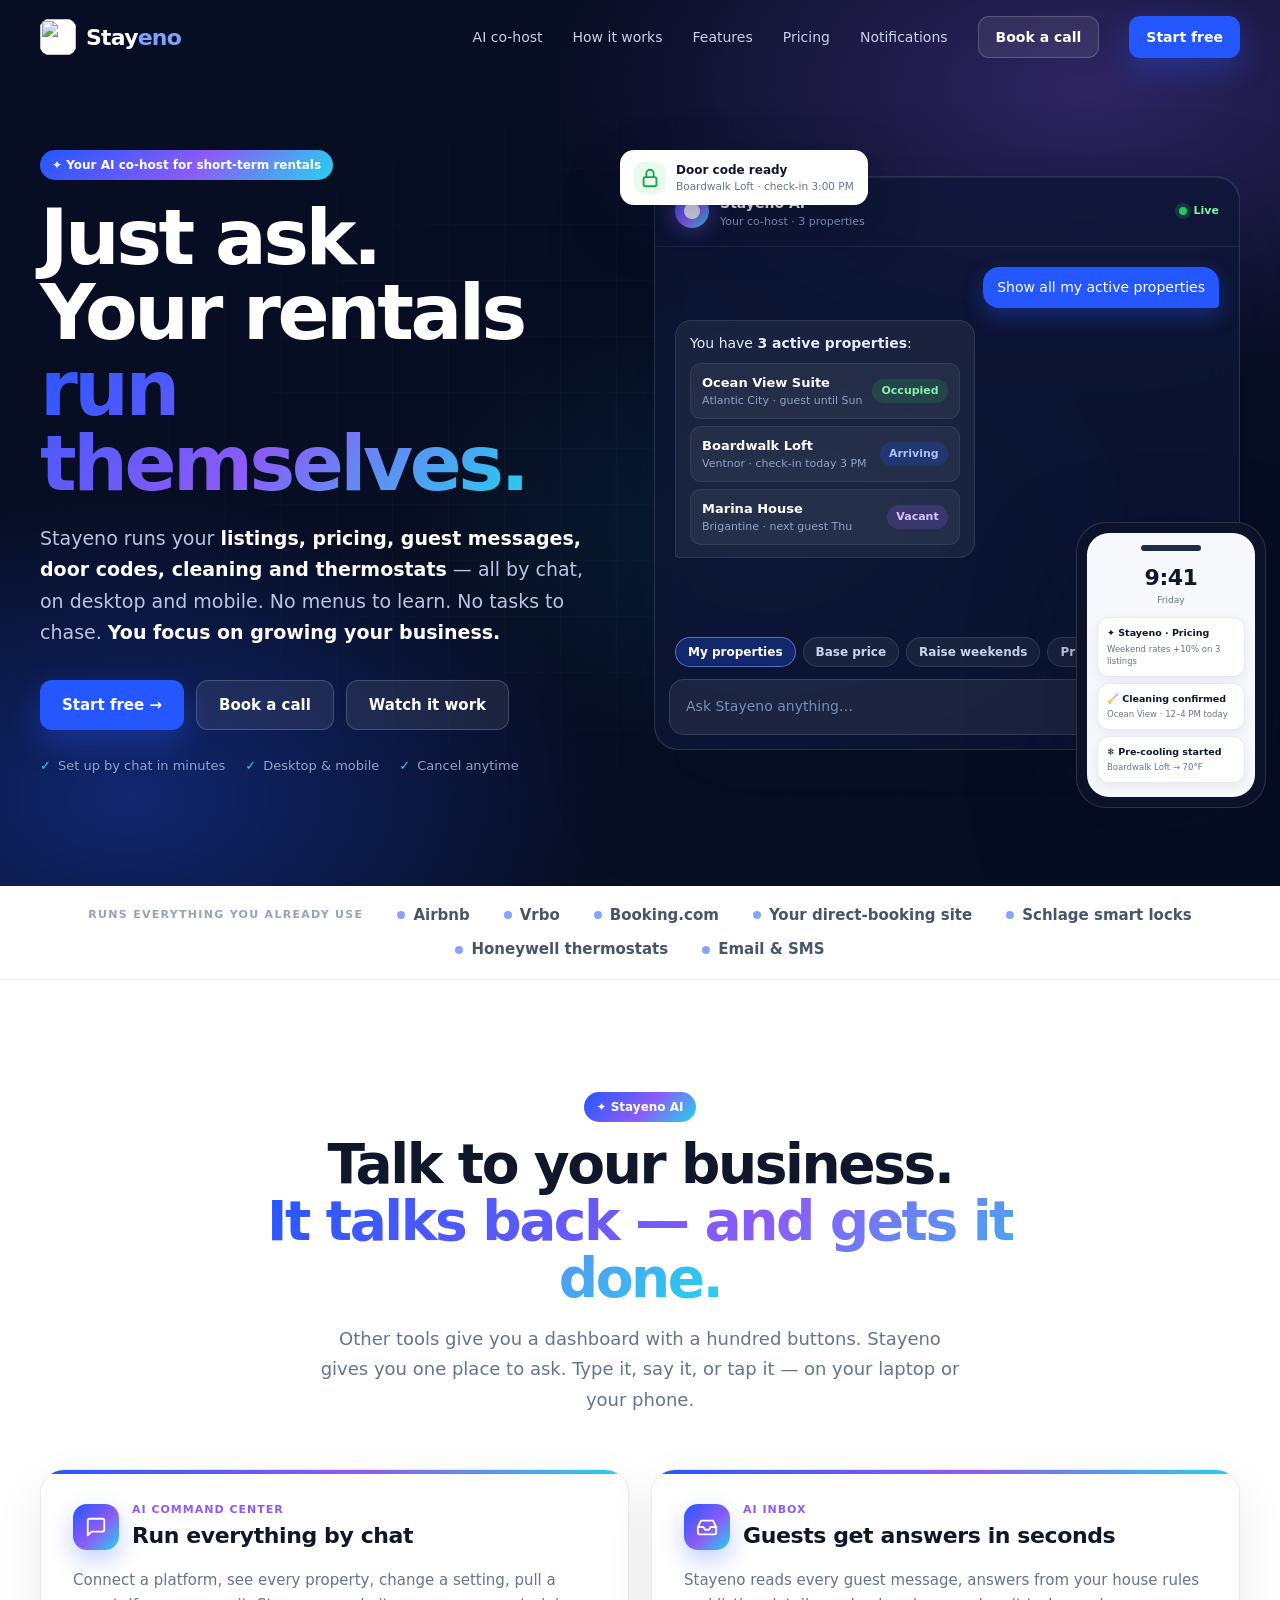
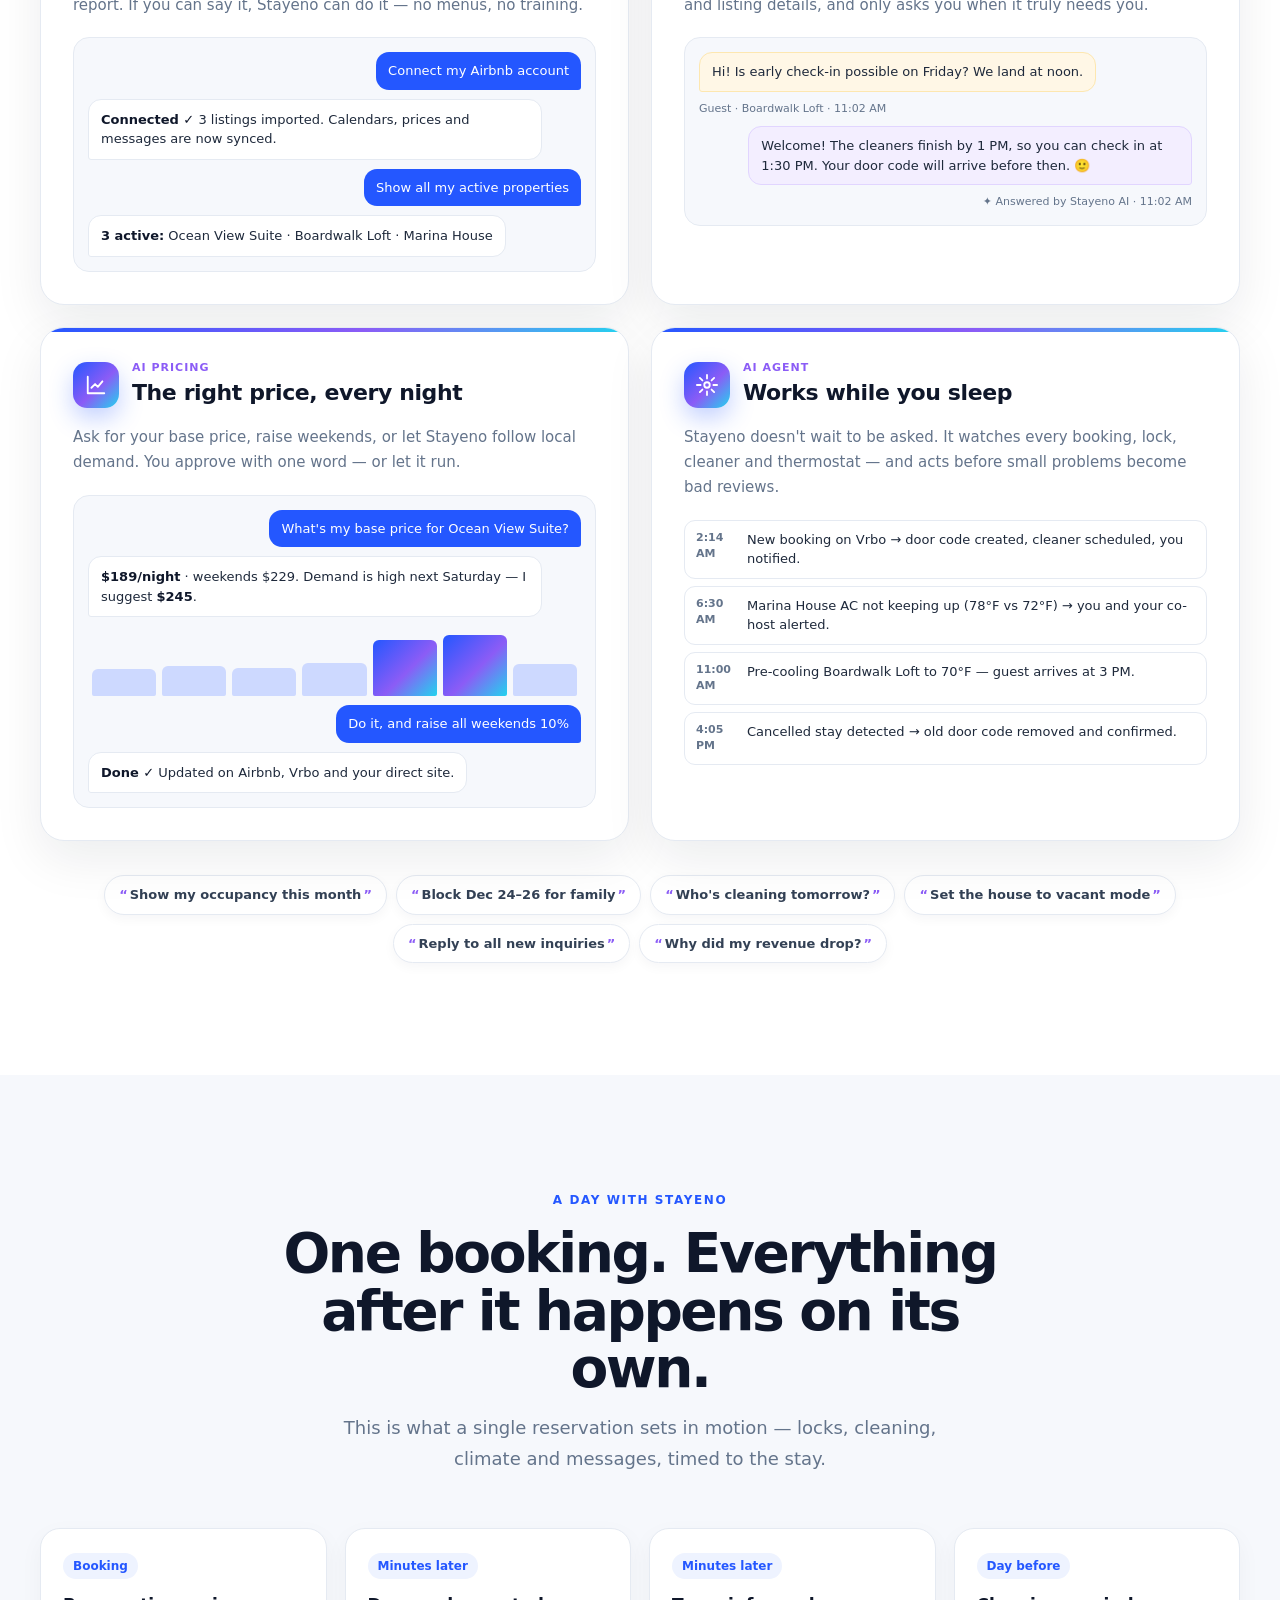
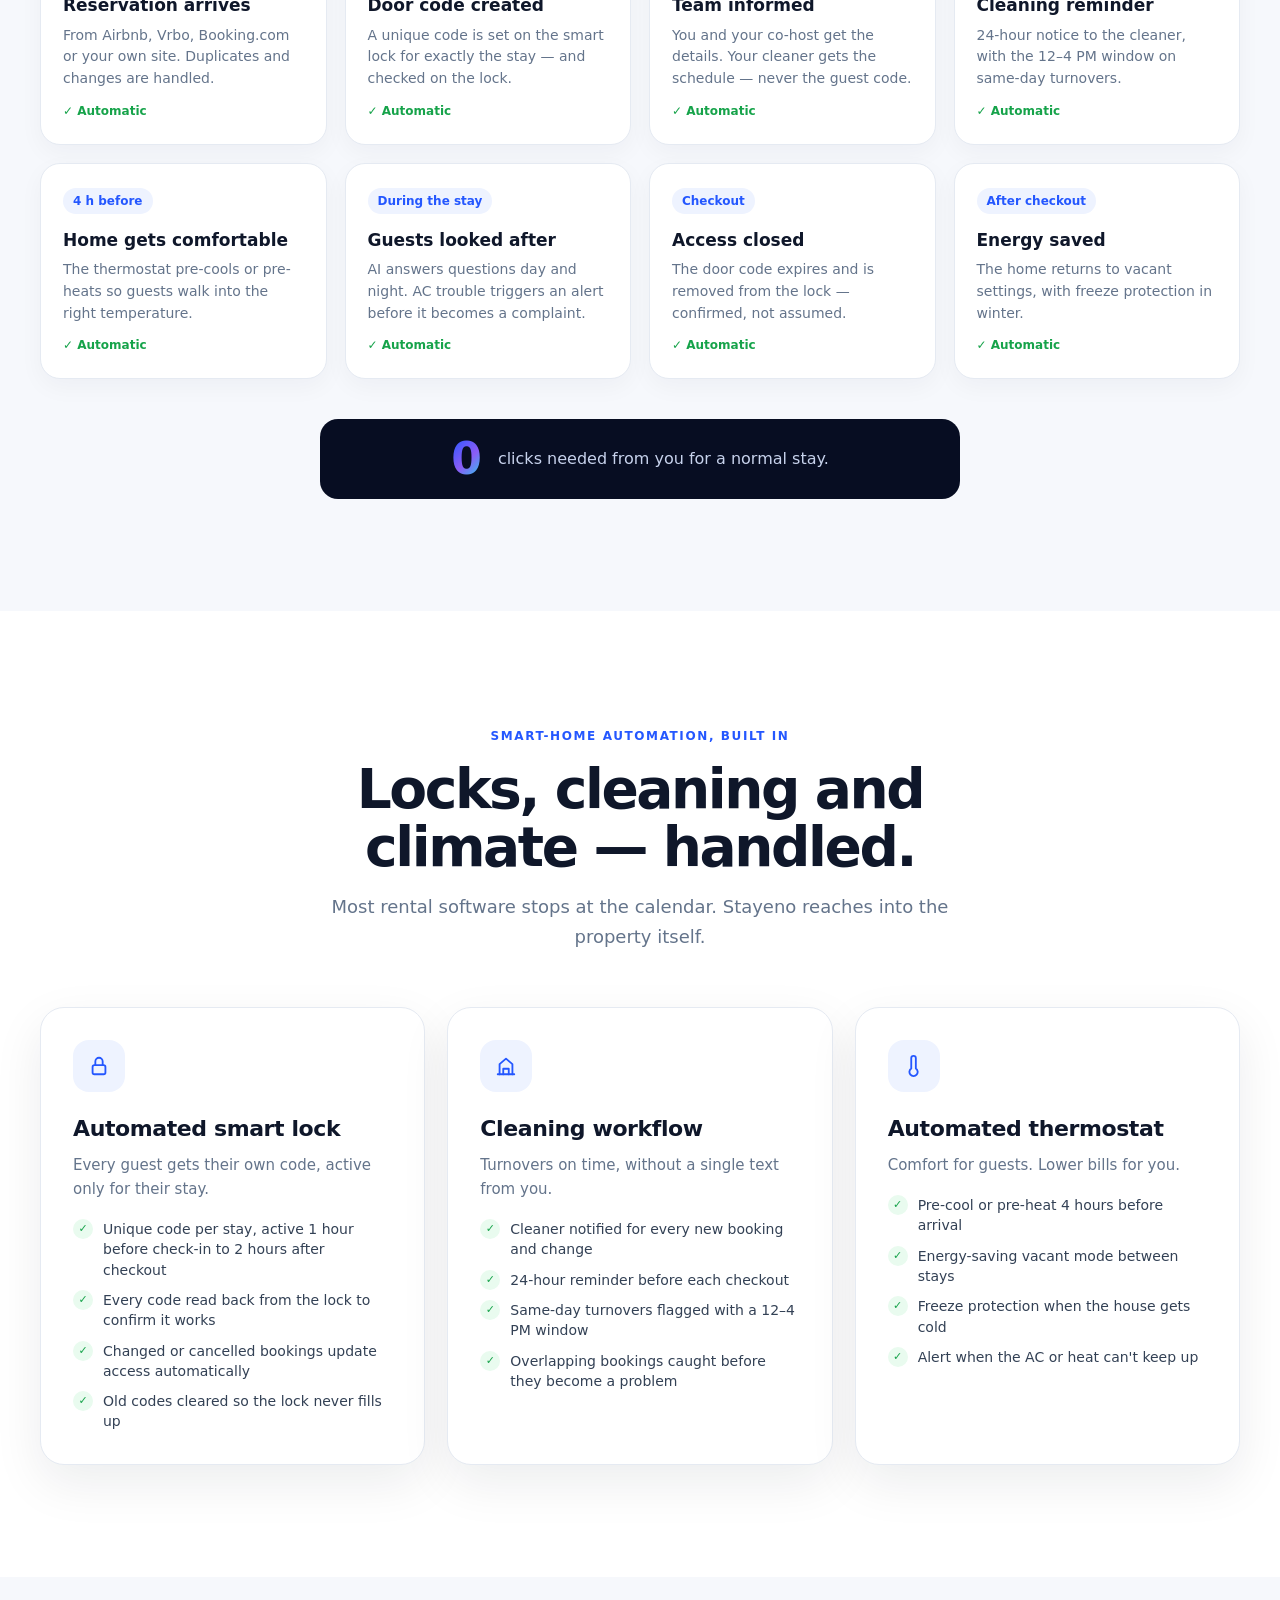
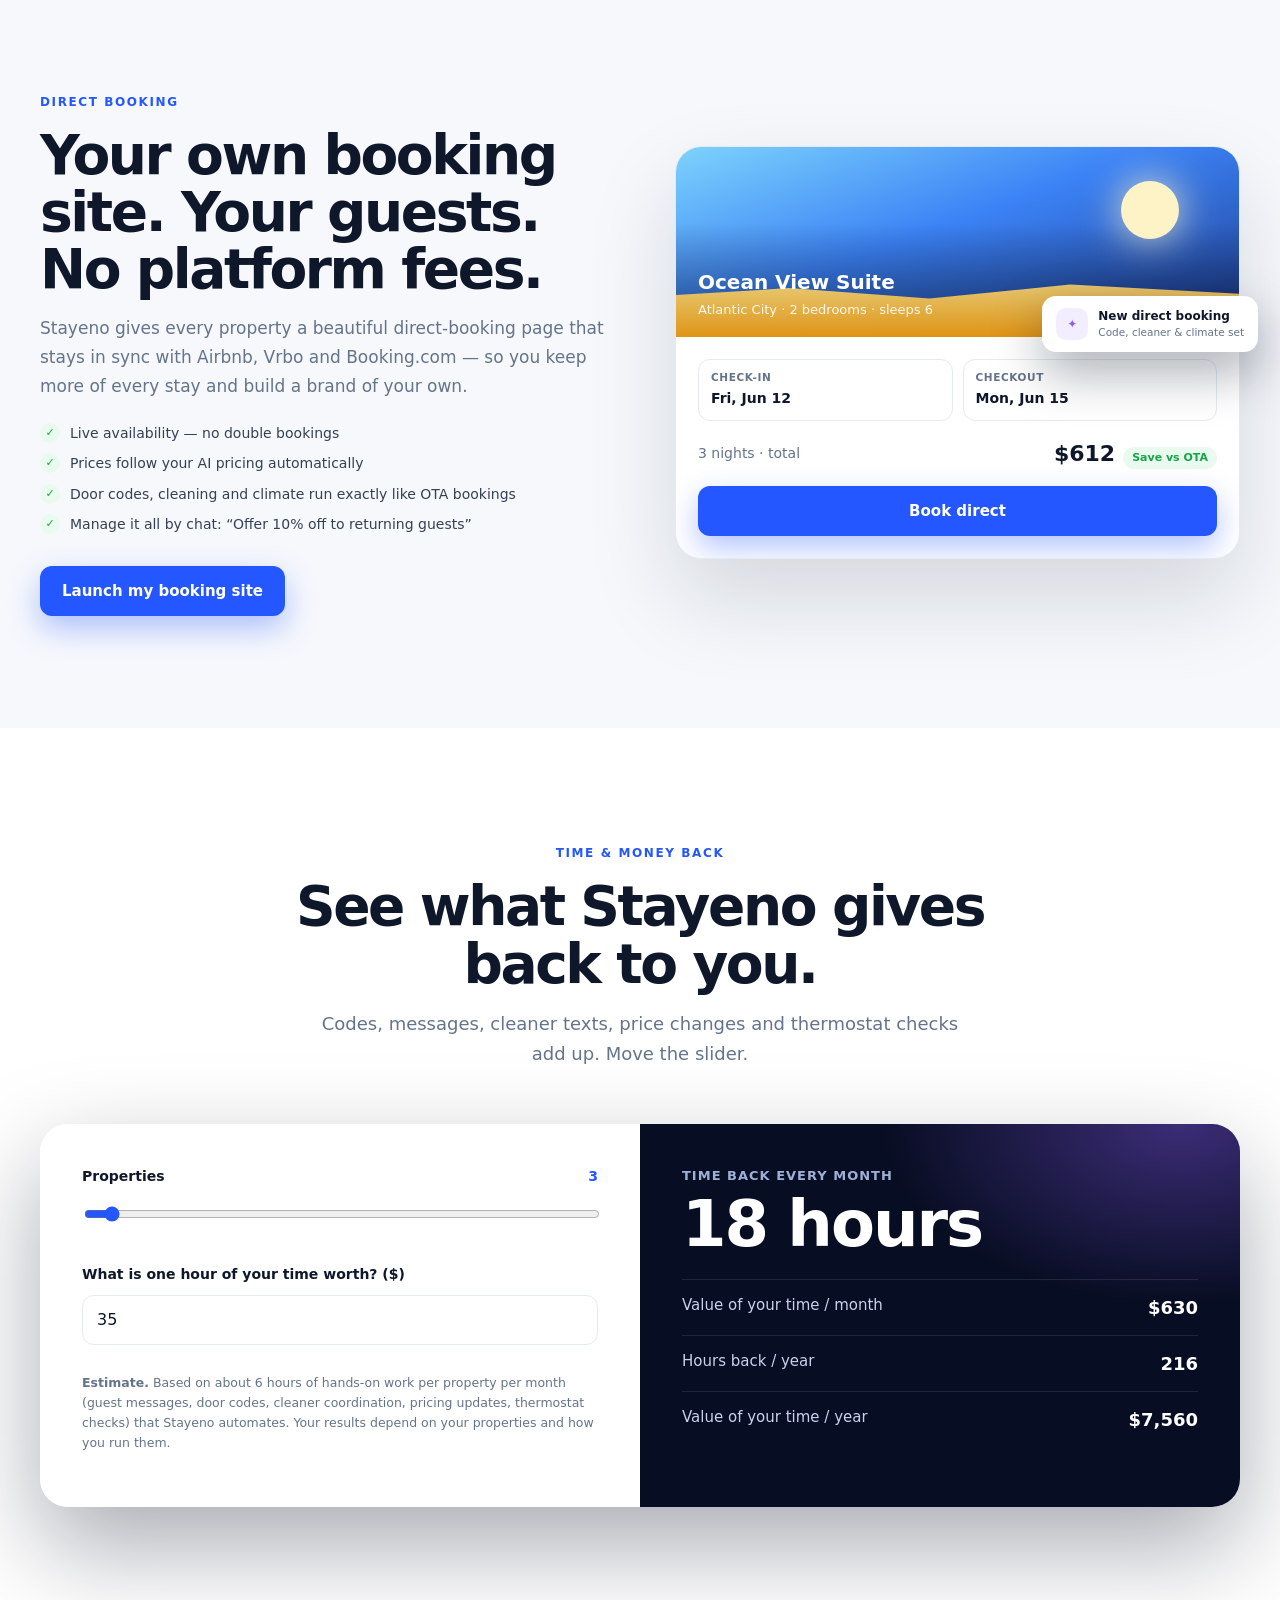
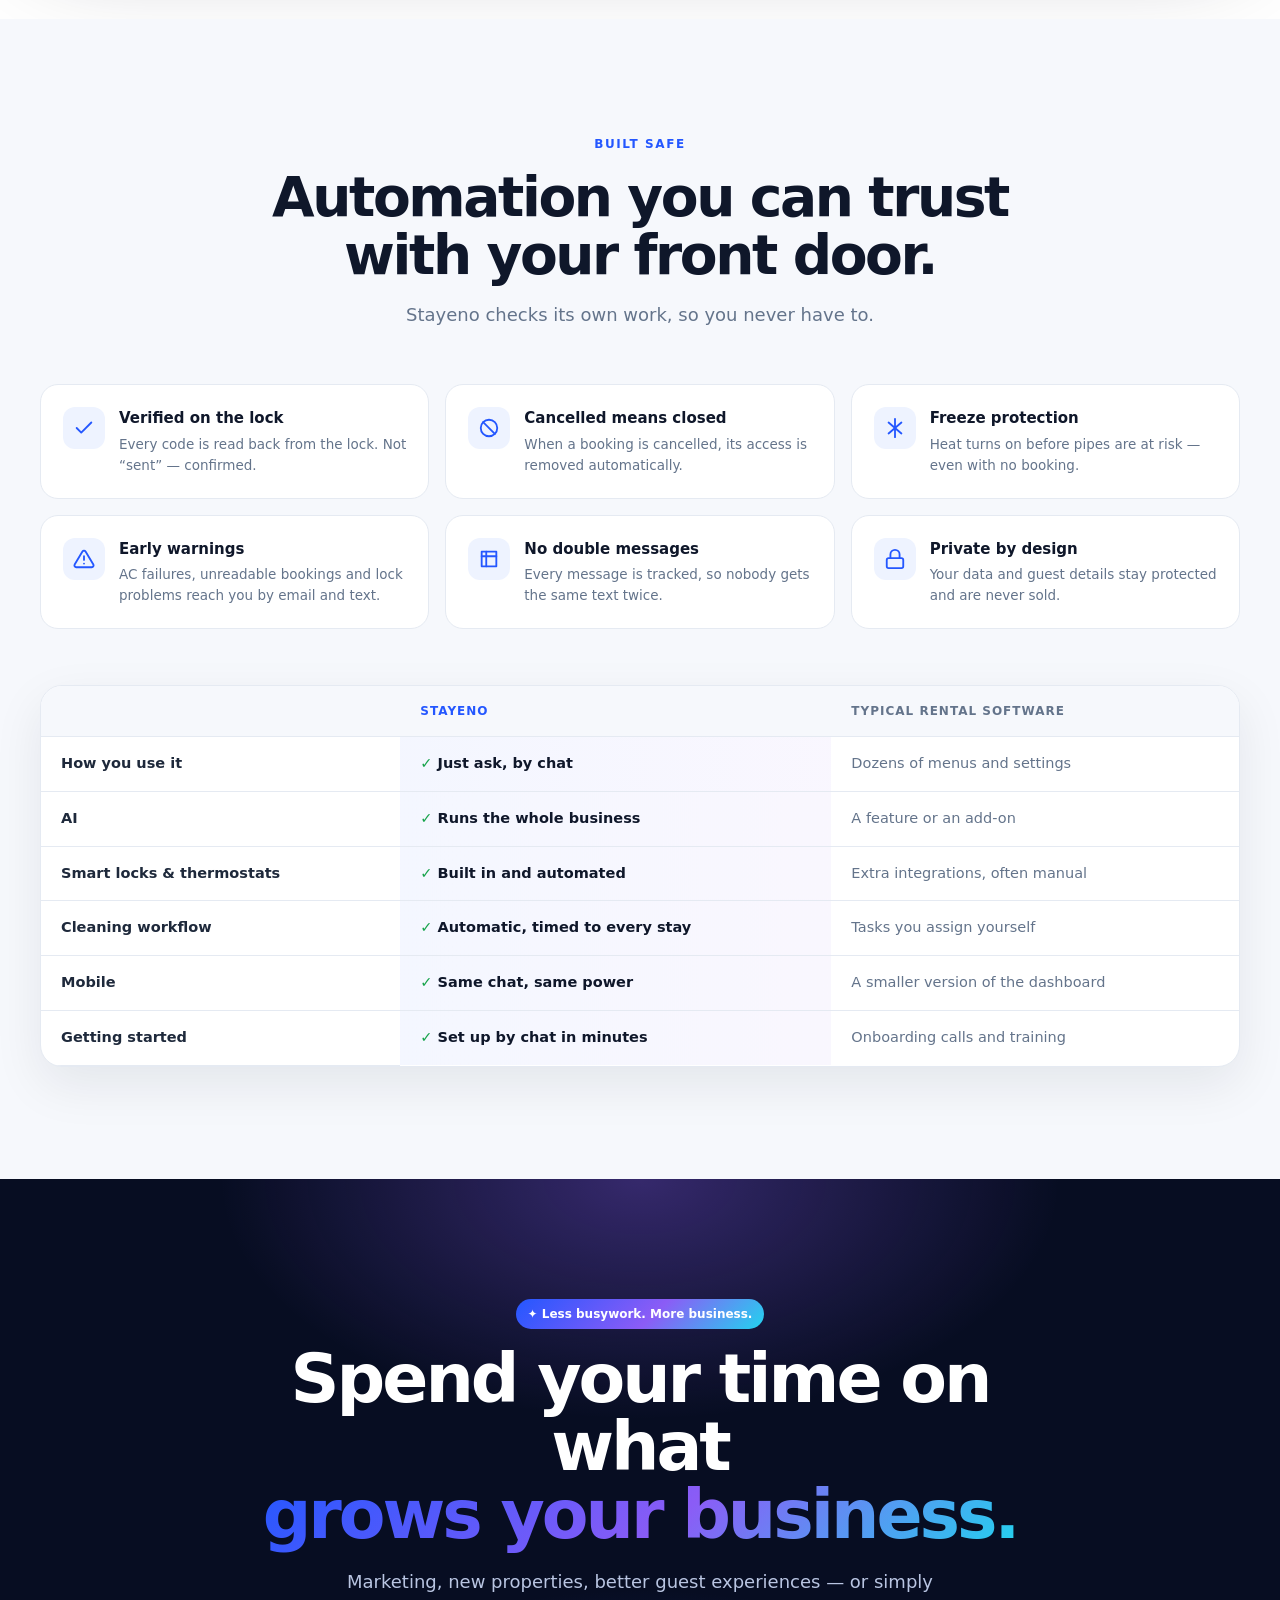
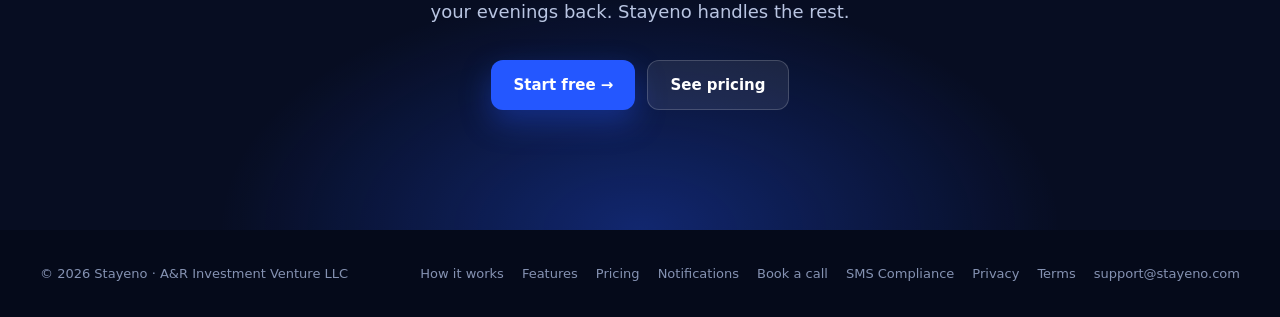
==== commit f4d0ed5a: "Add files via upload" ====
--- a/index.html
+++ b/index.html
@@ -11,6 +11,9 @@
 <meta property="og:type" content="website">
 <link rel="icon" type="image/png" sizes="64x64" href="favicon.png?v=7">
 <link rel="apple-touch-icon" href="favicon.png?v=7">
+<link rel="manifest" href="manifest.webmanifest">
+<meta name="apple-mobile-web-app-capable" content="yes">
+<meta name="apple-mobile-web-app-title" content="Stayeno">
 <script>document.documentElement.classList.add('js');</script>
 
 <style>
@@ -376,6 +379,7 @@
       <a href="features.html">Features</a>
       <a href="pricing.html">Pricing</a>
       <a href="sms.html">Notifications</a>
+      <a class="btn btn-ghost btn-sm" href="book-a-call.html">Book a call</a>
       <a class="btn btn-primary btn-sm" href="signup.html">Start free</a>
     </div>
 
@@ -391,6 +395,7 @@
       <a href="features.html">Features</a>
       <a href="pricing.html">Pricing</a>
       <a href="sms.html">Notifications</a>
+      <a href="book-a-call.html">Book a call</a>
       <a class="btn btn-primary" href="signup.html">Start free</a>
     </div>
   </div>
@@ -412,6 +417,7 @@
       </p>
       <div class="actions">
         <a class="btn btn-primary" href="signup.html">Start free →</a>
+        <a class="btn btn-ghost" href="book-a-call.html">Book a call</a>
         <a class="btn btn-ghost" href="#ai">Watch it work</a>
       </div>
       <div class="hero-notes">
@@ -777,6 +783,7 @@
       <a href="features.html">Features</a>
       <a href="pricing.html">Pricing</a>
       <a href="sms.html">Notifications</a>
+      <a href="book-a-call.html">Book a call</a>
       <a href="sms-compliance.html">SMS Compliance</a>
       <a href="privacy.html">Privacy</a>
       <a href="terms.html">Terms</a>
@@ -962,6 +969,7 @@
   items.forEach(function(el){ observer.observe(el); });
 })();
 </script>
+<script src="pwa.js" defer></script>
 
 </body>
 </html>
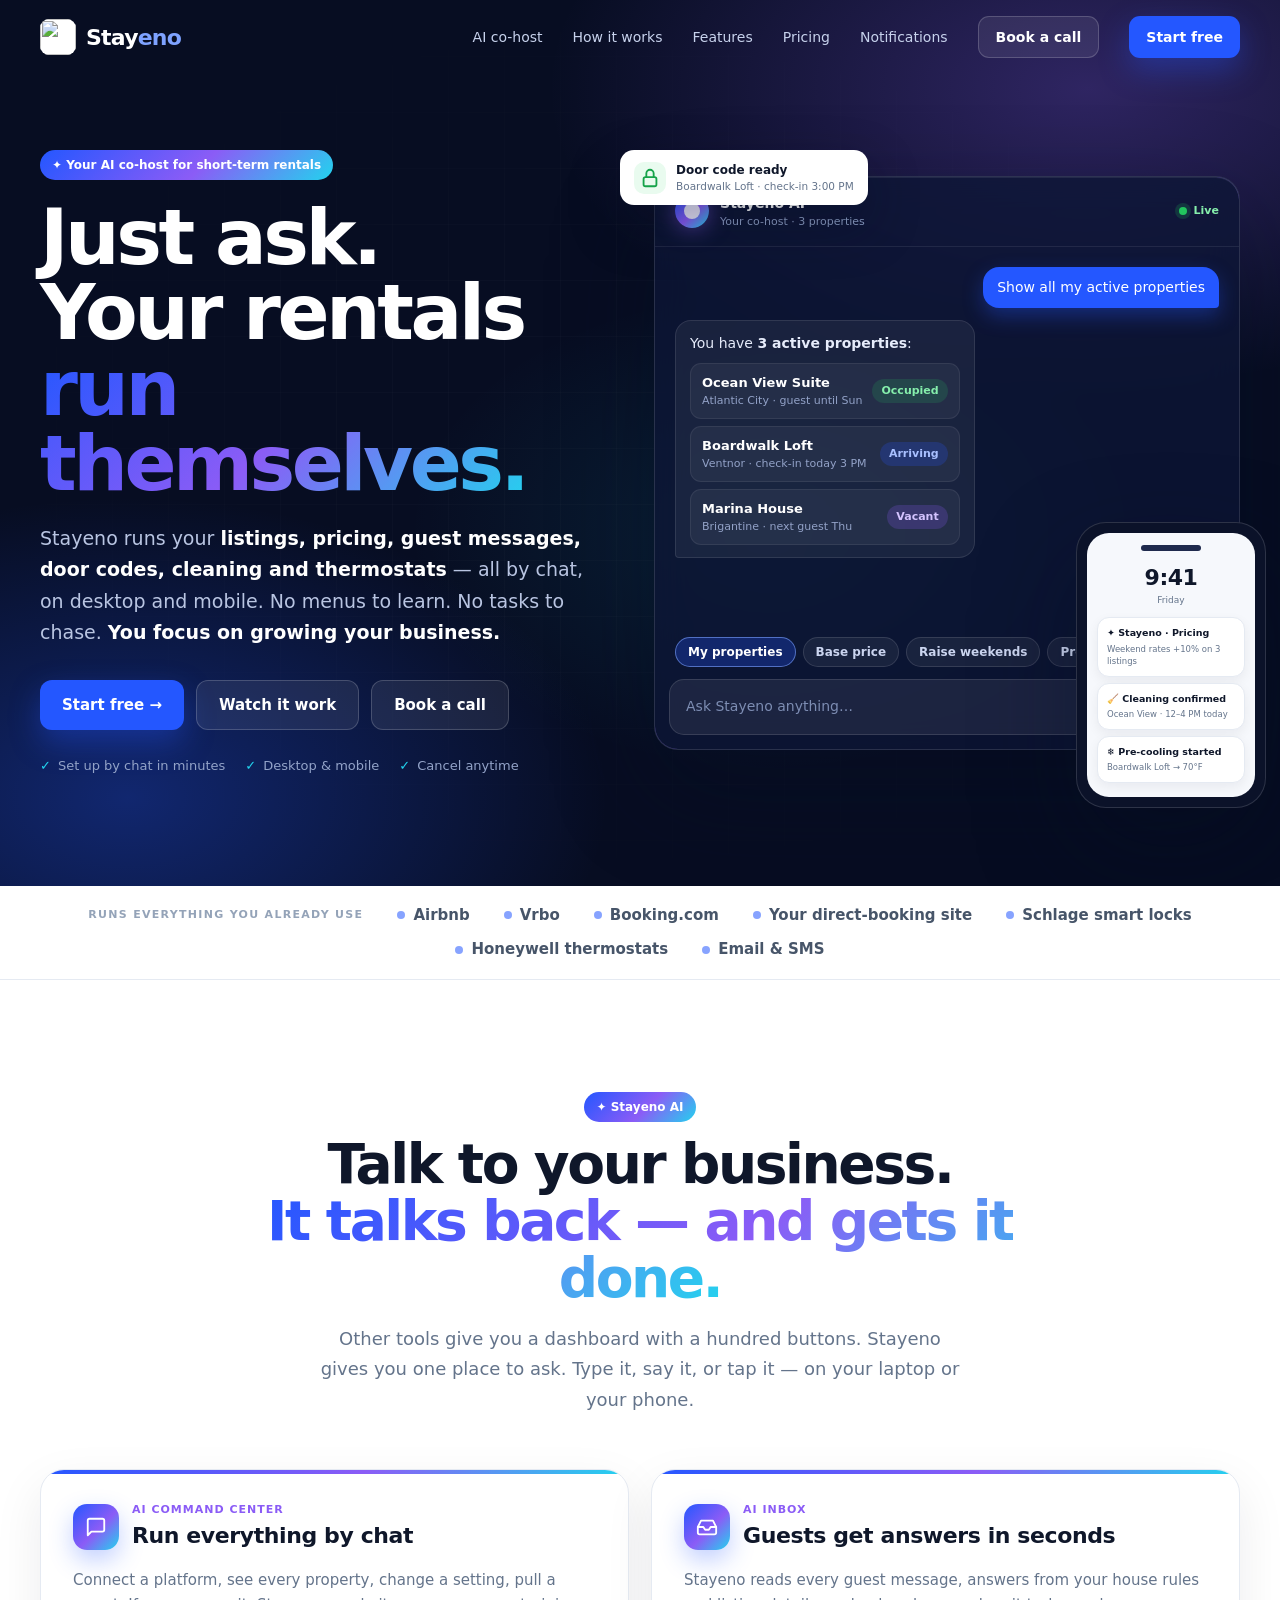
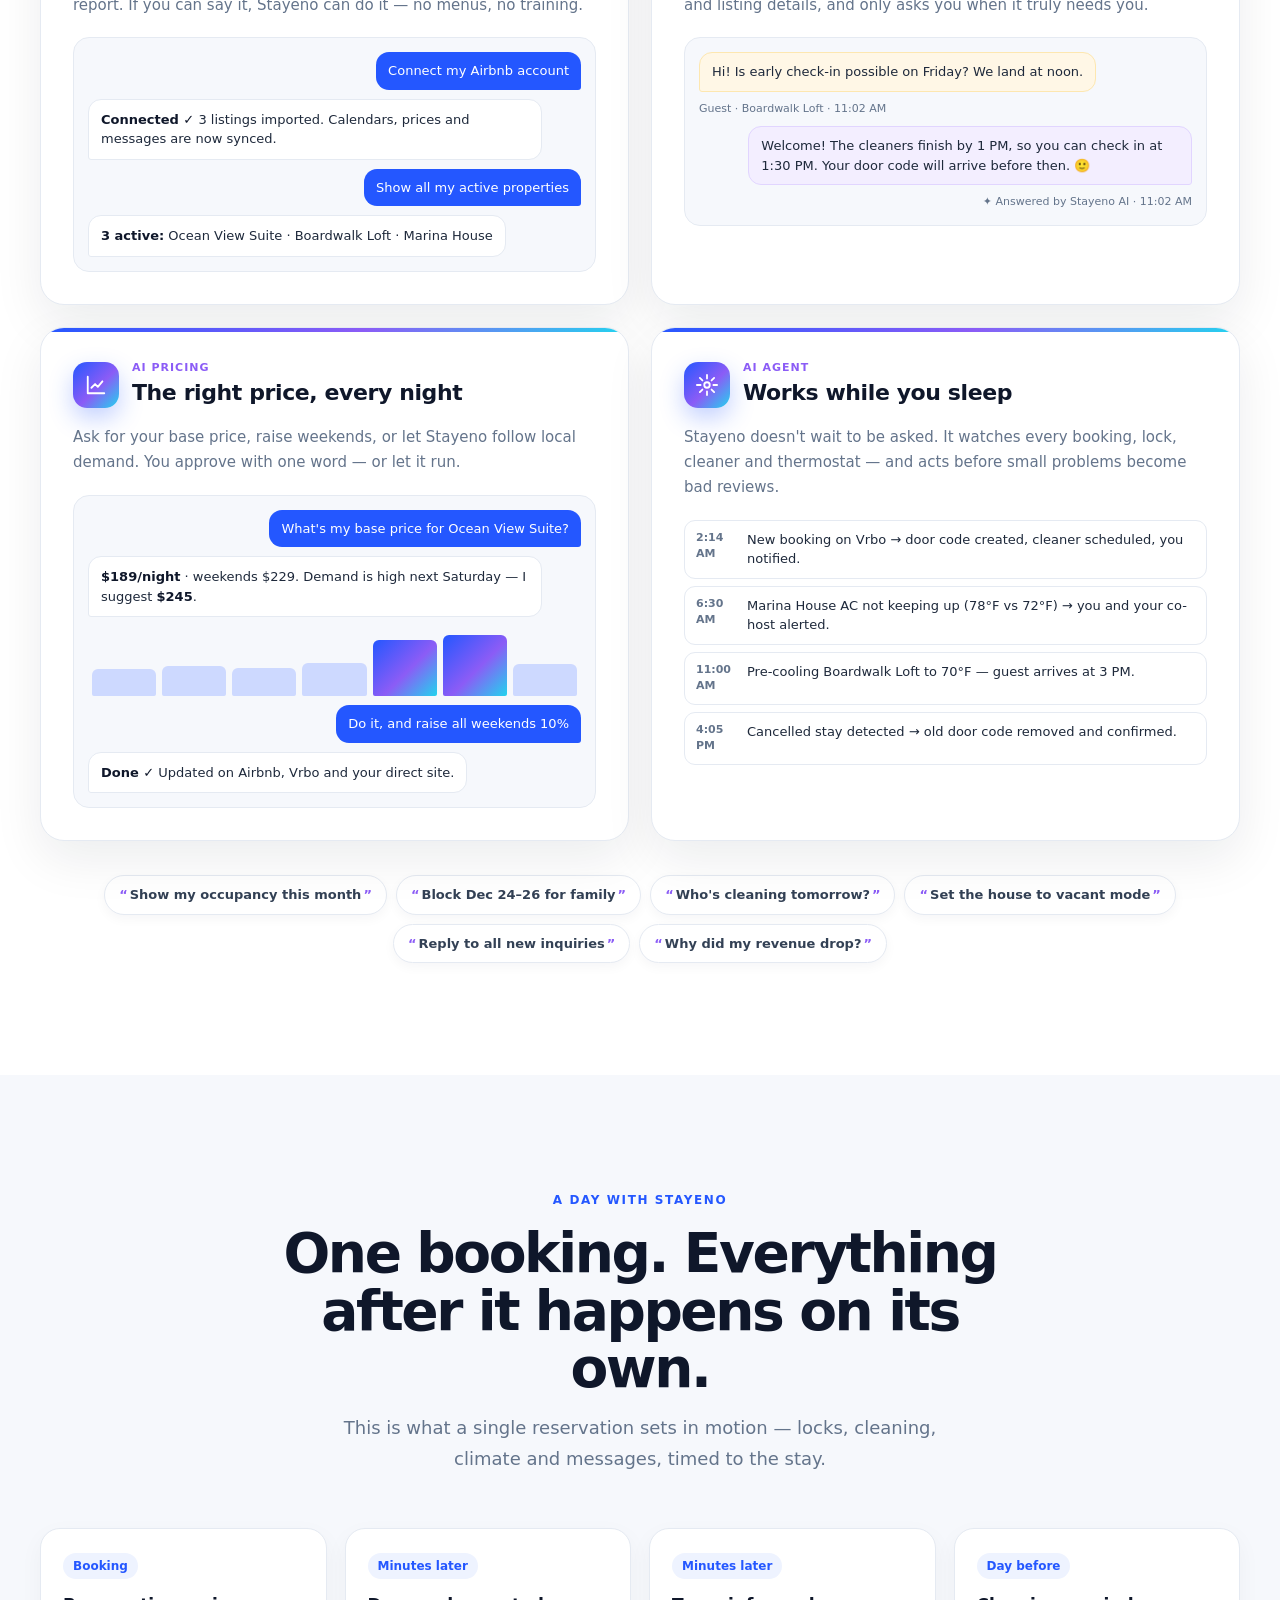
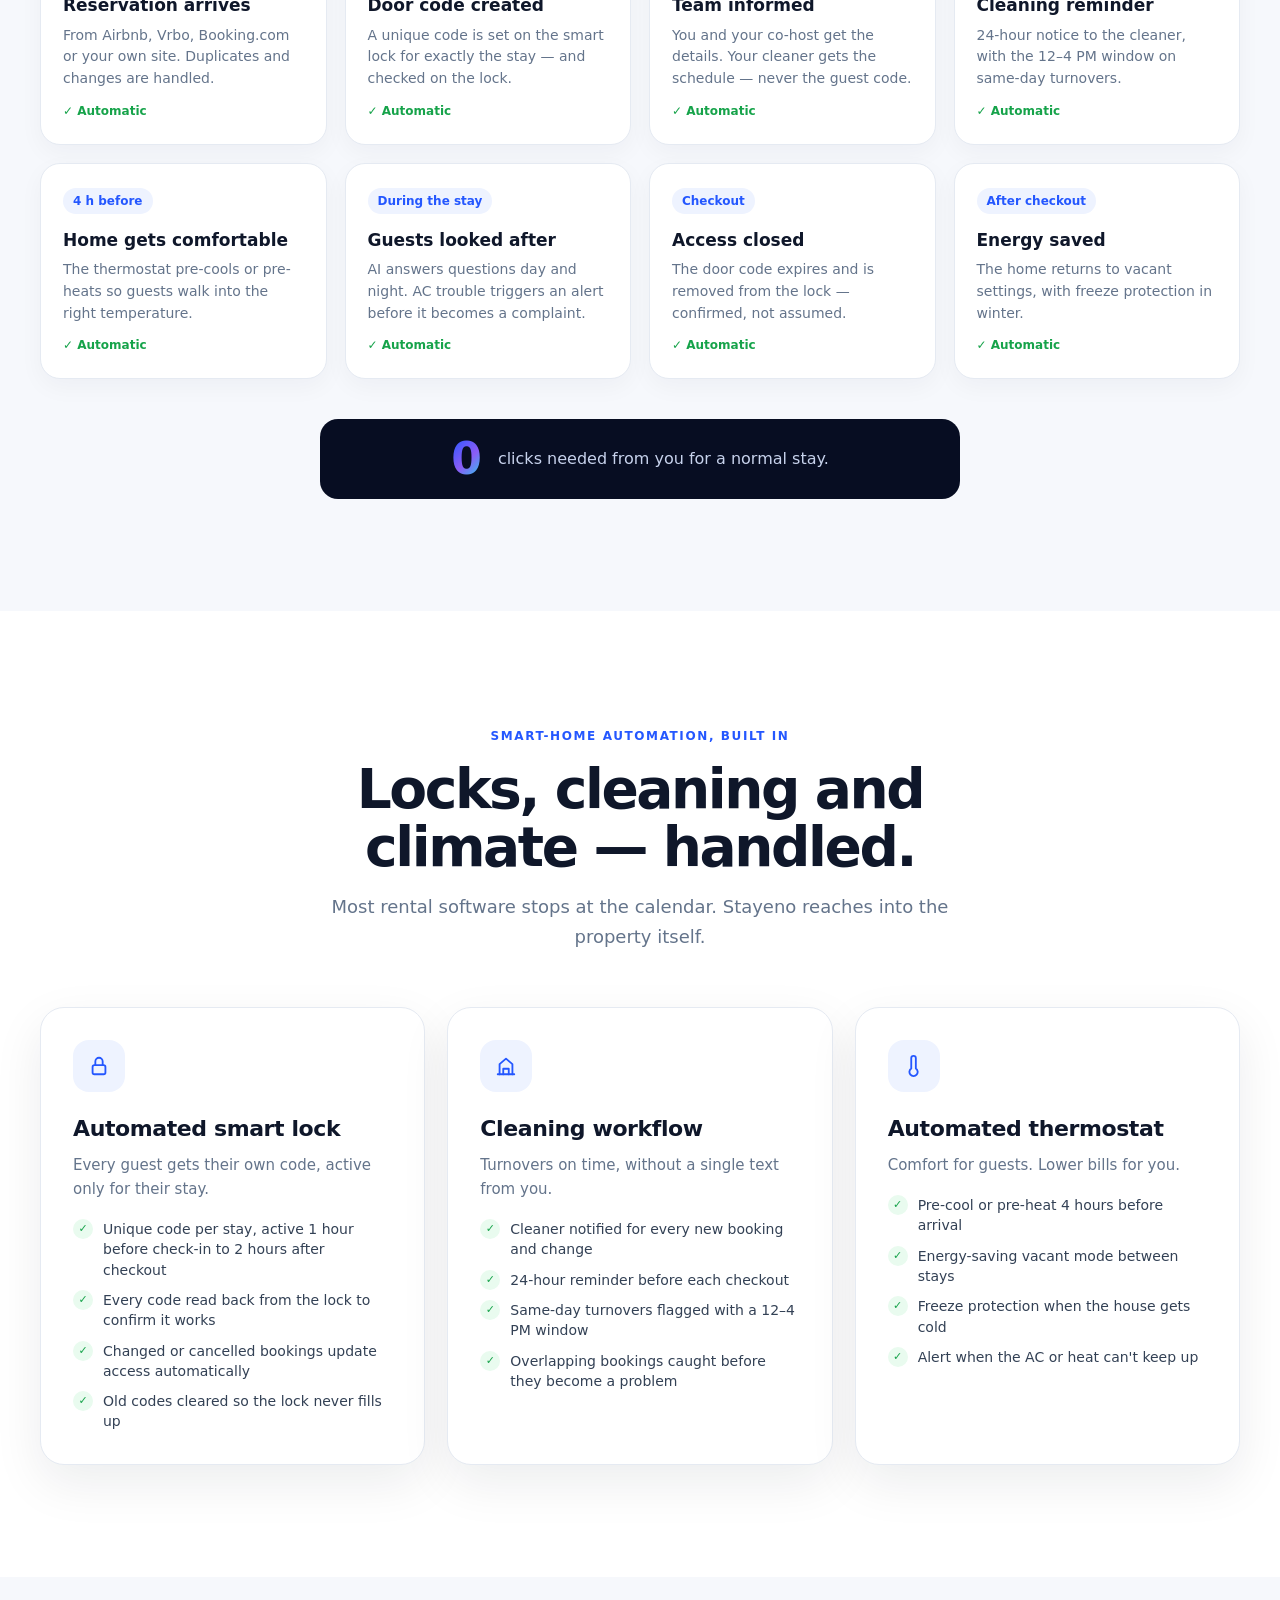
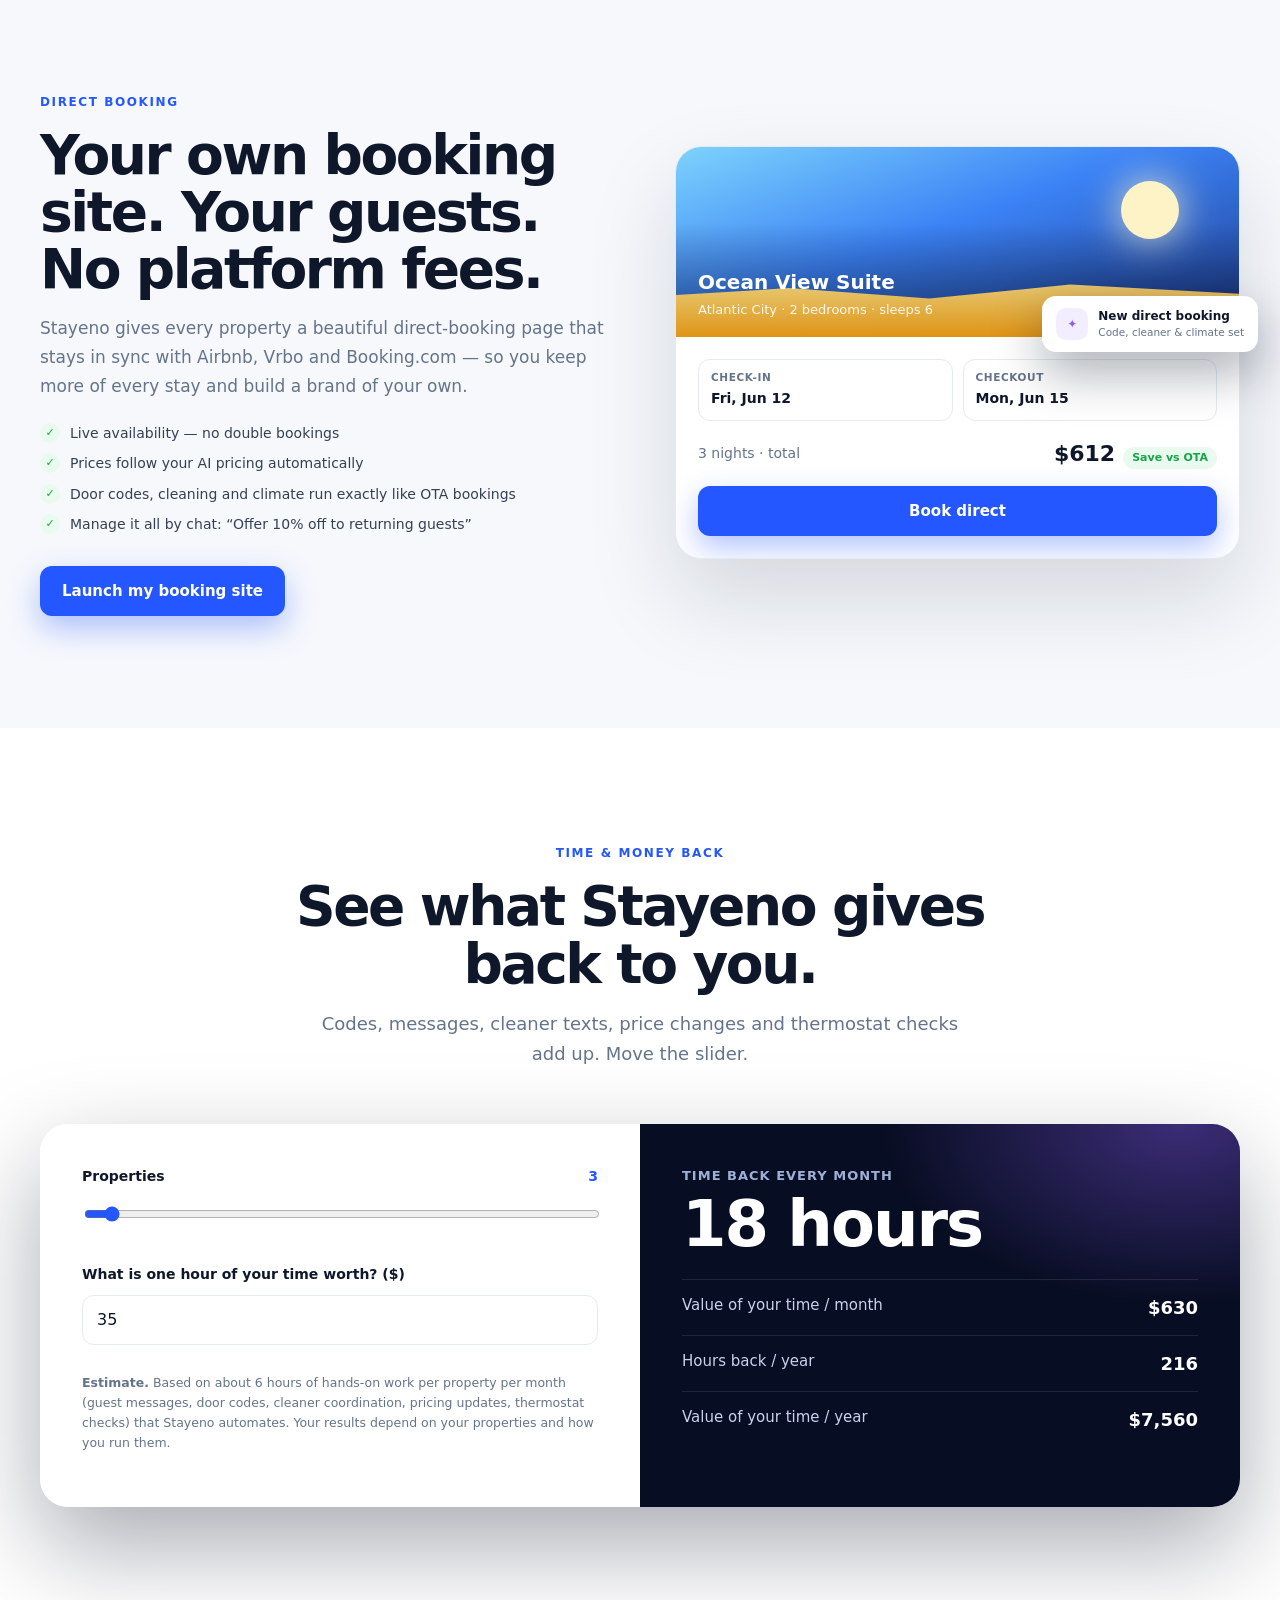
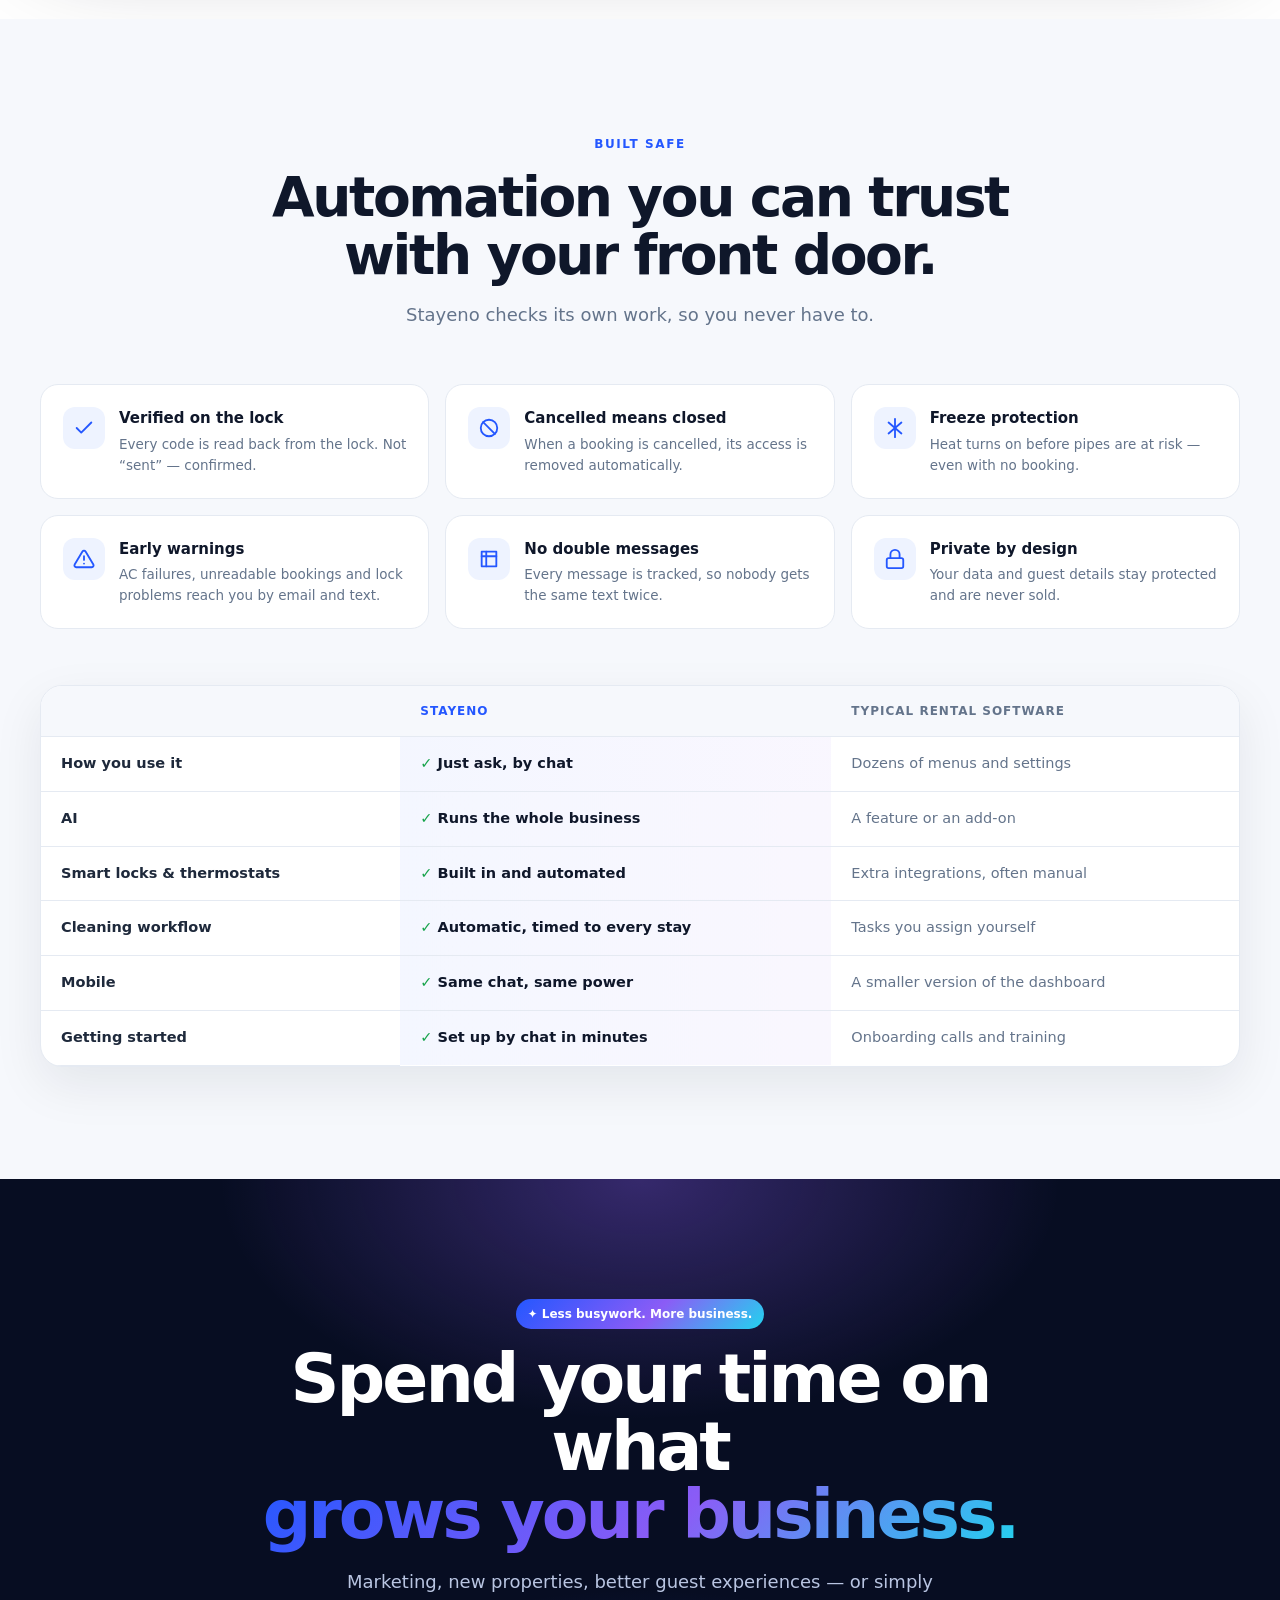
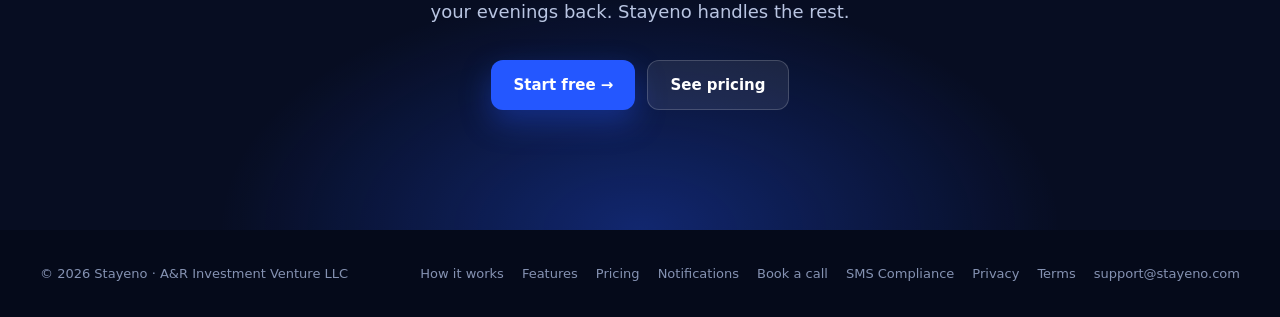
==== commit 48a0e911: "Add files via upload" ====
--- a/index.html
+++ b/index.html
@@ -417,8 +417,8 @@
       </p>
       <div class="actions">
         <a class="btn btn-primary" href="signup.html">Start free →</a>
+        <a class="btn btn-ghost" href="#ai">Watch it work</a>
         <a class="btn btn-ghost" href="book-a-call.html">Book a call</a>
-        <a class="btn btn-ghost" href="#ai">Watch it work</a>
       </div>
       <div class="hero-notes">
         <span>Set up by chat in minutes</span>
